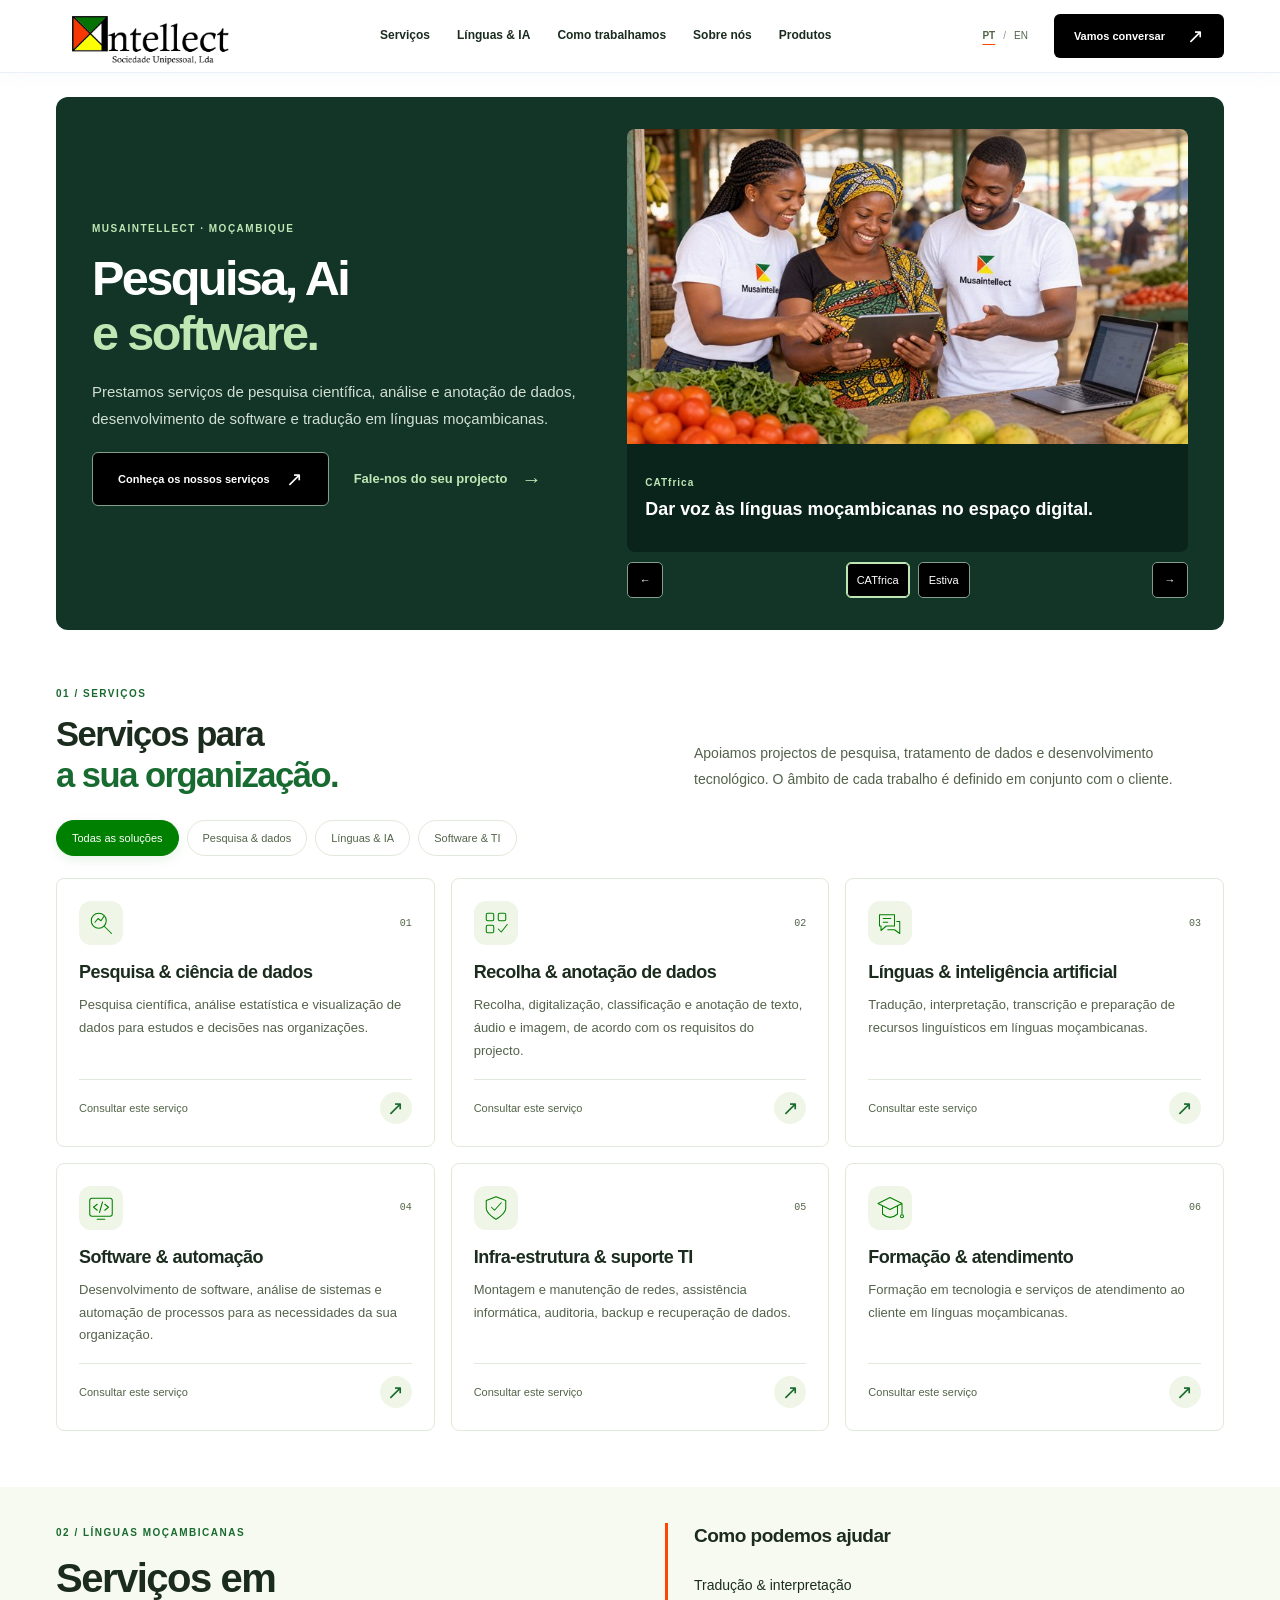
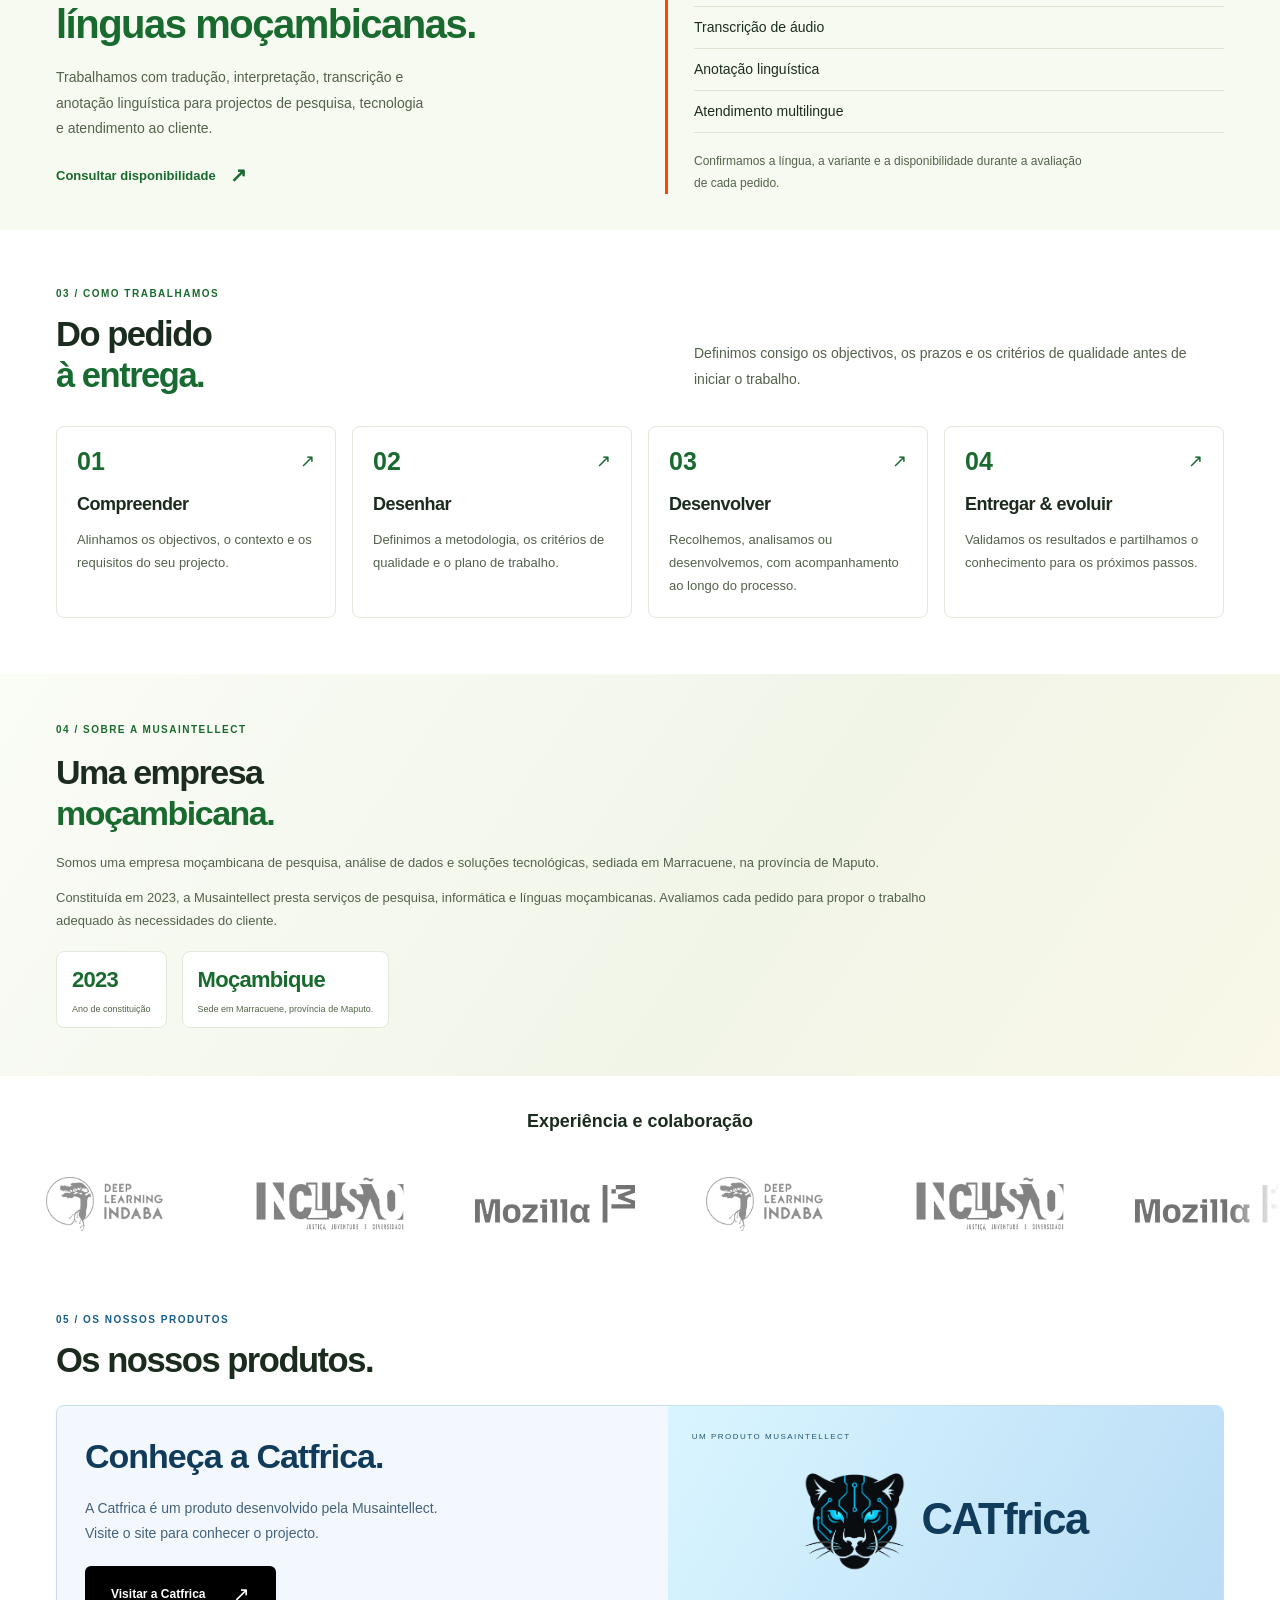
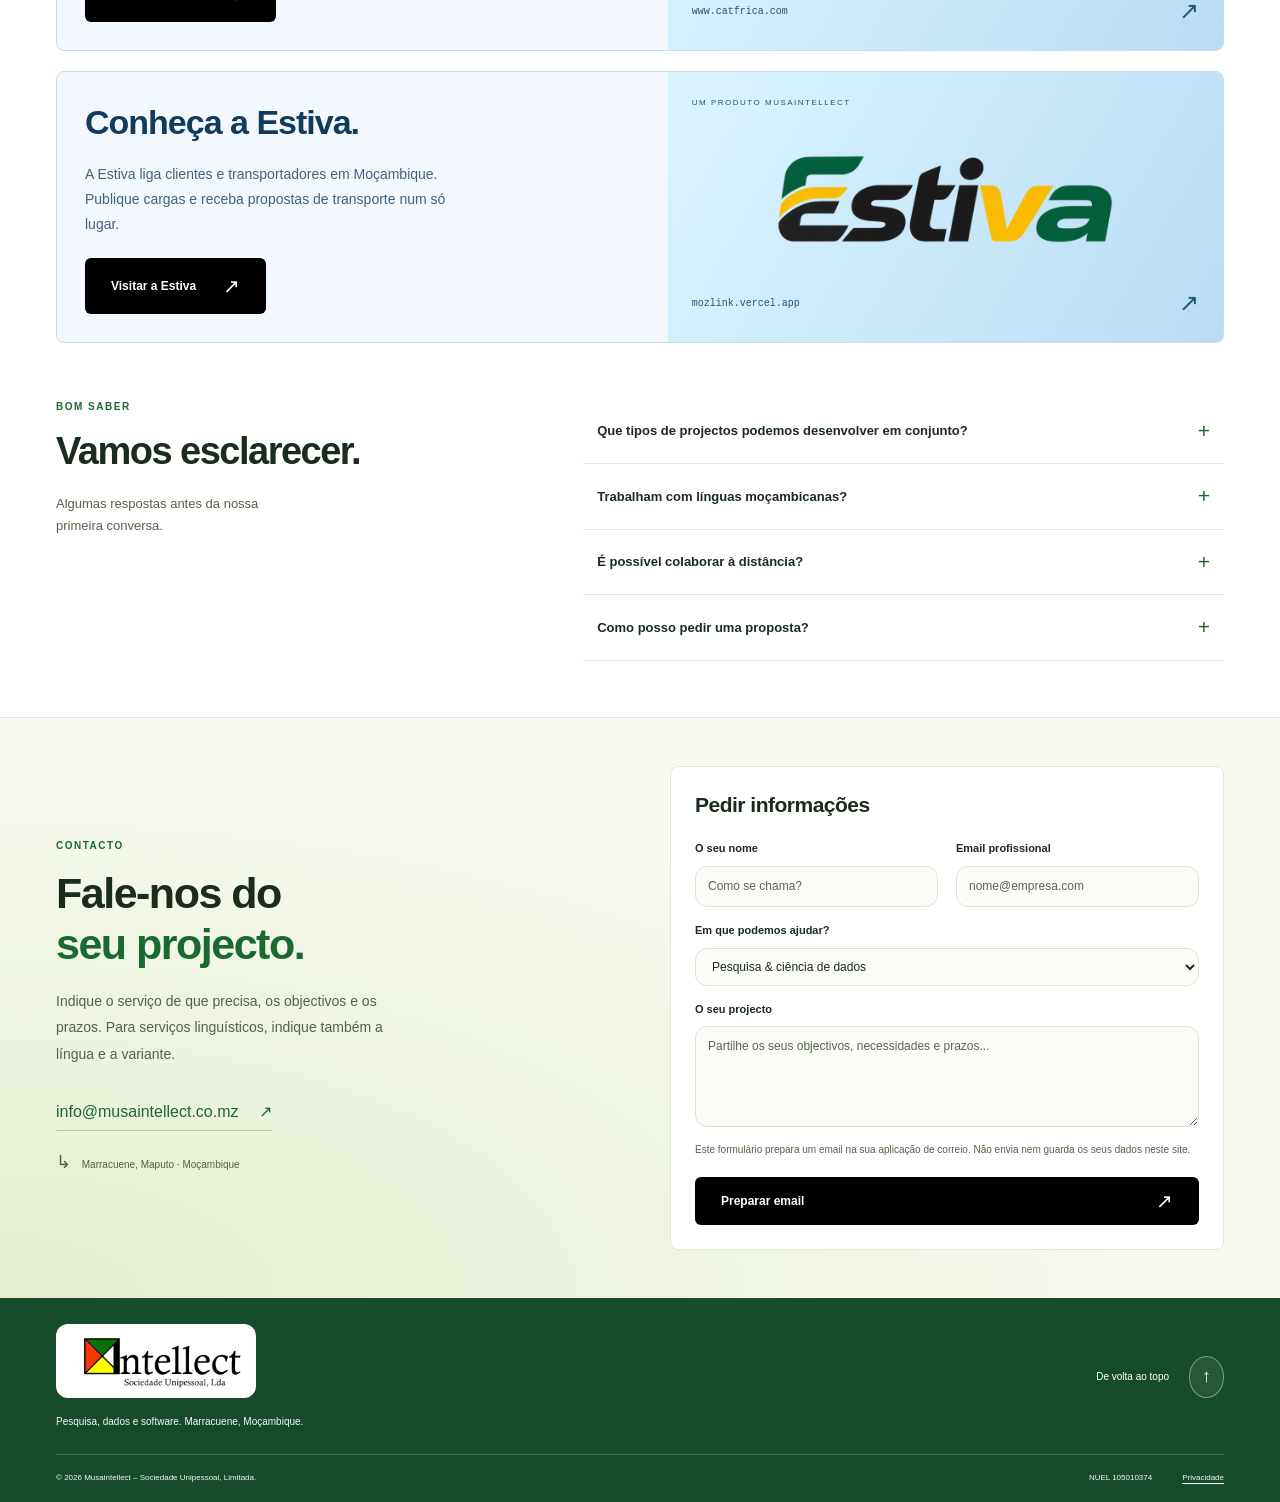
==== index.html @ 22c31029 "Move collaboration ribbon above products and show its title Display the existing bilingual heading a" ====
<!DOCTYPE html>
<html lang="pt-MZ" data-default-theme="chain" data-theme="chain" data-default-density="compact" data-density="compact">
<head>
  <meta charset="utf-8">
  <meta name="viewport" content="width=device-width, initial-scale=1">
  <meta name="theme-color" content="#ffffff">
  <meta name="description" content="Musaintellect: pesquisa, ciência de dados, anotação, línguas moçambicanas e desenvolvimento de software. De Moçambique para o mundo.">
  <meta property="og:title" content="Musaintellect — Pesquisa, dados e software.">
  <meta property="og:description" content="Pesquisa, análise de dados e desenvolvimento de software em Moçambique.">
  <meta property="og:type" content="website">
  <title>Musaintellect — Pesquisa, dados e software.</title>
  <link rel="icon" type="image/svg+xml" href="./assets/favicon.svg">
  <link rel="stylesheet" href="./styles.css">
  <link rel="stylesheet" href="./chain-theme.css">
  <script src="./script.js" defer></script>
</head>
<body>
  <a class="skip-link" href="#main" data-i18n="skip">Saltar para o conteúdo</a>
  <header class="site-header">
    <div class="container header-inner">
      <a class="brand" href="#home" aria-label="Musaintellect">
        <img class="brand-logo" src="./assets/logo.png" width="1000" height="357" alt="Musaintellect" decoding="async">
      </a>
      <nav class="main-nav" id="main-nav" aria-label="Navegação principal" data-i18n-aria-label="navLabel">
        <a href="#services" data-i18n="navServices">Serviços</a>
        <a href="#languages" data-i18n="navLanguages">Línguas &amp; IA</a>
        <a href="#approach" data-i18n="navApproach">Como trabalhamos</a>
        <a href="#about" data-i18n="navAbout">Sobre nós</a>
        <a href="#products" data-i18n="navProducts">Produtos</a>
        <a class="mobile-contact" href="#contact" data-i18n="navContact">Vamos conversar ↗</a>
      </nav>
      <div class="header-actions">
        <div class="language-switch" role="group" aria-label="Idioma / Language">
          <button type="button" data-language="pt" aria-pressed="true" lang="pt" aria-label="Português">PT</button>
          <span aria-hidden="true">/</span>
          <button type="button" data-language="en" aria-pressed="false" lang="en" aria-label="English">EN</button>
        </div>
        <a class="button button-small header-contact" href="#contact"><span data-i18n="navContact">Vamos conversar</span><span aria-hidden="true">↗</span></a>
        <button class="menu-toggle" type="button" aria-expanded="false" aria-controls="main-nav" aria-label="Abrir menu" data-i18n-aria-label="menuOpen"><span></span><span></span></button>
      </div>
    </div>
  </header>

  <main id="main">
    <section class="hero container" id="home" aria-labelledby="hero-title">
      <div class="hero-copy">
        <p class="eyebrow" data-i18n="heroEyebrow">MUSAINTELLECT · MOÇAMBIQUE</p>
        <h1 id="hero-title"><span data-i18n="heroLine1">Pesquisa, Ai</span><br><span class="serif-accent" data-i18n="heroLine2">e software.</span></h1>
        <p class="hero-description" data-i18n="heroDescription">Prestamos serviços de pesquisa científica, análise e anotação de dados, desenvolvimento de software e tradução em línguas moçambicanas.</p>
        <div class="hero-actions">
          <a class="button" href="#services"><span data-i18n="heroCta">Conheça os nossos serviços</span><span aria-hidden="true">↗</span></a>
          <a class="text-link" href="#contact"><span data-i18n="heroSecondary">Fale-nos do seu projecto</span><span aria-hidden="true">→</span></a>
        </div>
      </div>
      <section class="hero-carousel" aria-label="Produtos em destaque" data-i18n-aria-label="carouselLabel">
        <div class="hero-slides" id="hero-slides" aria-live="polite" aria-atomic="true">
          <figure class="hero-slide" aria-label="CATfrica · 1 de 2" data-i18n-aria-label="carouselCatfricaSlide">
            <img class="hero-photo" src="./assets/community-market.jpg" srcset="./assets/community-market-small.jpg 768w, ./assets/community-market.jpg 1280w" sizes="(max-width: 720px) calc(100vw - 80px), (max-width: 1150px) 45vw, 600px" width="1280" height="720" alt="Ilustração de programadores com camisolas da Musaintellect a ajudar uma comerciante de capulana e lenço a usar um tablet no mercado." data-i18n-alt="heroImageAlt" fetchpriority="high" decoding="async">
            <figcaption><a class="hero-slide-link" href="#catfrica-product"><span>CATfrica</span><strong data-i18n="carouselCatfricaCaption">Dar voz às línguas moçambicanas no espaço digital.</strong></a></figcaption>
          </figure>
          <figure class="hero-slide" aria-label="Estiva · 2 de 2" data-i18n-aria-label="carouselEstivaSlide" hidden>
            <img class="hero-photo" src="./assets/estiva-transport.webp" srcset="./assets/estiva-transport-small.webp 720w, ./assets/estiva-transport.webp 1280w" sizes="(max-width: 720px) calc(100vw - 80px), (max-width: 1150px) 45vw, 600px" width="1280" height="853" alt="Uma cliente e um motorista a trocar documentos junto de um camião num porto em Moçambique." data-i18n-alt="estivaImageAlt" decoding="async">
            <figcaption><a class="hero-slide-link" href="#estiva-product"><span class="hero-slide-brand"><img class="carousel-brand-mark" src="./assets/estiva-mark.png" width="144" height="121" alt="" aria-hidden="true" decoding="async">Estiva</span><strong data-i18n="carouselEstivaCaption">Transporte carga em Moçambique com confiança</strong></a></figcaption>
          </figure>
        </div>
        <div class="carousel-controls" hidden>
          <button class="carousel-previous" type="button" aria-controls="hero-slides" aria-label="Produto anterior" data-i18n-aria-label="carouselPrevious"><span aria-hidden="true">←</span></button>
          <div class="carousel-choices" role="group" aria-label="Escolher produto" data-i18n-aria-label="carouselChoose">
            <button type="button" data-carousel-slide="0" aria-controls="hero-slides" aria-pressed="true">CATfrica</button>
            <button type="button" data-carousel-slide="1" aria-controls="hero-slides" aria-pressed="false">Estiva</button>
          </div>
          <button class="carousel-next" type="button" aria-controls="hero-slides" aria-label="Produto seguinte" data-i18n-aria-label="carouselNext"><span aria-hidden="true">→</span></button>
        </div>
      </section>
    </section>

    <section class="section container" id="services" aria-labelledby="services-title">
      <div class="section-heading">
        <div><p class="eyebrow" data-i18n="servicesEyebrow">01 / SERVIÇOS</p><h2 id="services-title"><span data-i18n="servicesTitle1">Serviços para</span><br><span class="muted" data-i18n="servicesTitle2">a sua organização.</span></h2></div>
        <p class="section-intro" data-i18n="servicesIntro">Apoiamos projectos de pesquisa, tratamento de dados e desenvolvimento tecnológico. O âmbito de cada trabalho é definido em conjunto com o cliente.</p>
      </div>
      <div class="service-filters" role="group" aria-label="Filtrar serviços" data-i18n-aria-label="filterLabel" hidden>
        <button type="button" class="filter active" data-filter="all" aria-pressed="true" data-i18n="filterAll">Todas as soluções</button>
        <button type="button" class="filter" data-filter="data" aria-pressed="false" data-i18n="filterData">Pesquisa &amp; dados</button>
        <button type="button" class="filter" data-filter="language" aria-pressed="false" data-i18n="filterLanguage">Línguas &amp; IA</button>
        <button type="button" class="filter" data-filter="tech" aria-pressed="false" data-i18n="filterTech">Software &amp; TI</button>
      </div>
      <div class="service-grid">
        <a class="service-card" href="#contact" data-category="data">
          <div class="card-top"><svg viewBox="0 0 40 40" aria-hidden="true"><circle cx="17" cy="17" r="10"/><path d="m24 24 10 10M12 19l4-5 4 3 4-6"/></svg><span>01</span></div>
          <h3 data-i18n="service1Title">Pesquisa &amp; ciência de dados</h3><p data-i18n="service1Body">Pesquisa científica, análise estatística e visualização de dados para estudos e decisões nas organizações.</p>
          <div class="card-bottom"><span data-i18n="serviceCta">Consultar este serviço</span><span class="card-arrow" aria-hidden="true">↗</span></div>
        </a>
        <a class="service-card" href="#contact" data-category="data">
          <div class="card-top"><svg viewBox="0 0 40 40" aria-hidden="true"><rect x="7" y="7" width="10" height="10" rx="2"/><rect x="23" y="7" width="10" height="10" rx="2"/><rect x="7" y="23" width="10" height="10" rx="2"/><path d="m23 28 4 4 8-10"/></svg><span>02</span></div>
          <h3 data-i18n="service2Title">Recolha &amp; anotação de dados</h3><p data-i18n="service2Body">Recolha, digitalização, classificação e anotação de texto, áudio e imagem, de acordo com os requisitos do projecto.</p>
          <div class="card-bottom"><span data-i18n="serviceCta">Consultar este serviço</span><span class="card-arrow" aria-hidden="true">↗</span></div>
        </a>
        <a class="service-card" href="#contact" data-category="language">
          <div class="card-top"><svg viewBox="0 0 40 40" aria-hidden="true"><path d="M6 9h20v15H15l-7 6v-6H6zM17 29h9l7 5V18h-4M11 14h10M11 19h6"/></svg><span>03</span></div>
          <h3 data-i18n="service3Title">Línguas &amp; inteligência artificial</h3><p data-i18n="service3Body">Tradução, interpretação, transcrição e preparação de recursos linguísticos em línguas moçambicanas.</p>
          <div class="card-bottom"><span data-i18n="serviceCta">Consultar este serviço</span><span class="card-arrow" aria-hidden="true">↗</span></div>
        </a>
        <a class="service-card" href="#contact" data-category="tech">
          <div class="card-top"><svg viewBox="0 0 40 40" aria-hidden="true"><rect x="5" y="7" width="30" height="24" rx="3"/><path d="m15 15-5 4 5 4m10-8 5 4-5 4m-3-11-4 14M15 35h10"/></svg><span>04</span></div>
          <h3 data-i18n="service4Title">Software &amp; automação</h3><p data-i18n="service4Body">Desenvolvimento de software, análise de sistemas e automação de processos para as necessidades da sua organização.</p>
          <div class="card-bottom"><span data-i18n="serviceCta">Consultar este serviço</span><span class="card-arrow" aria-hidden="true">↗</span></div>
        </a>
        <a class="service-card" href="#contact" data-category="tech">
          <div class="card-top"><svg viewBox="0 0 40 40" aria-hidden="true"><path d="m20 5 13 5v10c0 8-13 15-13 15S7 28 7 20V10z"/><path d="m14 19 4 4 9-10"/></svg><span>05</span></div>
          <h3 data-i18n="service5Title">Infra-estrutura &amp; suporte TI</h3><p data-i18n="service5Body">Montagem e manutenção de redes, assistência informática, auditoria, backup e recuperação de dados.</p>
          <div class="card-bottom"><span data-i18n="serviceCta">Consultar este serviço</span><span class="card-arrow" aria-hidden="true">↗</span></div>
        </a>
        <a class="service-card" href="#contact" data-category="language">
          <div class="card-top"><svg viewBox="0 0 40 40" aria-hidden="true"><path d="m4 14 16-8 16 8-16 8zM10 18v10q10 9 20 0V18M36 15v13"/><circle cx="36" cy="31" r="2"/></svg><span>06</span></div>
          <h3 data-i18n="service6Title">Formação &amp; atendimento</h3><p data-i18n="service6Body">Formação em tecnologia e serviços de atendimento ao cliente em línguas moçambicanas.</p>
          <div class="card-bottom"><span data-i18n="serviceCta">Consultar este serviço</span><span class="card-arrow" aria-hidden="true">↗</span></div>
        </a>
      </div>
      <p class="filter-status sr-only" aria-live="polite"></p>
    </section>

    <section class="language-section" id="languages" aria-labelledby="languages-title">
      <div class="container language-layout">
        <div class="language-copy"><p class="eyebrow" data-i18n="languagesEyebrow">02 / LÍNGUAS MOÇAMBICANAS</p><h2 id="languages-title"><span data-i18n="languagesTitle1">Serviços em</span><br><span class="serif-accent" data-i18n="languagesTitle2">línguas moçambicanas.</span></h2>
          <p data-i18n="languagesBody">Trabalhamos com tradução, interpretação, transcrição e anotação linguística para projectos de pesquisa, tecnologia e atendimento ao cliente.</p>
          <a class="text-link light-link" href="#contact"><span data-i18n="languagesCta">Consultar disponibilidade</span><span aria-hidden="true">↗</span></a>
        </div>
        <aside class="language-details" aria-labelledby="language-details-title">
          <h3 id="language-details-title" data-i18n="languageDetailsTitle">Como podemos ajudar</h3>
          <ul><li data-i18n="languageValue1">Tradução &amp; interpretação</li><li data-i18n="languageValue2">Transcrição de áudio</li><li data-i18n="languageValue3">Anotação linguística</li><li data-i18n="languageValue4">Atendimento multilingue</li></ul>
          <p data-i18n="languageAvailability">Confirmamos a língua, a variante e a disponibilidade durante a avaliação de cada pedido.</p>
        </aside>
      </div>
    </section>

    <section class="section container" id="approach" aria-labelledby="approach-title">
      <div class="section-heading"><div><p class="eyebrow" data-i18n="approachEyebrow">03 / COMO TRABALHAMOS</p><h2 id="approach-title"><span data-i18n="approachTitle1">Do pedido</span><br><span class="muted" data-i18n="approachTitle2">à entrega.</span></h2></div><p class="section-intro" data-i18n="approachIntro">Definimos consigo os objectivos, os prazos e os critérios de qualidade antes de iniciar o trabalho.</p></div>
      <div class="process-grid">
        <article class="process-step"><div class="step-number">01<span aria-hidden="true">↗</span></div><h3 data-i18n="step1Title">Compreender</h3><p data-i18n="step1Body">Alinhamos os objectivos, o contexto e os requisitos do seu projecto.</p></article>
        <article class="process-step"><div class="step-number">02<span aria-hidden="true">↗</span></div><h3 data-i18n="step2Title">Desenhar</h3><p data-i18n="step2Body">Definimos a metodologia, os critérios de qualidade e o plano de trabalho.</p></article>
        <article class="process-step"><div class="step-number">03<span aria-hidden="true">↗</span></div><h3 data-i18n="step3Title">Desenvolver</h3><p data-i18n="step3Body">Recolhemos, analisamos ou desenvolvemos, com acompanhamento ao longo do processo.</p></article>
        <article class="process-step"><div class="step-number">04<span aria-hidden="true">↗</span></div><h3 data-i18n="step4Title">Entregar &amp; evoluir</h3><p data-i18n="step4Body">Validamos os resultados e partilhamos o conhecimento para os próximos passos.</p></article>
      </div>
    </section>

    <section class="about-section" id="about" aria-labelledby="about-title">
      <div class="container about-layout">
        <div class="about-copy"><p class="eyebrow" data-i18n="aboutEyebrow">04 / SOBRE A MUSAINTELLECT</p><h2 id="about-title"><span data-i18n="aboutTitle1">Uma empresa</span><br><span class="serif-accent" data-i18n="aboutTitle2">moçambicana.</span></h2><p data-i18n="aboutBody1">Somos uma empresa moçambicana de pesquisa, análise de dados e soluções tecnológicas, sediada em Marracuene, na província de Maputo.</p><p data-i18n="aboutBody2">Constituída em 2023, a Musaintellect presta serviços de pesquisa, informática e línguas moçambicanas. Avaliamos cada pedido para propor o trabalho adequado às necessidades do cliente.</p><div class="about-facts"><div><strong>2023</strong><span data-i18n="aboutFact1">Ano de constituição</span></div><div><strong data-i18n="aboutFact2Value">Moçambique</strong><span data-i18n="aboutFact2">Sede em Marracuene, província de Maputo.</span></div></div></div>
      </div>
    </section>

    <section class="portfolio" aria-labelledby="portfolio-title">
      <div class="portfolio-heading">
        <h2 id="portfolio-title" data-i18n="portfolioTitle">Experiência e colaboração</h2>
        <button class="portfolio-toggle" type="button" aria-controls="portfolio-track" data-i18n="portfolioPause" hidden>Pausar movimento</button>
      </div>
      <div class="portfolio-window">
        <div class="portfolio-track" id="portfolio-track">
          <ul class="portfolio-group">
            <li><a class="portfolio-logo" href="https://deeplearningindaba.com/" target="_blank" rel="noopener noreferrer"><img src="./assets/partner-indaba.png" width="650" height="299" alt="Deep Learning Indaba Limited" decoding="async"></a></li>
            <li><a class="portfolio-logo" href="https://www.inclusaomoz.org/" target="_blank" rel="noopener noreferrer"><img src="./assets/partner-inclusao.png" width="3387" height="1237" alt="Associação INCLUSÃO" decoding="async"></a></li>
            <li><a class="portfolio-logo" href="https://www.mozilla.org/" target="_blank" rel="noopener noreferrer"><img src="./assets/partner-mozilla.svg" width="984" height="235" alt="Mozilla" decoding="async"></a></li>
          </ul>
        </div>
      </div>
    </section>

    <section class="section container product-section" id="products" aria-labelledby="products-title">
      <div class="section-heading"><div><p class="eyebrow" data-i18n="productEyebrow">05 / OS NOSSOS PRODUTOS</p><h2 id="products-title" data-i18n="productsTitle">Os nossos produtos.</h2></div></div>
      <div class="product-feature" id="catfrica-product">
        <div class="product-copy">
          <h3 id="catfrica-title" data-i18n="productTitle">Conheça a Catfrica.</h3>
          <p class="product-description" data-i18n="productDescription">A Catfrica é um produto desenvolvido pela Musaintellect. Visite o site para conhecer o projecto.</p>
          <a class="button" href="https://www.catfrica.com/" target="_blank" rel="noopener noreferrer"><span><span data-i18n="productCta">Visitar a Catfrica</span><span class="sr-only" data-i18n="newTab"> (abre num novo separador)</span></span><span aria-hidden="true">↗</span></a>
        </div>
        <div class="product-visual">
          <span class="product-visual-label" data-i18n="productLabel">UM PRODUTO MUSAINTELLECT</span>
          <div class="product-brand"><img class="product-logo" src="./assets/catfrica-logo.png" width="462" height="481" alt="CATfrica" loading="lazy" decoding="async"><strong aria-hidden="true">CATfrica</strong></div>
          <div class="product-visual-footer"><span>www.catfrica.com</span><span aria-hidden="true">↗</span></div>
        </div>
      </div>
      <div class="product-feature" id="estiva-product">
        <div class="product-copy">
          <h3 id="estiva-title" data-i18n="estivaTitle">Conheça a Estiva.</h3>
          <p class="product-description" data-i18n="estivaDescription">A Estiva liga clientes e transportadores em Moçambique. Publique cargas e receba propostas de transporte num só lugar.</p>
          <a class="button" href="https://mozlink.vercel.app/" target="_blank" rel="noopener noreferrer"><span><span data-i18n="estivaCta">Visitar a Estiva</span><span class="sr-only" data-i18n="newTab"> (abre num novo separador)</span></span><span aria-hidden="true">↗</span></a>
        </div>
        <div class="product-visual">
          <span class="product-visual-label" data-i18n="productLabel">UM PRODUTO MUSAINTELLECT</span>
          <div class="product-brand"><img class="product-logo product-logo-wordmark" src="./assets/estiva-logo.png" width="800" height="216" alt="Estiva" loading="lazy" decoding="async"></div>
          <div class="product-visual-footer"><span>mozlink.vercel.app</span><span aria-hidden="true">↗</span></div>
        </div>
      </div>
    </section>

    <section class="section container faq-section" aria-labelledby="faq-title">
      <div><p class="eyebrow" data-i18n="faqEyebrow">BOM SABER</p><h2 id="faq-title" data-i18n="faqTitle">Vamos esclarecer.</h2><p class="faq-intro" data-i18n="faqIntro">Algumas respostas antes da nossa primeira conversa.</p></div>
      <div class="faq-list">
        <details><summary><span data-i18n="faq1Question">Que tipos de projectos podemos desenvolver em conjunto?</span><span class="faq-plus" aria-hidden="true">+</span></summary><p data-i18n="faq1Answer">Podemos colaborar em pesquisa científica, análise de dados, recolha e anotação, serviços linguísticos, desenvolvimento de software, automação, infra-estrutura TI e formação. Partilhe o seu desafio para definirmos o âmbito adequado.</p></details>
        <details><summary><span data-i18n="faq2Question">Trabalham com línguas moçambicanas?</span><span class="faq-plus" aria-hidden="true">+</span></summary><p data-i18n="faq2Answer">Os serviços linguísticos fazem parte da nossa actividade: tradução, interpretação, transcrição e atendimento. A disponibilidade para uma língua específica, a variante e o volume de trabalho são confirmados na avaliação de cada projecto.</p></details>
        <details><summary><span data-i18n="faq3Question">É possível colaborar à distância?</span><span class="faq-plus" aria-hidden="true">+</span></summary><p data-i18n="faq3Answer">Sim. Conforme a natureza do projecto, podemos organizar a colaboração à distância. Actividades presenciais, recolha no terreno e requisitos de infra-estrutura são acordados durante a definição do trabalho.</p></details>
        <details><summary><span data-i18n="faq4Question">Como posso pedir uma proposta?</span><span class="faq-plus" aria-hidden="true">+</span></summary><p data-i18n="faq4Answer">Escreva para info@musaintellect.co.mz ou prepare um email no formulário abaixo. Indique o objectivo, o tipo de serviço, os prazos e, se aplicável, as línguas e o volume de dados. Não inclua dados confidenciais no primeiro contacto.</p></details>
      </div>
    </section>

    <section class="contact-section" id="contact" aria-labelledby="contact-title">
      <div class="container contact-layout">
        <div class="contact-copy"><p class="eyebrow" data-i18n="contactEyebrow">CONTACTO</p><h2 id="contact-title"><span data-i18n="contactTitle1">Fale-nos do</span><br><span class="serif-accent" data-i18n="contactTitle2">seu projecto.</span></h2><p data-i18n="contactBody">Indique o serviço de que precisa, os objectivos e os prazos. Para serviços linguísticos, indique também a língua e a variante.</p><a class="contact-email" href="mailto:info@musaintellect.co.mz">info@musaintellect.co.mz <span aria-hidden="true">↗</span></a><p class="contact-location"><span aria-hidden="true">↳</span> <span data-i18n="contactLocation">Marracuene, Maputo · Moçambique</span></p></div>
        <form class="contact-form" action="mailto:info@musaintellect.co.mz" method="get">
          <h3 data-i18n="formTitle">Pedir informações</h3>
          <div class="form-row"><div class="field"><label for="name" data-i18n="formName">O seu nome</label><input id="name" name="name" type="text" autocomplete="name" maxlength="120" required placeholder="Como se chama?" data-i18n-placeholder="namePlaceholder"></div><div class="field"><label for="email" data-i18n="formEmail">Email profissional</label><input id="email" name="email" type="email" autocomplete="email" maxlength="254" required placeholder="nome@empresa.com" data-i18n-placeholder="emailPlaceholder"></div></div>
          <div class="field"><label for="service" data-i18n="formService">Em que podemos ajudar?</label><select id="service" name="service"><option value="research" data-i18n="service1Title">Pesquisa &amp; ciência de dados</option><option value="annotation" data-i18n="service2Title">Recolha &amp; anotação de dados</option><option value="languages" data-i18n="service3Title">Línguas &amp; inteligência artificial</option><option value="software" data-i18n="service4Title">Software &amp; automação</option><option value="it" data-i18n="service5Title">Infra-estrutura &amp; suporte TI</option><option value="training" data-i18n="service6Title">Formação &amp; atendimento</option><option value="other" data-i18n="formOther">Outro / Vamos explorar</option></select></div>
          <div class="field"><label for="message" data-i18n="formMessage">O seu projecto</label><textarea id="message" name="message" rows="4" maxlength="3000" required placeholder="Partilhe os seus objectivos, necessidades e prazos..." data-i18n-placeholder="messagePlaceholder"></textarea></div>
          <p class="form-note" data-i18n="formNote">Este formulário prepara um email na sua aplicação de correio. Não envia nem guarda os seus dados neste site.</p>
          <button class="button form-submit" type="submit"><span data-i18n="formSubmit">Preparar email</span><span aria-hidden="true">↗</span></button>
          <p id="form-status" role="status" class="form-status"></p>
          <noscript><p>Envie o seu pedido directamente para <a href="mailto:info@musaintellect.co.mz">info@musaintellect.co.mz</a>.</p></noscript>
        </form>
      </div>
    </section>
  </main>

  <footer class="site-footer">
    <div class="container footer-main"><div><a class="brand footer-brand" href="#home" aria-label="Musaintellect"><img class="brand-logo" src="./assets/logo.png" width="1000" height="357" alt="Musaintellect" decoding="async"></a><p data-i18n="footerTagline">Pesquisa, dados e software. Marracuene, Moçambique.</p></div><a href="#home" class="back-top" aria-label="De volta ao topo" data-i18n-aria-label="backTop"><span data-i18n="backTop">De volta ao topo</span><span aria-hidden="true">↑</span></a></div>
    <div class="container footer-bottom"><span>© <span id="year">2026</span> Musaintellect – Sociedade Unipessoal, Limitada.</span><div><span>NUEL 105010374</span><button type="button" class="privacy-button" data-i18n="privacyLink" hidden>Privacidade</button></div></div>
  </footer>
  <dialog id="privacy-dialog" aria-labelledby="privacy-title"><div class="dialog-inner"><button type="button" class="dialog-close" aria-label="Fechar" data-i18n-aria-label="closeDialog">×</button><p class="eyebrow">MUSAINTELLECT</p><h2 id="privacy-title" data-i18n="privacyTitle">A sua privacidade.</h2><p data-i18n="privacyBody1">Este site estático não utiliza cookies, ferramentas de análise, fontes externas ou formulários com armazenamento num servidor. As suas preferências de idioma e visual podem ser guardadas apenas no armazenamento local do seu navegador.</p><p data-i18n="privacyBody2">O formulário de contacto abre a sua aplicação de email. Os dados só são enviados se decidir enviar esse email, através do seu fornecedor de correio. Para questões sobre o tratamento de correspondência, contacte info@musaintellect.co.mz.</p><p data-i18n="privacyBody3">O fornecedor de alojamento pode processar dados técnicos de acesso, como o endereço IP, de acordo com a sua própria política de privacidade.</p></div></dialog>
</body>
</html>
---- styles.css ----
@charset "UTF-8";

:root {
  --paper: #f7f7f2;
  --ink: #202b23;
  --muted: #73796e;
  --orange: #e96638;
  --orange-dark: #b83e19;
  --line: #dedfd5;
  --forest: #192e24;
  --white: #fff;
  --sans: "Segoe UI", "Helvetica Neue", Arial, sans-serif;
}

* { box-sizing: border-box; }
html { scroll-behavior: smooth; scroll-padding-top: 105px; }
body { margin: 0; background: var(--paper); color: var(--ink); font-family: var(--sans); font-size: 15px; line-height: 1.65; -webkit-font-smoothing: antialiased; }
body:has(dialog[open]) { overflow: hidden; }
::selection { background: #f6ba97; color: var(--ink); }
a { color: inherit; text-decoration: none; }
button, input, select, textarea { font: inherit; }
button, a, input, select, textarea, summary { -webkit-tap-highlight-color: transparent; }
button, summary { cursor: pointer; }
button { color: inherit; }
button:disabled { cursor: default; }
svg { display: block; }
button, input, select, textarea { border-radius: 0; }
button { background: none; }
a:focus-visible, button:focus-visible, summary:focus-visible { outline: 3px solid var(--orange-dark); outline-offset: 5px; }
input:focus-visible, select:focus-visible, textarea:focus-visible { outline: 2px solid var(--orange-dark); outline-offset: 3px; }
[hidden] { display: none !important; }
.container { width: min(1280px, calc(100% - 112px)); margin-inline: auto; }
.section { padding-block: 108px; }
.eyebrow { display: flex; align-items: center; gap: 9px; margin: 0 0 25px; color: var(--orange-dark); font-size: 10px; font-weight: 650; letter-spacing: 1.7px; line-height: 1.6; }
h1, h2, h3, p { margin-top: 0; }
h1, h2, h3 { font-weight: 550; }
h2 { font-size: clamp(32px, 3.2vw, 46px); line-height: 1.18; letter-spacing: -1.8px; margin-bottom: 0; }
h3 { font-size: 21px; line-height: 1.35; letter-spacing: -.5px; }
.serif-accent { font-family: Georgia, "Times New Roman", serif; font-weight: 400; font-style: italic; color: var(--orange-dark); letter-spacing: -2px; }
.muted { color: var(--muted); }
.orange { color: var(--orange); }
.button { display: inline-flex; align-items: center; justify-content: center; gap: 27px; padding: 17px 23px; border: 1px solid #000; background: #000; color: #fff; font-size: 12px; font-weight: 650; line-height: 1.5; transition: background .2s, transform .2s; }
.button:hover { background: #222; border-color: #222; transform: translateY(-2px); }
.button > span:last-child:not(:first-child) { font-size: 20px; font-weight: 400; line-height: 1; }
.button-small { padding: 11px 16px; font-size: 11px; gap: 22px; }
.text-link { display: inline-flex; align-items: center; gap: 14px; font-size: 12px; font-weight: 600; }
.text-link:hover { color: var(--orange-dark); }
.text-link > span:last-child { font-size: 20px; transition: transform .2s; }
.text-link:hover > span:last-child { transform: translate(3px, -2px); }
.status-dot, .tiny-dot { display: inline-block; flex: 0 0 auto; width: 6px; height: 6px; border-radius: 50%; background: var(--orange); }
.sr-only { position: absolute; width: 1px; height: 1px; padding: 0; margin: -1px; overflow: hidden; clip: rect(0, 0, 0, 0); white-space: nowrap; border: 0; }
.skip-link { position: fixed; top: -80px; left: 20px; z-index: 20; background: var(--ink); color: white; padding: 12px 20px; }
.skip-link:focus { top: 12px; }

.site-header { position: sticky; top: 0; z-index: 10; background: rgb(247 247 242 / 97%); border-bottom: 1px solid var(--line); }
.header-inner { height: 90px; display: flex; justify-content: space-between; align-items: center; gap: 28px; }
.brand { display: inline-flex; align-items: center; gap: 10px; font-size: 25px; font-weight: 700; letter-spacing: -1px; line-height: 1; white-space: nowrap; }
.brand-logo { display: block; width: 220px; height: auto; }
.main-nav { display: flex; gap: 27px; }
.main-nav a { font-size: 11px; font-weight: 500; position: relative; }
.main-nav a::after { content: ""; position: absolute; width: 0; height: 1px; background: var(--orange); left: 0; bottom: -6px; transition: width .2s; }
.main-nav a:hover::after { width: 100%; }
.header-actions { display: flex; align-items: center; gap: 23px; }
.language-switch { display: flex; align-items: center; gap: 5px; font-size: 10px; }
.language-switch span { color: #94988b; }
.language-switch button { font-size: 10px; border: 0; padding: 8px 3px; color: #626c5c; }
.language-switch button[aria-pressed="true"] { color: var(--ink); font-weight: 750; text-decoration: underline; text-underline-offset: 5px; text-decoration-color: var(--orange); }
.menu-toggle { display: none; width: 36px; height: 38px; border: 1px solid var(--line); padding: 9px 7px; }
.menu-toggle span { display: block; height: 1px; background: var(--ink); margin: 5px 0; transition: transform .2s; }
.main-nav .mobile-contact { display: none; }

.hero { position: relative; display: grid; grid-template-columns: minmax(0, .95fr) minmax(0, 1.05fr); align-items: center; min-height: 0; padding: 36px; margin-block: 24px 0; gap: 32px; border-radius: 12px; background: #123528; color: #fff; }
.hero-copy { position: relative; z-index: 1; max-width: 820px; }
.hero-photo { display: block; width: 100%; height: auto; border-radius: 8px; }
.hero-carousel { min-width: 0; }
.hero-slide { margin: 0; border-radius: 8px; overflow: hidden; background: #0b241b; }
.hero-slide .hero-photo { aspect-ratio: 16 / 9; object-fit: cover; object-position: center 40%; border-radius: 0; }
.hero-slide figcaption { display: flex; align-items: center; min-height: 108px; padding: 14px 18px; }
.hero-slide-link { display: block; color: #fff; }
.hero-slide-link > span { display: block; margin-bottom: 5px; color: #bee7b4; font-size: 10px; font-weight: 700; letter-spacing: 1px; }
.hero-slide-link > .hero-slide-brand { display: flex; align-items: center; gap: 6px; }
.carousel-brand-mark { display: block; width: 18px; height: 18px; padding: 1px; border-radius: 2px; background: #fff; object-fit: contain; }
.hero-slide-link strong { display: block; font-size: clamp(16px, 1.4vw, 20px); line-height: 1.4; }
.carousel-controls { display: flex; align-items: center; gap: 8px; margin-top: 10px; }
.carousel-choices { display: flex; flex: 1; justify-content: center; gap: 8px; }
.carousel-controls button { min-width: 36px; min-height: 36px; padding: 6px 10px; border: 1px solid #819f8a; border-radius: 5px; background: #000; color: #fff; font-size: 11px; }
.carousel-controls button:hover { background: #222; }
.carousel-controls button[aria-pressed="true"] { border-color: #bee7b4; box-shadow: inset 0 0 0 1px #bee7b4; }
.carousel-controls button:focus-visible { outline-color: #bee7b4; outline-offset: 3px; }
.hero .eyebrow, .hero h1 .serif-accent, .hero .text-link { color: #bee7b4; }
.hero .button, .hero .button:hover { border-color: #819f8a; }
.hero a:focus-visible { outline-color: #bee7b4; }
.hero .eyebrow { font-size: 9px; letter-spacing: 1.5px; margin-bottom: 25px; }
.hero h1 { font-size: clamp(42px, 4.65vw, 67px); line-height: 1.08; letter-spacing: -3.2px; margin: 0 0 27px; font-weight: 550; }
.hero h1 .serif-accent { font-size: .99em; letter-spacing: -3.3px; white-space: nowrap; }
.hero-description { max-width: 385px; font-size: 14px; color: #d2dfd3; line-height: 1.9; margin-bottom: 29px; }
.hero-actions { display: flex; align-items: center; gap: 25px; flex-wrap: wrap; }
.hero-actions .button { font-size: 11px; padding: 16px 19px; gap: 16px; }
.hero-actions .text-link { font-size: 11px; }
.portfolio { position: relative; margin-top: 24px; background: #fff; }
.portfolio-heading { position: relative; display: flex; align-items: center; justify-content: center; min-height: 44px; margin-bottom: 8px; padding-inline: 64px; text-align: center; }
.portfolio .portfolio-heading h2 { margin: 0; font-size: clamp(16px, 1.4vw, 20px); line-height: 1.4; letter-spacing: 0; }
.portfolio-toggle { position: absolute; z-index: 1; top: 0; right: 10px; display: grid; place-items: center; width: 44px; min-height: 44px; padding: 0; border: 1px solid #d5dad6; border-radius: 50%; background: #fff; color: #4b5563; font-size: 0; opacity: 0; box-shadow: 0 0 12px 8px #fff; transition: opacity .2s ease; }
.portfolio-toggle::before { content: ""; width: 10px; height: 12px; border-inline: 3px solid currentColor; }
.portfolio.is-paused .portfolio-toggle::before { width: 0; height: 0; border: 6px solid transparent; border-right: 0; border-left: 9px solid currentColor; }
.portfolio:hover .portfolio-toggle, .portfolio:focus-within .portfolio-toggle { opacity: 1; }
.portfolio-window { overflow: hidden; mask-image: linear-gradient(to right, transparent, #000 4%, #000 96%, transparent); }
.portfolio-track { display: flex; }
.portfolio-group { display: grid; flex: 0 0 100%; grid-template-columns: repeat(3, minmax(0, 1fr)); align-items: center; gap: 16px; min-width: 0; margin: 0; padding: 12px 0; list-style: none; }
.portfolio-group[aria-hidden="true"] { display: none; }
.portfolio-logo { display: flex; align-items: center; justify-content: center; min-height: 80px; padding: 10px 8px; border-radius: 5px; }
.portfolio-logo img { width: 100%; max-width: 160px; height: 54px; object-fit: contain; filter: grayscale(1); opacity: .55; transition: filter .2s ease, opacity .2s ease; }
.portfolio-logo:hover img, .portfolio-logo:focus-visible img { filter: grayscale(0); opacity: 1; }
.portfolio-logo:focus-visible { outline-offset: -4px; }
@keyframes portfolio-scroll { to { transform: translateX(-100%); } }
@media screen and (prefers-reduced-motion: no-preference) {
  .portfolio.is-ready .portfolio-group { flex-basis: 50%; min-width: 660px; animation: portfolio-scroll 34s linear infinite; }
  .portfolio.is-ready .portfolio-group[aria-hidden="true"] { display: grid; }
  .portfolio:hover .portfolio-group, .portfolio.is-paused .portfolio-group { animation-play-state: paused; }
  .portfolio.is-ready .portfolio-window:focus-within .portfolio-group { flex-basis: 100%; min-width: 0; animation: none; }
  .portfolio.is-ready .portfolio-window:focus-within .portfolio-group[aria-hidden="true"] { display: none; }
}
@media (hover: none) {
  .portfolio-toggle { opacity: 1; }
}
@media print, (prefers-reduced-motion: reduce) {
  .portfolio-toggle { display: none; }
}
.hero-note { display: flex; align-items: center; gap: 9px; font-size: 10px; color: #626f59; margin-top: 37px; }
.mini-cross { color: #626f56; font-size: 20px; line-height: 1; }
.hero-art { position: relative; width: 112%; margin-left: -5%; }
.globe { width: 100%; height: auto; }
.art-corner { position: absolute; top: 7%; right: 3%; color: #7f8777; font: 8px monospace; letter-spacing: 1.7px; }
.art-corner::before { content: "+"; color: var(--orange); margin-right: 10px; }
.floating-label { position: absolute; display: flex; align-items: center; gap: 12px; background: rgb(255 255 251 / 94%); padding: 15px 19px; box-shadow: 0 8px 36px #223a2010; border: 1px solid #e6e8df; border-radius: 4px; }
.label-top { top: 18%; left: -1%; }
.label-bottom { bottom: 17%; right: -1%; }
.label-kicker { display: block; font-size: 7px; letter-spacing: 1.2px; color: #626f59; margin-bottom: 3px; }
.floating-label strong { display: block; font-size: 12px; font-weight: 550; }
.label-icon { font-size: 35px; line-height: 1; color: var(--orange); }
.tiny-dot { width: 5px; height: 5px; background: #6b8552; margin-left: 6px; }
.soundwave { display: flex; align-items: center; height: 28px; gap: 3px; padding: 0 4px; }
.soundwave i { display: block; background: var(--orange); width: 2px; height: 11px; }
.soundwave i:nth-child(2n) { height: 21px; }.soundwave i:nth-child(3n) { height: 29px; }
.art-coordinate { position: absolute; bottom: 2%; left: 22%; font: 8px monospace; color: #6c7566; letter-spacing: .8px; }
.art-coordinate span { color: var(--orange); font-size: 6px; margin: 0 5px 0 15px; }
.expertise-strip { background: var(--forest); color: #e8ebdf; }
.expertise-inner { display: flex; justify-content: space-between; align-items: center; gap: 20px; min-height: 84px; font-size: 12px; }
.expertise-inner .strip-heading { font-size: 8px; line-height: 1.8; letter-spacing: 1.7px; color: #acb7a3; max-width: 130px; }
.expertise-inner b { font-size: 22px; color: #f0895a; font-weight: 400; }

.section-heading { display: flex; align-items: flex-end; justify-content: space-between; gap: 60px; margin-bottom: 43px; }
.section-intro { max-width: 325px; color: #697160; font-size: 13px; line-height: 1.9; margin-bottom: 3px; }
.service-filters { display: flex; gap: 9px; margin-bottom: 30px; flex-wrap: wrap; }
.filter { border: 1px solid var(--line); padding: 9px 17px; font-size: 10px; border-radius: 2px; transition: color .2s, background .2s; }
.filter:hover { border-color: var(--ink); }
.filter.active { background: var(--ink); border-color: var(--ink); color: var(--paper); }
.service-grid { display: grid; grid-template-columns: repeat(3, 1fr); gap: 17px; }
.service-card { display: flex; flex-direction: column; padding: 28px; border: 1px solid var(--line); background: #fafaf6; transition: border-color .2s, background .2s, transform .2s; }
.service-card:hover { border-color: #afbaa2; background: #f0f1e8; transform: translateY(-4px); }
.card-top { display: flex; align-items: center; justify-content: space-between; margin-bottom: 29px; }
.card-top svg { width: 36px; height: 36px; stroke: #667858; fill: none; stroke-width: 1.4; stroke-linecap: round; stroke-linejoin: round; }
.card-top > span { font: 9px monospace; color: #626f59; }
.service-card h3 { margin-bottom: 13px; font-size: 19px; }
.service-card p { color: #626f59; font-size: 12px; line-height: 1.9; margin-bottom: 25px; }
.card-bottom { display: flex; align-items: center; justify-content: space-between; gap: 10px; border-top: 1px solid var(--line); padding-top: 18px; margin-top: auto; }
.card-bottom > span:first-child { color: #606d57; font-size: 7px; font-weight: 600; letter-spacing: 1px; }
.card-arrow { font-size: 22px; line-height: 1; color: #58664f; transition: transform .2s; }
.service-card:hover .card-arrow { transform: translate(2px, -2px); color: var(--orange-dark); }

.language-section { background: var(--forest); color: #eef0e5; padding-block: 48px; overflow: hidden; }
.language-layout { display: grid; grid-template-columns: 1fr 1fr; gap: 90px; align-items: center; }
.language-section .eyebrow { color: #ef9b73; }
.language-copy h2 { font-size: clamp(38px, 3.6vw, 52px); margin-bottom: 25px; line-height: 1.15; }
.language-copy .serif-accent { color: #f09a72; }
.language-copy > p:not(.eyebrow) { color: #b8c2b1; max-width: 375px; font-size: 13px; line-height: 1.95; margin-bottom: 26px; }
.light-link { color: #ecb393; }
.light-link:hover { color: #fff; }
.language-details { padding-left: 26px; border-left: 3px solid #e96638; }
.language-details h3 { font-size: 19px; margin-bottom: 16px; }
.language-details ul { list-style: none; padding: 0; margin: 0 0 18px; }
.language-details li { padding-block: 9px; border-bottom: 1px solid #ffffff30; font-size: 14px; }
.language-details p { max-width: 400px; margin-bottom: 0; font-size: 12px; line-height: 1.8; }
.voice-visual { position: relative; padding: 21px 25px; background: #1e3529; border: 1px solid #42513c; border-radius: 4px; }
.voice-header { display: flex; align-items: center; gap: 9px; font: 7px var(--sans); letter-spacing: 1.3px; color: #bfccaf; }
.voice-header > span:last-child { margin-left: auto; font-size: 17px; color: #ef9b73; }
.voice-orbit { width: 250px; height: 250px; border: 1px solid #687c4d52; border-radius: 50%; position: relative; display: grid; place-items: center; margin: 30px auto 15px; }
.voice-orbit::before { content: ""; width: 190px; height: 190px; border: 1px dashed #8ca47047; border-radius: 50%; position: absolute; transform: rotate(20deg); }
.voice-orbit-inner { width: 116px; height: 116px; background: radial-gradient(circle, #687b434a, #8b9b5010); border: 1px solid #77915a66; border-radius: 50%; display: grid; place-items: center; box-shadow: 0 0 60px #a5a96f0b; }
.voice-orbit-inner > span { font-size: 63px; font-family: Georgia, serif; margin-bottom: 12px; }
.orbit-word { position: absolute; padding: 8px 18px; border: 1px solid #6c7d565e; border-radius: 3px; background: #294031; font-size: 15px; }
.word-one { top: 18px; left: -8px; transform: rotate(-8deg); }.word-two { right: -8px; bottom: 32px; transform: rotate(7deg); }
.orbit-point { position: absolute; background: #d3b171; width: 5px; height: 5px; border-radius: 50%; }
.point-one { top: 9px; right: 66px; }.point-two { left: 35px; bottom: 32px; }.point-three { top: 103px; right: -2px; background: var(--orange); }
.voice-waveform { display: flex; align-items: center; justify-content: center; gap: 5px; height: 43px; margin-bottom: 22px; }
.voice-waveform i { display: block; width: 3px; height: 8px; background: #a6b27c; border-radius: 2px; }
.voice-waveform i:nth-child(3n) { height: 26px; background: #cfb07e; }
.voice-waveform i:nth-child(4n) { height: 17px; }
.voice-waveform i:nth-child(7n) { height: 39px; background: #e59162; }
.voice-waveform i:nth-child(5n) { height: 32px; }
.voice-footer { display: flex; align-items: center; justify-content: space-between; border-top: 1px solid #43513d; padding-top: 18px; font-size: 9px; color: #c4cfb4; }
.voice-footer > span:nth-child(even) { color: #7c8f6e; }
.visual-caption { margin: 14px 0 0; font-size: 8px; text-align: center; color: #aebca4; }
.language-values { display: flex; align-items: center; justify-content: space-between; gap: 25px; padding-block: 25px; border-top: 1px solid #3c4c39; margin-top: 65px; font-size: 10px; color: #c4cfb6; }
.language-values span::before { content: "↗"; color: #e99b72; margin-right: 12px; font-size: 14px; }
.process-grid { display: grid; grid-template-columns: repeat(4, 1fr); gap: 32px; margin-top: 60px; }
.step-number { display: flex; align-items: center; justify-content: space-between; border-top: 1px solid #cbd0c0; padding-top: 18px; font-family: Georgia, serif; font-size: 30px; color: #7c896d; margin-bottom: 31px; }
.step-number span { font: 18px var(--sans); color: #87927a; }
.process-step h3 { font-size: 18px; margin-bottom: 13px; }
.process-step p { font-size: 12px; line-height: 1.9; color: #626f59; margin-bottom: 0; }

.about-section { background: #eeefe6; padding-block: 80px; border-block: 1px solid #e4e6d9; }
.about-layout { display: grid; grid-template-columns: minmax(0, 1fr); gap: 0; align-items: center; }
.about-copy { max-width: 900px; }
.about-art { position: relative; overflow: hidden; min-height: 390px; padding: 25px; background-color: #dfe3d1; background-image: linear-gradient(#74865c0d 1px, transparent 1px), linear-gradient(90deg, #74865c0d 1px, transparent 1px); background-size: 28px 28px; border-radius: 3px; display: flex; flex-direction: column; justify-content: space-between; }
.about-art-label { position: relative; z-index: 1; font-size: 8px; letter-spacing: 1.6px; color: #536348; }
.abstract-mark { position: absolute; inset: 12% 0 0; display: flex; align-items: center; justify-content: center; gap: 12px; transform: rotate(-28deg); }
.abstract-mark span { display: block; width: 39px; height: 150px; background: #586c44; border-radius: 40px; box-shadow: 8px 13px 15px #3e4e2512; }
.abstract-mark span:nth-child(2) { height: 220px; background: #6c8054; }
.abstract-mark span:nth-child(3) { height: 150px; background: #e77e4d; transform: translateY(28px); }
.abstract-mark span:nth-child(4) { height: 220px; background: #7e9065; }
.abstract-mark span:nth-child(5) { height: 150px; background: #97a57b; }
.about-art-bottom { display: flex; justify-content: space-between; font: 9px monospace; letter-spacing: 2px; color: #536348; z-index: 1; }
.about-copy h2 { font-size: clamp(30px, 2.8vw, 41px); margin-bottom: 25px; }
.about-copy h2 .serif-accent { letter-spacing: -1px; }
.about-copy > p:not(.eyebrow) { font-size: 12px; color: #5e6b52; line-height: 1.95; margin-bottom: 14px; }
.about-facts { display: flex; gap: 40px; margin-top: 27px; padding-top: 24px; border-top: 1px solid #cfd4c1; }
.about-facts strong { display: block; font-size: 22px; font-weight: 500; letter-spacing: -.7px; }
.about-facts span { display: block; font-size: 9px; color: #5e6b52; margin-top: 4px; }
.product-section { padding-bottom: 0; }
.product-feature { display: grid; grid-template-columns: minmax(0, 1.1fr) minmax(0, 1fr); border: 1px solid #c9deed; background: #f3f8ff; }
.product-feature + .product-feature { margin-top: 20px; }
.product-copy { padding: 45px; }
.product-copy h3 { margin: 0; color: #103b5b; font-size: clamp(28px, 2.7vw, 34px); letter-spacing: -1px; }
.product-section .eyebrow { color: #175d87; }
.product-section a:focus-visible { outline-color: #175d87; }
.product-description { max-width: 380px; margin: 22px 0 28px; color: #43627b; font-size: 13px; line-height: 1.9; }
.product-visual { display: flex; flex-direction: column; justify-content: space-between; padding: 30px; background: linear-gradient(120deg, #d9f5ff, #b9dcf5); border-left: 1px solid #c9deed; }
.product-visual-label { color: #235778; font-size: 8px; letter-spacing: 1.5px; }
.product-brand { display: flex; align-items: center; justify-content: center; gap: 16px; margin-block: 24px; }
.product-logo { display: block; width: clamp(80px, 8vw, 112px); height: auto; flex-shrink: 0; }
.product-logo.product-logo-wordmark { width: min(100%, 340px); flex-shrink: 1; }
.product-brand strong { color: #103b5b; font-size: clamp(28px, 3.4vw, 48px); font-weight: 750; letter-spacing: -1.5px; line-height: 1; }
.product-visual-footer { display: flex; justify-content: space-between; align-items: center; color: #235778; font: 10px monospace; }
.product-visual-footer > span:last-child { font-size: 24px; }
.faq-section { display: grid; grid-template-columns: .8fr 1.2fr; gap: 100px; }
.faq-section h2 { font-size: 38px; }
.faq-intro { font-size: 12px; color: #626f59; margin: 20px 0 0; max-width: 220px; }
.faq-list { border-top: 1px solid var(--line); }
details { border-bottom: 1px solid var(--line); }
summary { display: flex; justify-content: space-between; align-items: center; gap: 25px; padding: 21px 0; list-style: none; font-size: 12px; font-weight: 550; }
summary::-webkit-details-marker { display: none; }
.faq-plus { font-size: 21px; font-weight: 300; color: #718060; transition: transform .2s; }
details[open] .faq-plus { transform: rotate(45deg); }
details p { font-size: 12px; color: #707968; line-height: 1.95; margin-bottom: 23px; padding-right: 25px; }

.contact-section { padding-block: 85px; background: #eceee1; border-top: 1px solid #dfe3d1; }
.contact-layout { display: grid; grid-template-columns: 1fr 1fr; gap: 100px; align-items: center; }
.contact-copy h2 { font-size: clamp(39px, 3.8vw, 54px); margin-bottom: 24px; }
.contact-copy > p:not(.eyebrow):not(.contact-location) { max-width: 330px; font-size: 13px; color: #5e6b52; line-height: 1.9; }
.contact-email { display: inline-flex; align-items: center; gap: 20px; font-size: 16px; font-weight: 500; border-bottom: 1px solid #9fa98f; padding-bottom: 5px; margin-top: 17px; }
.contact-email:hover { color: var(--orange-dark); border-color: var(--orange-dark); }
.contact-email span { color: #637651; }
.contact-location { font-size: 10px; color: #5e6b52; margin: 17px 0 0; }
.contact-location > span:first-child { margin-right: 8px; font-size: 18px; }
.contact-form { padding: 32px; background: #f7f8f0; border: 1px solid #dfe3d2; border-radius: 3px; }
.contact-form h3 { font-size: 19px; margin-bottom: 26px; }
.form-row { display: grid; grid-template-columns: 1fr 1fr; gap: 18px; }
.field { display: flex; flex-direction: column; margin-bottom: 20px; min-width: 0; }
label { font-size: 10px; font-weight: 550; margin-bottom: 8px; }
input, select, textarea { width: 100%; border: 1px solid #d5dac7; background: #f9faf5; color: var(--ink); padding: 12px; font-size: 11px; }
input::placeholder, textarea::placeholder { color: #626f59; opacity: 1; }
select { padding-right: 27px; text-overflow: ellipsis; }
textarea { resize: vertical; min-height: 95px; }
.form-note { font-size: 9px; color: #626f59; line-height: 1.8; margin-bottom: 18px; }
.form-submit { width: 100%; justify-content: space-between; padding: 13px 18px; }
.form-status { font-size: 11px; line-height: 1.8; margin: 12px 0 0; }
.form-status:empty { display: none; }
.site-footer { padding-block: 47px 23px; background: var(--forest); color: #e1e6d9; }
.footer-main { display: flex; align-items: center; justify-content: space-between; gap: 30px; padding-bottom: 40px; }
.footer-brand { background: var(--paper); padding: 2px 8px 7px; border-radius: 2px; }
.footer-main p { color: #a9b69e; font-size: 10px; margin: 16px 0 0; }
.back-top { display: flex; gap: 20px; align-items: center; font-size: 10px; }
.back-top > span:last-child { border: 1px solid #526147; padding: 5px 12px; font-size: 18px; color: #edac83; }
.back-top:hover { color: #edac83; }
.footer-bottom { border-top: 1px solid #3b4e36; padding-top: 22px; display: flex; justify-content: space-between; gap: 20px; font-size: 8px; color: #afbaa4; }
.footer-bottom > div { display: flex; gap: 30px; align-items: center; }
.privacy-button { color: #b6c2ab; border: 0; font-size: 8px; padding: 0; text-decoration: underline; text-underline-offset: 3px; }
dialog { padding: 0; border: 1px solid var(--line); width: min(600px, calc(100% - 40px)); max-height: 85dvh; background: var(--paper); color: var(--ink); }
dialog::backdrop { background: #122719b3; backdrop-filter: blur(4px); }
.dialog-inner { padding: 45px; position: relative; }
.dialog-inner h2 { font-size: 32px; margin-bottom: 24px; }
.dialog-inner > p:not(.eyebrow) { font-size: 13px; color: #616d57; line-height: 1.9; }
.dialog-close { position: absolute; right: 15px; top: 8px; border: 0; font-size: 27px; padding: 0 8px; }

@media (min-width: 1550px) {
  .hero { padding-block: 64px; }
  .hero h1 { font-size: 72px; }
}
@media (max-width: 1150px) {
  .container { width: calc(100% - 72px); }
  .main-nav { gap: 20px; }
  .header-inner { gap: 20px; }
  .header-actions { gap: 15px; }
  .brand { font-size: 23px; gap: 7px; }
  .header-contact { gap: 12px; }
  .hero { min-height: 0; }
  .hero h1 { font-size: 5vw; }
  .hero-actions { gap: 17px; }
  .hero-actions .text-link { font-size: 10px; }
  .hero-art { margin-left: -2%; width: 106%; }
  .floating-label { padding: 11px 13px; gap: 8px; }
  .label-top { left: 0; top: 13%; }
  .label-bottom { right: -2%; bottom: 12%; }
  .floating-label strong { font-size: 10px; }
  .label-kicker { font-size: 6px; }
  .art-coordinate { bottom: 0; left: 15%; font-size: 7px; }
  .service-card { padding: 22px; }
  .language-layout, .about-layout { gap: 55px; }
  .contact-layout { gap: 60px; }
  .faq-section { gap: 55px; }
}
@media (max-width: 960px) {
  .header-inner { height: 78px; }
  .header-contact { display: none; }
  .section { padding-block: 80px; }
  .hero { min-height: 0; padding-block: 40px; }
  .hero .eyebrow { font-size: 8px; letter-spacing: 1px; }
  .hero h1 { font-size: 5.1vw; letter-spacing: -2px; }
  .hero h1 .serif-accent { letter-spacing: -2px; }
  .hero-description { font-size: 12px; max-width: 300px; }
  .hero-actions { align-items: flex-start; flex-direction: column; gap: 16px; }
  .hero-note { margin-top: 25px; font-size: 9px; }
  .hero-art { width: 108%; }
  .label-bottom { bottom: 8%; }
  .expertise-inner { font-size: 10px; gap: 13px; }
  .expertise-inner .strip-heading { max-width: 110px; font-size: 7px; }
  .section-heading { gap: 35px; }
  .section-intro { font-size: 12px; max-width: 270px; }
  h2 { font-size: 34px; }
  .service-card h3 { font-size: 17px; }
  .service-card { padding: 22px 18px; }
  .service-card p { font-size: 11px; }
  .card-bottom > span:first-child { font-size: 6px; }
  .language-layout { gap: 35px; }
  .voice-visual { padding: 20px 18px; }
  .voice-orbit { width: 210px; height: 210px; }
  .voice-orbit::before { width: 160px; height: 160px; }
  .voice-waveform { gap: 4px; }
  .voice-header { font-size: 6px; letter-spacing: 1px; }
  .language-copy h2 { font-size: 39px; }
  .language-values { font-size: 9px; gap: 15px; }
  .language-values span::before { margin-right: 7px; }
  .process-grid { gap: 23px; }
  .process-step h3 { font-size: 16px; }
  .process-step p { font-size: 11px; }
  .about-layout { gap: 40px; }
  .about-art { min-height: 390px; padding: 20px; }
  .about-art-label { font-size: 7px; letter-spacing: 1px; }
  .abstract-mark { gap: 9px; }
  .abstract-mark span { width: 32px; }
  .about-copy h2 { font-size: 30px; }
  .about-facts { gap: 25px; }
  .about-facts strong { font-size: 19px; }
  .contact-layout { gap: 35px; }
  .contact-form { padding: 25px; }
  .form-row { grid-template-columns: 1fr; gap: 0; }
  .contact-copy h2 { font-size: 43px; }
}
@media (max-width: 720px) {
  .container { width: calc(100% - 40px); }
  html { scroll-padding-top: 85px; }
  .header-inner { height: 72px; }
  .brand { font-size: 23px; }
  .brand-logo { width: 174px; }
  .header-actions { gap: 15px; }
  .main-nav { gap: 12px; flex-wrap: wrap; }
  .main-nav a { font-size: 10px; }
  .menu-toggle.is-ready { display: block; }
  .site-header:has(.menu-toggle.is-ready) .main-nav { display: none; position: absolute; top: 72px; left: 0; right: 0; background: var(--paper); padding: 20px; border-bottom: 1px solid var(--line); box-shadow: 0 14px 20px #182f1710; }
  .site-header:has(.menu-toggle.is-ready) .main-nav.is-open { display: flex; flex-direction: column; gap: 0; }
  .main-nav.is-open a { padding: 12px 8px; font-size: 14px; }
  .main-nav.is-open a::after { display: none; }
  .main-nav.is-open .mobile-contact { display: block; color: var(--orange-dark); }
  .menu-toggle[aria-expanded="true"] span:first-child { transform: translateY(3px) rotate(45deg); }
  .menu-toggle[aria-expanded="true"] span:last-child { transform: translateY(-3px) rotate(-45deg); }
  .hero { grid-template-columns: minmax(0, 1fr); padding: 24px 20px; gap: 24px; }
  .hero-slide figcaption { min-height: 120px; }
  .hero h1 { font-size: clamp(39px, 8.3vw, 59px); letter-spacing: -2.4px; }
  .hero h1 .serif-accent { letter-spacing: -2.3px; }
  .hero .eyebrow { font-size: 7px; letter-spacing: 1.1px; }
  .hero-description { font-size: 13px; max-width: 370px; }
  .hero-actions { flex-direction: row; align-items: center; gap: 19px; }
  .hero-actions .text-link { font-size: 10px; }
  .hero-note { margin-top: 23px; }
  .hero-art { width: min(100%, 500px); margin: -10px auto 0; }
  .art-corner { top: 3%; right: 1%; font-size: 6px; }
  .label-top { top: 15%; left: 0; }
  .label-bottom { right: 0; bottom: 13%; }
  .art-coordinate { bottom: 0; left: 20%; font-size: 6px; }
  .floating-label strong { font-size: 11px; }
  .expertise-inner { padding-block: 21px; min-height: auto; justify-content: center; flex-wrap: wrap; column-gap: 16px; row-gap: 10px; }
  .expertise-inner .strip-heading { flex-basis: 100%; max-width: none; text-align: center; margin-bottom: 5px; }
  .expertise-inner b { font-size: 16px; }
  .expertise-inner b:nth-of-type(2) { display: none; }
  .expertise-inner > span:not(.strip-heading) { font-size: 10px; }
  .section { padding-block: 65px; }
  .section-heading { flex-direction: column; align-items: flex-start; gap: 22px; margin-bottom: 30px; }
  h2 { font-size: 35px; letter-spacing: -1.3px; }
  .eyebrow { font-size: 8px; letter-spacing: 1.5px; margin-bottom: 19px; }
  .section-intro { max-width: 370px; font-size: 12px; }
  .service-filters { gap: 7px; margin-bottom: 23px; }
  .filter { font-size: 9px; padding: 9px 12px; }
  .service-grid { grid-template-columns: repeat(2, 1fr); gap: 12px; }
  .service-card { padding: 22px 17px; }
  .card-top { margin-bottom: 22px; }
  .service-card h3 { font-size: 18px; }
  .card-bottom { padding-top: 13px; gap: 5px; }
  .card-bottom > span:first-child { font-size: 6px; letter-spacing: .7px; }
  .language-section { padding-top: 60px; }
  .language-layout { grid-template-columns: 1fr; gap: 40px; }
  .language-copy h2 { font-size: 45px; }
  .language-copy > p:not(.eyebrow) { max-width: 410px; font-size: 12px; }
  .voice-visual { width: min(100%, 420px); margin-inline: auto; padding: 22px 25px; }
  .voice-header { font-size: 7px; }
  .voice-orbit { width: 240px; height: 240px; }
  .voice-orbit::before { width: 180px; height: 180px; }
  .language-values { margin-top: 40px; display: grid; grid-template-columns: 1fr 1fr; gap: 16px; font-size: 9px; }
  .process-grid { grid-template-columns: repeat(2, 1fr); gap: 35px 25px; margin-top: 35px; }
  .step-number { margin-bottom: 20px; }
  .process-step h3 { font-size: 18px; }
  .process-step p { font-size: 12px; }
  .about-section { padding-block: 60px; }
  .about-layout { grid-template-columns: 1fr; gap: 38px; }
  .about-art { min-height: 320px; }
  .about-art-label { font-size: 8px; letter-spacing: 1.5px; }
  .abstract-mark { gap: 12px; }
  .abstract-mark span { width: 38px; height: 130px; }
  .abstract-mark span:nth-child(2), .abstract-mark span:nth-child(4) { height: 195px; }
  .about-copy h2 { font-size: 35px; }
  .about-facts { gap: 40px; }
  .about-facts strong { font-size: 23px; }
  .product-feature { grid-template-columns: 1fr; }
  .product-copy { padding: 28px; }
  .product-visual { min-height: 230px; padding: 25px; border-left: 0; border-top: 1px solid var(--line); }
  .faq-section { grid-template-columns: 1fr; gap: 30px; }
  .faq-section h2 { font-size: 35px; }
  .faq-intro { max-width: none; margin-top: 15px; }
  .contact-section { padding-block: 60px; }
  .contact-layout { grid-template-columns: 1fr; gap: 35px; }
  .contact-copy h2 { font-size: 47px; }
  .contact-copy > p:not(.eyebrow):not(.contact-location) { max-width: 370px; }
  .contact-email { font-size: 17px; }
  .form-row { grid-template-columns: 1fr 1fr; gap: 15px; }
  .contact-form { padding: 25px; }
  input, select, textarea { font-size: 16px; }
  .form-note { font-size: 10px; }
  .footer-main { align-items: flex-start; padding-bottom: 30px; }
  .footer-main p { max-width: 220px; line-height: 1.8; }
  .back-top > span:first-child { display: none; }
  .footer-bottom { flex-direction: column; gap: 12px; font-size: 8px; }
  .footer-bottom > div { justify-content: space-between; }
  .dialog-inner { padding: 35px 25px 20px; }
}
@media (max-width: 390px) {
  .container { width: calc(100% - 32px); }
  .header-inner { gap: 12px; }
  .brand { font-size: 21px; gap: 6px; }
  .header-actions { gap: 10px; }
  .hero h1 { font-size: 9.1vw; letter-spacing: -1.8px; }
  .hero h1 .serif-accent { letter-spacing: -1.9px; }
  .hero-actions { gap: 15px; }
  .hero-actions .button { font-size: 10px; }
  .hero-actions .text-link { font-size: 10px; }
  .service-grid { grid-template-columns: 1fr; }
  .service-card { padding: 25px; }
  .service-card p { font-size: 12px; }
  .card-bottom > span:first-child { font-size: 7px; }
  .form-row { grid-template-columns: 1fr; gap: 0; }
  .contact-form { padding: 20px; }
  .contact-email { font-size: 15px; gap: 12px; }
  .art-coordinate { left: 12%; }
  .floating-label { padding: 9px; }
  .label-kicker { font-size: 5px; }
  .floating-label strong { font-size: 9px; }
  .voice-visual { padding-inline: 16px; }
}
@media (prefers-reduced-motion: reduce) {
  html { scroll-behavior: auto; }
  *, *::before, *::after { transition: none !important; animation: none !important; }
}
@media print {
  .site-header, .hero-art, .hero-carousel, .hero-photo, .voice-visual, .about-art, .service-filters, .contact-form, .back-top, .privacy-button { display: none !important; }
  body, .hero, .language-section, .contact-section, .about-section, .site-footer { background: white; color: black; }
  .hero .eyebrow, .hero h1 .serif-accent, .hero .text-link, .hero-description { color: #333; }
  .container { width: 100%; }
  .hero, .language-layout, .about-layout, .contact-layout { display: block; min-height: 0; }
  .hero, .section, .language-section, .about-section, .contact-section, .site-footer { padding-block: 25px; }
  .service-card, .process-step { break-inside: avoid; }
  .service-card[hidden] { display: flex !important; }
  details > p { display: block; }
  .language-copy > p:not(.eyebrow), .footer-main p, .footer-bottom { color: #333; }
  .expertise-strip { display: none; }
}
---- chain-theme.css ----
@charset "UTF-8";

html[data-theme="chain"] {
  --paper: #fff;
  --ink: #1b2c1e;
  --muted: #176b30;
  --orange: #ff4500;
  --orange-dark: #a63d13;
  --line: #e1e9da;
  --forest: #006537;
  --brand-green: #008000;
  --brand-yellow: #ffff00;
  --chain-gradient: linear-gradient(115deg, #006537, #008000);
}

html[data-theme="chain"] body { background: #fff; }
html[data-theme="chain"] ::selection { background: #c8eaff; color: #173a78; }
html[data-theme="chain"] h2 { font-weight: 750; letter-spacing: -1.5px; }
html[data-theme="chain"] h3 { font-weight: 700; }
html[data-theme="chain"] .serif-accent { font-family: var(--sans); font-style: normal; font-weight: 750; color: #2058b4; letter-spacing: -1.5px; }
html[data-theme="chain"] .eyebrow { color: #2456b7; font-weight: 700; letter-spacing: 1.5px; }
html[data-theme="chain"] .button { border-radius: 30px; background: var(--chain-gradient); color: #fff; border: 1px solid transparent; box-shadow: 0 7px 20px #265ac321; padding-inline: 25px; }
html[data-theme="chain"] .button:hover { background: linear-gradient(115deg, #2445b1, #146a92); box-shadow: 0 10px 24px #265ac333; transform: translateY(-3px); }
html[data-theme="chain"] .text-link { font-size: 13px; }
html[data-theme="chain"] .site-header { background: #fffffffa; border-color: #eaf0fa; box-shadow: 0 4px 20px #345d9b08; }
html[data-theme="chain"] .main-nav a { font-size: 12px; font-weight: 600; }
html[data-theme="chain"] .language-switch button { color: #53617b; }
html[data-theme="chain"] .menu-toggle { border-radius: 10px; }
html[data-theme="chain"] .header-contact { font-size: 11px; padding-inline: 19px; }

html[data-theme="chain"] .hero { isolation: isolate; min-height: 0; padding-block: 36px; gap: 32px; border: 0; }
html[data-theme="chain"] .hero::before,
html[data-theme="chain"] .hero::after { display: none; }
html[data-theme="chain"] .hero-copy { color: #fff; padding-bottom: 0; animation: none; }
html[data-theme="chain"] .hero .eyebrow { color: #bee7b4; font-size: 10px; }
html[data-theme="chain"] .hero .status-dot { background: #87e8fa; box-shadow: 0 0 0 4px #ffffff18; }
html[data-theme="chain"] .hero h1 { font-size: clamp(42px, 4.3vw, 63px); line-height: 1.12; font-weight: 780; letter-spacing: -2.6px; }
html[data-theme="chain"] .hero h1 .serif-accent { color: #bee7b4; font-weight: 780; font-size: 1em; letter-spacing: -2.6px; }
html[data-theme="chain"] .hero-description { color: #d2dfd3; font-size: 16px; line-height: 1.8; max-width: 700px; }
html[data-theme="chain"] .hero .button { background: #ff4500; color: #101810; box-shadow: none; }
html[data-theme="chain"] .hero .button:hover { background: #eaf7ff; }
html[data-theme="chain"] .hero .text-link { color: #bee7b4; }
html[data-theme="chain"] .hero-note { color: #f0f6ff; font-size: 11px; }
html[data-theme="chain"] .mini-cross { color: #b8edff; }
html[data-theme="chain"] .hero-art { width: 107%; margin-left: -3%; isolation: isolate; animation: chain-float 8s ease-in-out infinite; }
html[data-theme="chain"] .hero-art::before { content: ""; position: absolute; z-index: -1; inset: 9% -1% 10% 3%; background: #f1f5df; border-radius: 43% 57% 38% 62% / 50% 40% 60% 50%; }
html[data-theme="chain"] .globe { filter: drop-shadow(0 16px 22px #345abb14); }
html[data-theme="chain"] #sphere stop:nth-child(1) { stop-color: #3d7c3d; }
html[data-theme="chain"] #sphere stop:nth-child(2) { stop-color: #174b28; }
html[data-theme="chain"] #sphere stop:nth-child(3) { stop-color: #092d1b; }
html[data-theme="chain"] #land-dots circle { fill: #e5eead; }
html[data-theme="chain"] .orbital-rings { stroke: #bdcfa6; }
html[data-theme="chain"] .floating-label { border: 1px solid #e8edfb; border-radius: 14px; padding: 17px; box-shadow: 0 12px 40px #2c5cb71a; }
html[data-theme="chain"] .label-kicker { color: #526282; }
html[data-theme="chain"] .label-icon { color: #3771d5; }
html[data-theme="chain"] .soundwave i { background: #3473da; }
html[data-theme="chain"] .tiny-dot { background: #1a8695; }
html[data-theme="chain"] .art-coordinate { color: #526282; }
html[data-theme="chain"] .art-corner { color: #54698c; }
html[data-theme="chain"] .expertise-strip { background: #f1f6ff; border-bottom: 1px solid #e7eefb; color: #324c79; }
html[data-theme="chain"] .expertise-inner { min-height: 90px; font-size: 13px; }
html[data-theme="chain"] .expertise-inner .strip-heading { color: #526582; }
html[data-theme="chain"] .expertise-inner b { color: #4077da; }

html[data-theme="chain"] .section-heading { flex-direction: row; align-items: flex-end; text-align: left; gap: 36px; margin-bottom: 36px; }
html[data-theme="chain"] .section-heading .eyebrow { justify-content: flex-start; margin-bottom: 18px; }
html[data-theme="chain"] .section-heading h2 { font-size: clamp(32px, 3vw, 43px); }
html[data-theme="chain"] .section-intro { max-width: 530px; font-size: 14px; color: #586782; }
html[data-theme="chain"] .service-filters { justify-content: flex-start; margin-bottom: 36px; gap: 10px; }
html[data-theme="chain"] .filter { border-radius: 30px; font-size: 11px; padding: 10px 18px; color: #3b557e; }
html[data-theme="chain"] .filter.active { background: #2f61c8; border-color: #2f61c8; color: #fff; box-shadow: 0 5px 15px #3065ce22; }
html[data-theme="chain"] .service-grid { gap: 25px; }
html[data-theme="chain"] .service-card { position: relative; overflow: hidden; background: #fff; border: 1px solid #edf1fa; border-radius: 14px 48px 14px 14px; box-shadow: 0 8px 35px #2953aa0c; padding: 32px; transition: transform .25s, box-shadow .25s; }
html[data-theme="chain"] .service-card:hover { background: var(--chain-gradient); color: #fff; border-color: transparent; transform: translateY(-7px); box-shadow: 0 18px 38px #2953aa24; }
html[data-theme="chain"] .card-top { margin-bottom: 25px; }
html[data-theme="chain"] .card-top svg { stroke: #2d66ca; width: 56px; height: 56px; padding: 10px; background: #eff5ff; border-radius: 15px; }
html[data-theme="chain"] .card-top > span { color: #5a6e91; font-size: 10px; }
html[data-theme="chain"] .service-card h3 { font-size: 20px; }
html[data-theme="chain"] .service-card p { color: #586782; font-size: 13px; line-height: 1.9; }
html[data-theme="chain"] .card-bottom { border-color: #e3ebfa; }
html[data-theme="chain"] .card-bottom > span:first-child { color: #47648d; font-size: 11px; font-weight: 500; letter-spacing: 0; }
html[data-theme="chain"] .card-arrow { display: grid; place-items: center; width: 32px; height: 32px; border-radius: 50%; background: #eff5ff; color: #2b60c1; font-size: 20px; }
html[data-theme="chain"] .service-card:hover p,
html[data-theme="chain"] .service-card:hover .card-top > span,
html[data-theme="chain"] .service-card:hover .card-bottom > span:first-child { color: #fff; }
html[data-theme="chain"] .service-card:hover .card-top svg { background: #ffffff20; stroke: #fff; }
html[data-theme="chain"] .service-card:hover .card-bottom { border-color: #ffffff40; }
html[data-theme="chain"] .service-card:hover .card-arrow { color: #2456b7; background: #fff; }

html[data-theme="chain"] .language-section { background: #f7faf1; color: var(--ink); padding-block: 56px; border-radius: 0; }
html[data-theme="chain"] .language-details { color: #1b2c1e; border-color: #ff4500; }
html[data-theme="chain"] .language-details li { border-color: #dce5d2; }
html[data-theme="chain"] .language-details p { color: #53624a; }
html[data-theme="chain"] .language-section .eyebrow { color: #2456b7; }
html[data-theme="chain"] .language-copy .serif-accent { color: #2058b4; }
html[data-theme="chain"] .language-copy > p:not(.eyebrow) { color: #536480; font-size: 14px; }
html[data-theme="chain"] .light-link { color: #2456b7; }
html[data-theme="chain"] .light-link:hover { color: #153775; }
html[data-theme="chain"] .voice-visual { background: var(--chain-gradient); border: 0; border-radius: 35px 70px 35px 35px; color: #fff; padding: 30px; box-shadow: 0 20px 50px #3156cc26; }
html[data-theme="chain"] .voice-header { color: #f1f7ff; }
html[data-theme="chain"] .voice-header > span:last-child { color: #ccf8ff; }
html[data-theme="chain"] .voice-header .status-dot { background: #a1e6ff; }
html[data-theme="chain"] .voice-orbit { border-color: #ffffff30; }
html[data-theme="chain"] .voice-orbit::before { border-color: #ffffff40; }
html[data-theme="chain"] .voice-orbit-inner { border-color: #ffffff50; background: #ffffff12; box-shadow: 0 0 60px #a5eaff20; }
html[data-theme="chain"] .voice-orbit-inner .orange { color: #fff; }
html[data-theme="chain"] .orbit-word { background: #eaf6ff; color: #2555ac; border: 0; border-radius: 12px; box-shadow: 0 6px 20px #14398426; }
html[data-theme="chain"] .orbit-point { background: #c3f6ff; }
html[data-theme="chain"] .voice-waveform i { background: #d3f0ff; }
html[data-theme="chain"] .voice-waveform i:nth-child(3n) { background: #b3e8ff; }
html[data-theme="chain"] .voice-waveform i:nth-child(7n) { background: #fff; }
html[data-theme="chain"] .voice-footer { border-color: #ffffff38; color: #fff; font-size: 10px; }
html[data-theme="chain"] .voice-footer > span:nth-child(even) { color: #fff; }
html[data-theme="chain"] .visual-caption { color: #f0f7ff; font-size: 9px; }
html[data-theme="chain"] .language-values { border-color: #dce5f7; color: #425f8d; font-size: 11px; }
html[data-theme="chain"] .language-values span::before { color: #3067c8; }
html[data-theme="chain"] .process-grid { gap: 20px; }
html[data-theme="chain"] .process-step { background: #fff; border: 1px solid #e8eefb; padding: 26px; border-radius: 22px; box-shadow: 0 8px 35px #2953aa08; }
html[data-theme="chain"] .step-number { border: 0; color: #3065ce; padding-top: 0; margin-bottom: 25px; font: 750 29px var(--sans); }
html[data-theme="chain"] .step-number span { color: #4774c3; }
html[data-theme="chain"] .process-step p { color: #586782; font-size: 13px; }

html[data-theme="chain"] .about-section { background: linear-gradient(125deg, #f8faff, #f1f4ff 60%, #eefaff); border: 0; }
html[data-theme="chain"] .about-art { background-color: #e7efff; background-image: linear-gradient(#819fdd0f 1px, transparent 1px), linear-gradient(90deg, #819fdd0f 1px, transparent 1px); border-radius: 70px 15px 70px 15px; box-shadow: 0 12px 40px #496bd312; }
html[data-theme="chain"] .about-art-label,
html[data-theme="chain"] .about-art-bottom { color: #49638c; }
html[data-theme="chain"] .abstract-mark span { background: #3460d1; box-shadow: 8px 13px 15px #3e61ab18; }
html[data-theme="chain"] .abstract-mark span:nth-child(2) { background: #6677df; }
html[data-theme="chain"] .abstract-mark span:nth-child(3) { background: #e77e4d; }
html[data-theme="chain"] .abstract-mark span:nth-child(4) { background: #38a0d4; }
html[data-theme="chain"] .abstract-mark span:nth-child(5) { background: #54c3d1; }
html[data-theme="chain"] .about-copy > p:not(.eyebrow) { color: #536480; font-size: 13px; }
html[data-theme="chain"] .about-facts { gap: 15px; border: 0; padding-top: 0; }
html[data-theme="chain"] .about-facts > div { background: #fff; border: 1px solid #e5ecfb; padding: 16px 20px; border-radius: 20px; box-shadow: 0 6px 20px #2953aa08; }
html[data-theme="chain"] .about-facts strong { color: #2d5eb9; font-weight: 650; }
html[data-theme="chain"] .about-facts span { color: #536480; }
html[data-theme="chain"] .product-feature { overflow: hidden; grid-template-columns: minmax(0, 1.1fr) minmax(0, 1fr); border-radius: 8px; background: #f3f8ff; border: 1px solid #c9deed; box-shadow: none; }
html[data-theme="chain"] .product-copy { min-width: 0; }
html[data-theme="chain"] .product-section .eyebrow { color: #175d87; }
html[data-theme="chain"] .product-description { color: #43627b; font-size: 14px; }
html[data-theme="chain"] .product-visual { position: relative; background: linear-gradient(120deg, #d9f5ff, #b9dcf5); border: 0; border-radius: 0; color: #103b5b; padding: 35px; }
html[data-theme="chain"] .product-visual-label,
html[data-theme="chain"] .product-visual-footer { color: #235778; }
html[data-theme="chain"] .faq-list { border-top: 0; }
html[data-theme="chain"] details { border-color: #e3ebf8; padding-inline: 14px; }
html[data-theme="chain"] details[open] { background: #f3f7ff; border-radius: 14px; }
html[data-theme="chain"] summary { font-size: 13px; }
html[data-theme="chain"] .faq-plus { color: #3065ce; }
html[data-theme="chain"] details p,
html[data-theme="chain"] .faq-intro { color: #536480; font-size: 13px; }

html[data-theme="chain"] .contact-section { background: radial-gradient(ellipse at 0 100%, #dbe7ff, transparent 65%), #f5f8ff; border-color: #e6edfb; padding-bottom: 155px; }
html[data-theme="chain"] .contact-copy > p:not(.eyebrow):not(.contact-location) { color: #536480; font-size: 14px; }
html[data-theme="chain"] .contact-email { border-color: #afc4ea; color: #2456b7; }
html[data-theme="chain"] .contact-email span { color: #2456b7; }
html[data-theme="chain"] .contact-location { color: #536480; }
html[data-theme="chain"] .contact-form { border: 1px solid #e3ebfa; border-radius: 28px; background: #fff; padding: 36px; box-shadow: 0 15px 45px #2953aa10; }
html[data-theme="chain"] .contact-form h3 { font-size: 21px; }
html[data-theme="chain"] label { font-size: 11px; }
html[data-theme="chain"] input,
html[data-theme="chain"] select,
html[data-theme="chain"] textarea { border-color: #d9e3f6; background: #f9fbff; border-radius: 12px; font-size: 12px; padding: 13px; }
html[data-theme="chain"] input::placeholder,
html[data-theme="chain"] textarea::placeholder { color: #586b8c; }
html[data-theme="chain"] .form-note { color: #536480; font-size: 10px; }
html[data-theme="chain"] .site-footer { position: relative; background: #164b2b; padding-top: 32px; color: #fff; }
html[data-theme="chain"] .site-footer::before { display: none; }
html[data-theme="chain"] .footer-brand { background: #fff; padding: 3px 12px 8px; border-radius: 12px; }
html[data-theme="chain"] .footer-main p,
html[data-theme="chain"] .footer-bottom,
html[data-theme="chain"] .privacy-button { color: #f1f6ff; }
html[data-theme="chain"] .footer-bottom { border-color: #ffffff38; }
html[data-theme="chain"] .back-top > span:last-child { color: #fff; border-color: #ffffff66; border-radius: 50%; background: #ffffff12; }
html[data-theme="chain"] .back-top:hover { color: #fff; text-decoration: underline; }
html[data-theme="chain"] dialog { border-radius: 24px; border-color: #dce7fa; }
html[data-theme="chain"] .dialog-inner > p:not(.eyebrow) { color: #536480; }

@keyframes chain-float { 0%, 100% { transform: translateY(0); } 50% { transform: translateY(-10px); } }
@keyframes chain-appear { from { opacity: 0; transform: translateY(12px); } to { opacity: 1; transform: translateY(0); } }

@media (max-width: 1150px) {
  html[data-theme="chain"] .main-nav { gap: 18px; }
  html[data-theme="chain"] .main-nav a { font-size: 11px; }
  html[data-theme="chain"] .hero { min-height: 0; }
  html[data-theme="chain"] .hero h1 { font-size: 4.7vw; }
  html[data-theme="chain"] .hero-actions { flex-direction: column; align-items: flex-start; gap: 20px; }
  html[data-theme="chain"] .service-card { padding: 26px; }
  html[data-theme="chain"] .service-card h3 { font-size: 19px; }
  html[data-theme="chain"] .process-step { padding: 22px; }
  html[data-theme="chain"] .about-facts > div { padding: 15px; }
}
@media (max-width: 960px) {
  html[data-theme="chain"] .hero { min-height: 0; padding-block: 48px; }
  html[data-theme="chain"] .hero-description { max-width: 650px; font-size: 14px; }
  html[data-theme="chain"] .hero-note { font-size: 10px; }
  html[data-theme="chain"] .floating-label { padding: 12px; }
  html[data-theme="chain"] .service-grid { grid-template-columns: repeat(2, 1fr); gap: 20px; }
  html[data-theme="chain"] .voice-visual { padding: 24px 18px; }
  html[data-theme="chain"] .voice-header { font-size: 6px; }
  html[data-theme="chain"] .process-grid { grid-template-columns: repeat(2, 1fr); }
  html[data-theme="chain"] .about-facts { gap: 10px; }
  html[data-theme="chain"] .about-facts > div { padding: 12px; }
  html[data-theme="chain"] .about-facts strong { font-size: 18px; }
  html[data-theme="chain"] .contact-form { padding: 26px; }
}
@media (max-width: 720px) {
  html[data-theme="chain"] .site-header:has(.menu-toggle.is-ready) .main-nav { background: #fff; }
  html[data-theme="chain"] .main-nav.is-open a { font-size: 14px; }
  html[data-theme="chain"] .hero { min-height: 0; padding-top: 48px; padding-bottom: 40px; gap: 30px; }
  html[data-theme="chain"] .hero::before { top: 0; bottom: auto; height: 54%; width: 100vw; border-radius: 0 0 32% 5% / 0 0 14% 5%; background: var(--chain-gradient); }
  html[data-theme="chain"] .hero::after { left: auto; right: 0; top: 25px; width: 50px; height: 50px; border-width: 12px; }
  html[data-theme="chain"] .hero h1 { font-size: clamp(37px, 8.5vw, 57px); letter-spacing: -2px; }
  html[data-theme="chain"] .hero h1 .serif-accent { letter-spacing: -2px; }
  html[data-theme="chain"] .hero .eyebrow { font-size: 7px; letter-spacing: 1px; }
  html[data-theme="chain"] .hero-description { max-width: 390px; font-size: 13px; }
  html[data-theme="chain"] .hero-actions { flex-direction: row; align-items: center; flex-wrap: wrap; gap: 17px; }
  html[data-theme="chain"] .hero .button { font-size: 10px; padding-inline: 17px; }
  html[data-theme="chain"] .hero .text-link { font-size: 10px; }
  html[data-theme="chain"] .hero-note { margin-top: 25px; margin-bottom: 10px; }
  html[data-theme="chain"] .hero-art { width: min(100%, 470px); margin: 0 auto; padding-top: 10px; }
  html[data-theme="chain"] .hero-art::before { inset: 10% 0; }
  html[data-theme="chain"] .expertise-inner { min-height: 0; }
  html[data-theme="chain"] .section-heading { flex-direction: column; align-items: flex-start; gap: 18px; }
  html[data-theme="chain"] .section-heading h2 { font-size: 33px; }
  html[data-theme="chain"] .section-intro { font-size: 13px; }
  html[data-theme="chain"] .filter { padding: 9px 13px; font-size: 10px; }
  html[data-theme="chain"] .service-grid { gap: 15px; }
  html[data-theme="chain"] .service-card { padding: 24px 20px; }
  html[data-theme="chain"] .service-card h3 { font-size: 18px; }
  html[data-theme="chain"] .service-card p { font-size: 12px; }
  html[data-theme="chain"] .card-bottom > span:first-child { font-size: 10px; }
  html[data-theme="chain"] .language-section { padding-block: 40px; border-radius: 0; }
  html[data-theme="chain"] .language-copy h2 { font-size: 40px; }
  html[data-theme="chain"] .voice-visual { padding: 24px; }
  html[data-theme="chain"] .voice-header { font-size: 7px; }
  html[data-theme="chain"] .language-values { font-size: 10px; }
  html[data-theme="chain"] .process-step { padding: 22px 18px; }
  html[data-theme="chain"] .process-step p { font-size: 12px; }
  html[data-theme="chain"] .about-facts { gap: 15px; }
  html[data-theme="chain"] .about-facts > div { padding: 15px; }
  html[data-theme="chain"] .about-facts strong { font-size: 21px; }
  html[data-theme="chain"] .product-visual { border-radius: 0; padding: 30px; }
  html[data-theme="chain"] .product-feature { grid-template-columns: minmax(0, 1fr); }
  html[data-theme="chain"] .contact-section { padding-bottom: 140px; }
  html[data-theme="chain"] .contact-copy h2 { font-size: clamp(34px, 10vw, 47px); }
  html[data-theme="chain"] .contact-form { padding: 26px; border-radius: 22px; }
  html[data-theme="chain"] input,
  html[data-theme="chain"] select,
  html[data-theme="chain"] textarea { font-size: 16px; }
  html[data-theme="chain"] .footer-brand { padding-inline: 8px; }
  html[data-theme="chain"] .site-footer::before { height: 75px; top: -74px; }
}
@media (max-width: 460px) {
  html[data-theme="chain"] .hero::before { height: 59%; }
  html[data-theme="chain"] .hero h1 { font-size: 9.5vw; }
  html[data-theme="chain"] .hero h1 .serif-accent { font-size: .86em; }
  html[data-theme="chain"] .hero .eyebrow { font-size: 6px; letter-spacing: .8px; }
  html[data-theme="chain"] .hero-actions { flex-direction: column; align-items: flex-start; gap: 15px; }
  html[data-theme="chain"] .hero-note { font-size: 9px; }
  html[data-theme="chain"] .service-grid { grid-template-columns: 1fr; gap: 20px; }
  html[data-theme="chain"] .service-card { padding: 28px; }
  html[data-theme="chain"] .voice-visual { padding: 22px 16px; }
  html[data-theme="chain"] .process-grid { grid-template-columns: 1fr; gap: 15px; }
  html[data-theme="chain"] .process-step { padding: 26px; }
  html[data-theme="chain"] .about-facts { gap: 10px; flex-wrap: wrap; }
  html[data-theme="chain"] .about-facts strong { font-size: 20px; }
  html[data-theme="chain"] .contact-form { padding: 22px; }
}
html[data-theme="chain"] ::selection { background: #e8ef9f; color: #19351c; }
html[data-theme="chain"] .button { background: #000; color: #fff; border-radius: 6px; box-shadow: none; }
html[data-theme="chain"] .button:hover { background: #222; box-shadow: 0 8px 20px #00000025; }
html[data-theme="chain"] .hero .button { background: #000; color: #fff; border-color: #819f8a; }
html[data-theme="chain"] .hero .button:hover { background: #222; }
html[data-theme="chain"] .hero h1 .serif-accent { color: #bee7b4; }
html[data-theme="chain"] .hero .status-dot,
html[data-theme="chain"] .voice-header .status-dot { background: #ffff00; }
html[data-theme="chain"] .mini-cross { color: #ffff00; }
html[data-theme="chain"] .eyebrow,
html[data-theme="chain"] .serif-accent,
html[data-theme="chain"] .language-section .eyebrow,
html[data-theme="chain"] .language-copy .serif-accent,
html[data-theme="chain"] .light-link,
html[data-theme="chain"] .label-icon,
html[data-theme="chain"] .card-arrow,
html[data-theme="chain"] .step-number,
html[data-theme="chain"] .step-number span,
html[data-theme="chain"] .about-facts strong,
html[data-theme="chain"] .faq-plus,
html[data-theme="chain"] .contact-email,
html[data-theme="chain"] .contact-email span,
html[data-theme="chain"] .service-card:hover .card-arrow { color: #196a2f; }
html[data-theme="chain"] .hero .eyebrow { color: #bee7b4; }
html[data-theme="chain"] .light-link:hover { color: #0e4b25; }
html[data-theme="chain"] .label-kicker,
html[data-theme="chain"] .art-coordinate,
html[data-theme="chain"] .art-corner,
html[data-theme="chain"] .card-top > span,
html[data-theme="chain"] .card-bottom > span:first-child,
html[data-theme="chain"] .about-art-label,
html[data-theme="chain"] .about-art-bottom,
html[data-theme="chain"] .about-facts span,
html[data-theme="chain"] .filter,
html[data-theme="chain"] .language-switch button { color: #526448; }
html[data-theme="chain"] .section-intro,
html[data-theme="chain"] .service-card p,
html[data-theme="chain"] .language-copy > p:not(.eyebrow),
html[data-theme="chain"] .process-step p,
html[data-theme="chain"] .about-copy > p:not(.eyebrow),
html[data-theme="chain"] .faq-intro,
html[data-theme="chain"] details p,
html[data-theme="chain"] .contact-copy > p:not(.eyebrow):not(.contact-location),
html[data-theme="chain"] .contact-location,
html[data-theme="chain"] .form-note,
html[data-theme="chain"] .dialog-inner > p:not(.eyebrow) { color: #53624a; }
html[data-theme="chain"] .soundwave i,
html[data-theme="chain"] .tiny-dot { background: #008000; }
html[data-theme="chain"] .expertise-strip { background: #f2f7ec; border-color: #e1e9da; color: #3a5b32; }
html[data-theme="chain"] .expertise-inner .strip-heading { color: #526448; }
html[data-theme="chain"] .expertise-inner b { color: #a63d13; }
html[data-theme="chain"] .filter.active { background: #008000; border-color: #008000; color: #fff; box-shadow: 0 4px 12px #00800018; }
html[data-theme="chain"] .card-top svg { stroke: #008000; background: #eff6e7; }
html[data-theme="chain"] .card-arrow { background: #eff6e7; }
html[data-theme="chain"] .service-card,
html[data-theme="chain"] .process-step,
html[data-theme="chain"] .contact-form,
html[data-theme="chain"] .about-facts > div,
html[data-theme="chain"] .floating-label { border-color: #e1e9da; border-radius: 8px; box-shadow: none; }
html[data-theme="chain"] .card-bottom,
html[data-theme="chain"] details { border-color: #e1e9da; }
html[data-theme="chain"] .service-card:hover { box-shadow: 0 12px 30px #30532426; }
html[data-theme="chain"] .service-card:hover p,
html[data-theme="chain"] .service-card:hover .card-top > span,
html[data-theme="chain"] .service-card:hover .card-bottom > span:first-child { color: #fff; }
html[data-theme="chain"] .service-card:hover .card-top svg { stroke: #fff; background: #ffffff20; }
html[data-theme="chain"] .service-card:hover .card-bottom { border-color: #ffffff40; }
html[data-theme="chain"] .language-section { background: #f7faf1; }
html[data-theme="chain"] .voice-visual { box-shadow: 0 12px 35px #30532420; }
html[data-theme="chain"] .voice-header > span:last-child,
html[data-theme="chain"] .voice-orbit-inner .orange { color: #ffff00; }
html[data-theme="chain"] .orbit-word { background: #f2f7dc; color: #196a2f; box-shadow: 0 5px 15px #30532420; }
html[data-theme="chain"] .orbit-point { background: #ffff00; }
html[data-theme="chain"] .voice-waveform i,
html[data-theme="chain"] .voice-waveform i:nth-child(3n) { background: #e4efbc; }
html[data-theme="chain"] .voice-waveform i:nth-child(7n) { background: #ffff00; }
html[data-theme="chain"] .language-values { border-color: #dfe8d2; color: #426336; }
html[data-theme="chain"] .language-values span::before { color: #a63d13; }
html[data-theme="chain"] .about-section { background: linear-gradient(125deg, #fafcf6, #f1f5e8 60%, #f9f8e9); }
html[data-theme="chain"] .about-art { background-color: #eaf0d9; background-image: linear-gradient(#7392470f 1px, transparent 1px), linear-gradient(90deg, #7392470f 1px, transparent 1px); box-shadow: 0 10px 30px #30532412; }
html[data-theme="chain"] .abstract-mark span { background: #008000; box-shadow: 8px 13px 15px #30532418; }
html[data-theme="chain"] .abstract-mark span:nth-child(2) { background: #327432; }
html[data-theme="chain"] .abstract-mark span:nth-child(3) { background: #ff4500; }
html[data-theme="chain"] .abstract-mark span:nth-child(4) { background: #ffff00; }
html[data-theme="chain"] .abstract-mark span:nth-child(5) { background: #9ab84d; }
html[data-theme="chain"] details[open] { background: #f2f7ec; }
html[data-theme="chain"] .contact-section { background: radial-gradient(ellipse at 0 100%, #e3edcc, transparent 65%), #f7faf1; border-color: #e1e9da; }
html[data-theme="chain"] .contact-email { border-color: #b6cba8; }
html[data-theme="chain"] input,
html[data-theme="chain"] select,
html[data-theme="chain"] textarea { border-color: #dce5d2; background: #fbfcf8; }
html[data-theme="chain"] input::placeholder,
html[data-theme="chain"] textarea::placeholder { color: #58674e; }
html[data-theme="chain"] dialog { border-color: #dce5d2; }

html[data-theme="chain"][data-density="compact"] .header-inner { height: 72px; }
html[data-theme="chain"][data-density="compact"] .brand-logo { width: 176px; }
html[data-theme="chain"][data-density="compact"] .section { padding-block: 56px; }
html[data-theme="chain"][data-density="compact"] .eyebrow { margin-bottom: 14px; }
html[data-theme="chain"][data-density="compact"] .hero { min-height: 0; padding-block: 32px; gap: 28px; }
html[data-theme="chain"][data-density="compact"] .hero h1 { font-size: clamp(38px, 3.8vw, 52px); margin-bottom: 18px; }
html[data-theme="chain"][data-density="compact"] .hero-description { margin-bottom: 20px; font-size: 15px; line-height: 1.8; }
html[data-theme="chain"][data-density="compact"] .hero-note { margin-top: 20px; }
html[data-theme="chain"][data-density="compact"] .hero-art { width: min(100%, 440px); margin-left: 0; justify-self: center; }
html[data-theme="chain"][data-density="compact"] .floating-label { padding: 11px 13px; }
html[data-theme="chain"][data-density="compact"] .expertise-inner { min-height: 54px; }
html[data-theme="chain"][data-density="compact"] .section-heading { gap: 14px; margin-bottom: 24px; }
html[data-theme="chain"][data-density="compact"] .section-heading .eyebrow { margin-bottom: 12px; }
html[data-theme="chain"][data-density="compact"] .section-heading h2 { font-size: clamp(30px, 2.7vw, 36px); }
html[data-theme="chain"][data-density="compact"] .service-filters { margin-bottom: 22px; gap: 8px; }
html[data-theme="chain"][data-density="compact"] .filter { padding: 8px 15px; }
html[data-theme="chain"][data-density="compact"] .service-grid { gap: 16px; }
html[data-theme="chain"][data-density="compact"] .service-card { padding: 22px; }
html[data-theme="chain"][data-density="compact"] .card-top { margin-bottom: 15px; }
html[data-theme="chain"][data-density="compact"] .card-top svg { width: 44px; height: 44px; padding: 7px; border-radius: 12px; }
html[data-theme="chain"][data-density="compact"] .service-card h3 { font-size: 18px; margin-bottom: 10px; }
html[data-theme="chain"][data-density="compact"] .service-card p { margin-bottom: 16px; line-height: 1.75; }
html[data-theme="chain"][data-density="compact"] .card-bottom { padding-top: 12px; }
html[data-theme="chain"][data-density="compact"] .language-section { padding-block: 36px; }
html[data-theme="chain"][data-density="compact"] .language-layout { gap: 50px; }
html[data-theme="chain"][data-density="compact"] .language-copy h2 { font-size: 40px; margin-bottom: 18px; }
html[data-theme="chain"][data-density="compact"] .language-copy > p:not(.eyebrow) { line-height: 1.8; margin-bottom: 18px; }
html[data-theme="chain"][data-density="compact"] .voice-visual { padding: 22px; }
html[data-theme="chain"][data-density="compact"] .voice-orbit { width: 180px; height: 180px; margin-block: 18px 10px; }
html[data-theme="chain"][data-density="compact"] .voice-orbit::before { width: 136px; height: 136px; }
html[data-theme="chain"][data-density="compact"] .voice-orbit-inner { width: 90px; height: 90px; }
html[data-theme="chain"][data-density="compact"] .voice-orbit-inner > span { font-size: 50px; }
html[data-theme="chain"][data-density="compact"] .voice-waveform { margin-bottom: 14px; height: 35px; }
html[data-theme="chain"][data-density="compact"] .voice-footer { padding-top: 12px; }
html[data-theme="chain"][data-density="compact"] .language-values { margin-top: 32px; padding-block: 18px; }
html[data-theme="chain"][data-density="compact"] .process-grid { gap: 16px; margin-top: 30px; }
html[data-theme="chain"][data-density="compact"] .process-step { padding: 20px; }
html[data-theme="chain"][data-density="compact"] .step-number { margin-bottom: 16px; font-size: 25px; }
html[data-theme="chain"][data-density="compact"] .process-step p { line-height: 1.75; }
html[data-theme="chain"][data-density="compact"] .about-section { padding-block: 48px; }
html[data-theme="chain"][data-density="compact"] .about-layout { gap: 55px; }
html[data-theme="chain"][data-density="compact"] .about-art { min-height: 290px; }
html[data-theme="chain"][data-density="compact"] .abstract-mark { transform: rotate(-28deg) scale(.8); }
html[data-theme="chain"][data-density="compact"] .about-copy h2 { font-size: 34px; margin-bottom: 18px; }
html[data-theme="chain"][data-density="compact"] .about-copy > p:not(.eyebrow) { line-height: 1.8; margin-bottom: 12px; }
html[data-theme="chain"][data-density="compact"] .about-facts { margin-top: 18px; }
html[data-theme="chain"][data-density="compact"] .about-facts > div { padding: 10px 15px; }
html[data-theme="chain"][data-density="compact"] .product-section { padding-bottom: 0; }
html[data-theme="chain"][data-density="compact"] .product-copy { padding: 28px; }
html[data-theme="chain"][data-density="compact"] .product-copy h3 { font-size: 34px; }
html[data-theme="chain"][data-density="compact"] .product-description { margin-block: 16px 20px; line-height: 1.8; }
html[data-theme="chain"][data-density="compact"] .product-visual { padding: 24px; }
html[data-theme="chain"][data-density="compact"] .product-brand { margin-block: 18px; }
html[data-theme="chain"][data-density="compact"] summary { padding-block: 15px; }
html[data-theme="chain"][data-density="compact"] .contact-section { padding-block: 48px; }
html[data-theme="chain"][data-density="compact"] .contact-layout { gap: 60px; }
html[data-theme="chain"][data-density="compact"] .contact-copy h2 { font-size: 43px; margin-bottom: 18px; }
html[data-theme="chain"][data-density="compact"] .contact-form { padding: 24px; }
html[data-theme="chain"][data-density="compact"] .contact-form h3 { margin-bottom: 20px; }
html[data-theme="chain"][data-density="compact"] .field { margin-bottom: 14px; }
html[data-theme="chain"][data-density="compact"] input,
html[data-theme="chain"][data-density="compact"] select,
html[data-theme="chain"][data-density="compact"] textarea { padding: 10px 12px; }
html[data-theme="chain"][data-density="compact"] .site-footer { padding-block: 26px 18px; }
html[data-theme="chain"][data-density="compact"] .site-footer::before { height: 70px; top: -69px; }
html[data-theme="chain"][data-density="compact"] .footer-main { padding-bottom: 24px; }
html[data-theme="chain"][data-density="compact"] .footer-bottom { padding-top: 16px; }

@media (max-width: 960px) {
  html[data-theme="chain"][data-density="compact"] .hero { min-height: 0; padding-block: 36px; }
  html[data-theme="chain"][data-density="compact"] .hero h1 { font-size: 4.7vw; }
  html[data-theme="chain"][data-density="compact"] .language-layout,
  html[data-theme="chain"][data-density="compact"] .about-layout,
  html[data-theme="chain"][data-density="compact"] .contact-layout { gap: 30px; }
  html[data-theme="chain"][data-density="compact"] .language-copy h2 { font-size: 35px; }
  html[data-theme="chain"][data-density="compact"] .about-copy h2 { font-size: 30px; }
  html[data-theme="chain"][data-density="compact"] .about-facts > div { padding: 10px; }
  html[data-theme="chain"][data-density="compact"] .contact-copy h2 { font-size: 39px; }
}
@media (max-width: 720px) {
  html[data-theme="chain"][data-density="compact"] .header-inner { height: 64px; }
  html[data-theme="chain"][data-density="compact"] .brand-logo { width: 154px; }
  html[data-theme="chain"][data-density="compact"] .site-header:has(.menu-toggle.is-ready) .main-nav { top: 64px; }
  html[data-theme="chain"][data-density="compact"] .section { padding-block: 38px; }
  html[data-theme="chain"][data-density="compact"] .hero { grid-template-columns: minmax(0, 1fr); min-height: 0; padding: 24px 20px; gap: 24px; }
  html[data-theme="chain"][data-density="compact"] .hero::before { display: none; }
  html[data-theme="chain"][data-density="compact"] .hero-copy { isolation: isolate; padding-bottom: 0; }
  html[data-theme="chain"][data-density="compact"] .hero-copy::before { display: none; }
  html[data-theme="chain"][data-density="compact"] .hero h1 { font-size: clamp(32px, 8.5vw, 45px); }
  html[data-theme="chain"][data-density="compact"] .hero-description { font-size: 13px; }
  html[data-theme="chain"][data-density="compact"] .hero-note { margin-block: 18px 6px; }
  html[data-theme="chain"][data-density="compact"] .hero-art { width: min(100%, 280px); padding-top: 0; }
  html[data-theme="chain"][data-density="compact"] .floating-label { padding: 8px 10px; }
  html[data-theme="chain"][data-density="compact"] .floating-label strong { font-size: 9px; }
  html[data-theme="chain"][data-density="compact"] .label-kicker { font-size: 5px; letter-spacing: .8px; }
  html[data-theme="chain"][data-density="compact"] .expertise-inner { min-height: 0; padding-block: 12px; }
  html[data-theme="chain"][data-density="compact"] .section-heading h2 { font-size: 29px; }
  html[data-theme="chain"][data-density="compact"] .service-card { padding: 20px; }
  html[data-theme="chain"][data-density="compact"] .language-section { padding-top: 36px; }
  html[data-theme="chain"][data-density="compact"] .language-layout { gap: 26px; }
  html[data-theme="chain"][data-density="compact"] .language-copy h2 { font-size: 34px; }
  html[data-theme="chain"][data-density="compact"] .language-values { margin-top: 24px; padding-block: 16px; }
  html[data-theme="chain"][data-density="compact"] .process-grid { grid-template-columns: repeat(2, minmax(0, 1fr)); gap: 12px; margin-top: 24px; }
  html[data-theme="chain"][data-density="compact"] .process-step { padding: 18px; }
  html[data-theme="chain"][data-density="compact"] .process-step h3 { font-size: 16px; }
  html[data-theme="chain"][data-density="compact"] .about-section { padding-block: 36px; }
  html[data-theme="chain"][data-density="compact"] .about-art { min-height: 230px; }
  html[data-theme="chain"][data-density="compact"] .about-layout { gap: 26px; }
  html[data-theme="chain"][data-density="compact"] .product-section { padding-bottom: 0; }
  html[data-theme="chain"][data-density="compact"] .product-copy { padding: 24px; }
  html[data-theme="chain"][data-density="compact"] .product-copy h3 { font-size: 30px; }
  html[data-theme="chain"][data-density="compact"] .product-visual { min-height: 170px; }
  html[data-theme="chain"][data-density="compact"] .product-brand { margin-block: 14px; }
  html[data-theme="chain"][data-density="compact"] .faq-section { gap: 20px; }
  html[data-theme="chain"][data-density="compact"] .contact-section { padding-block: 36px; }
  html[data-theme="chain"][data-density="compact"] .contact-layout { gap: 26px; }
  html[data-theme="chain"][data-density="compact"] .contact-copy h2 { font-size: clamp(32px, 9.5vw, 39px); }
  html[data-theme="chain"][data-density="compact"] .contact-form { padding: 20px; }
  html[data-theme="chain"][data-density="compact"] .site-footer::before { height: 55px; top: -54px; }
}
@media (max-width: 360px) {
  html[data-theme="chain"][data-density="compact"] .hero h1 .serif-accent { font-size: .82em; }
  html[data-theme="chain"][data-density="compact"] .process-grid { grid-template-columns: 1fr; }
}
@media (prefers-reduced-motion: reduce) {
  html[data-theme="chain"] .hero-art,
  html[data-theme="chain"] .hero-copy { animation: none; }
}
@media print {
  html[data-theme="chain"] .hero::before,
  html[data-theme="chain"] .hero::after,
  html[data-theme="chain"][data-density="compact"] .hero-copy::before,
  html[data-theme="chain"] .site-footer::before { display: none; }
  html[data-theme="chain"] .hero-copy,
  html[data-theme="chain"] .hero-description,
  html[data-theme="chain"] .hero h1 .serif-accent,
  html[data-theme="chain"] .hero .eyebrow,
  html[data-theme="chain"] .hero-note,
  html[data-theme="chain"] .hero .text-link { color: #17213a; }
  html[data-theme="chain"] .hero { min-height: 0; padding-block: 25px; background: white; }
  html[data-theme="chain"][data-density="compact"] .hero { min-height: 0; padding-block: 25px; }
  html[data-theme="chain"] .service-card,
  html[data-theme="chain"] .process-step,
  html[data-theme="chain"] .product-feature { box-shadow: none; }
}
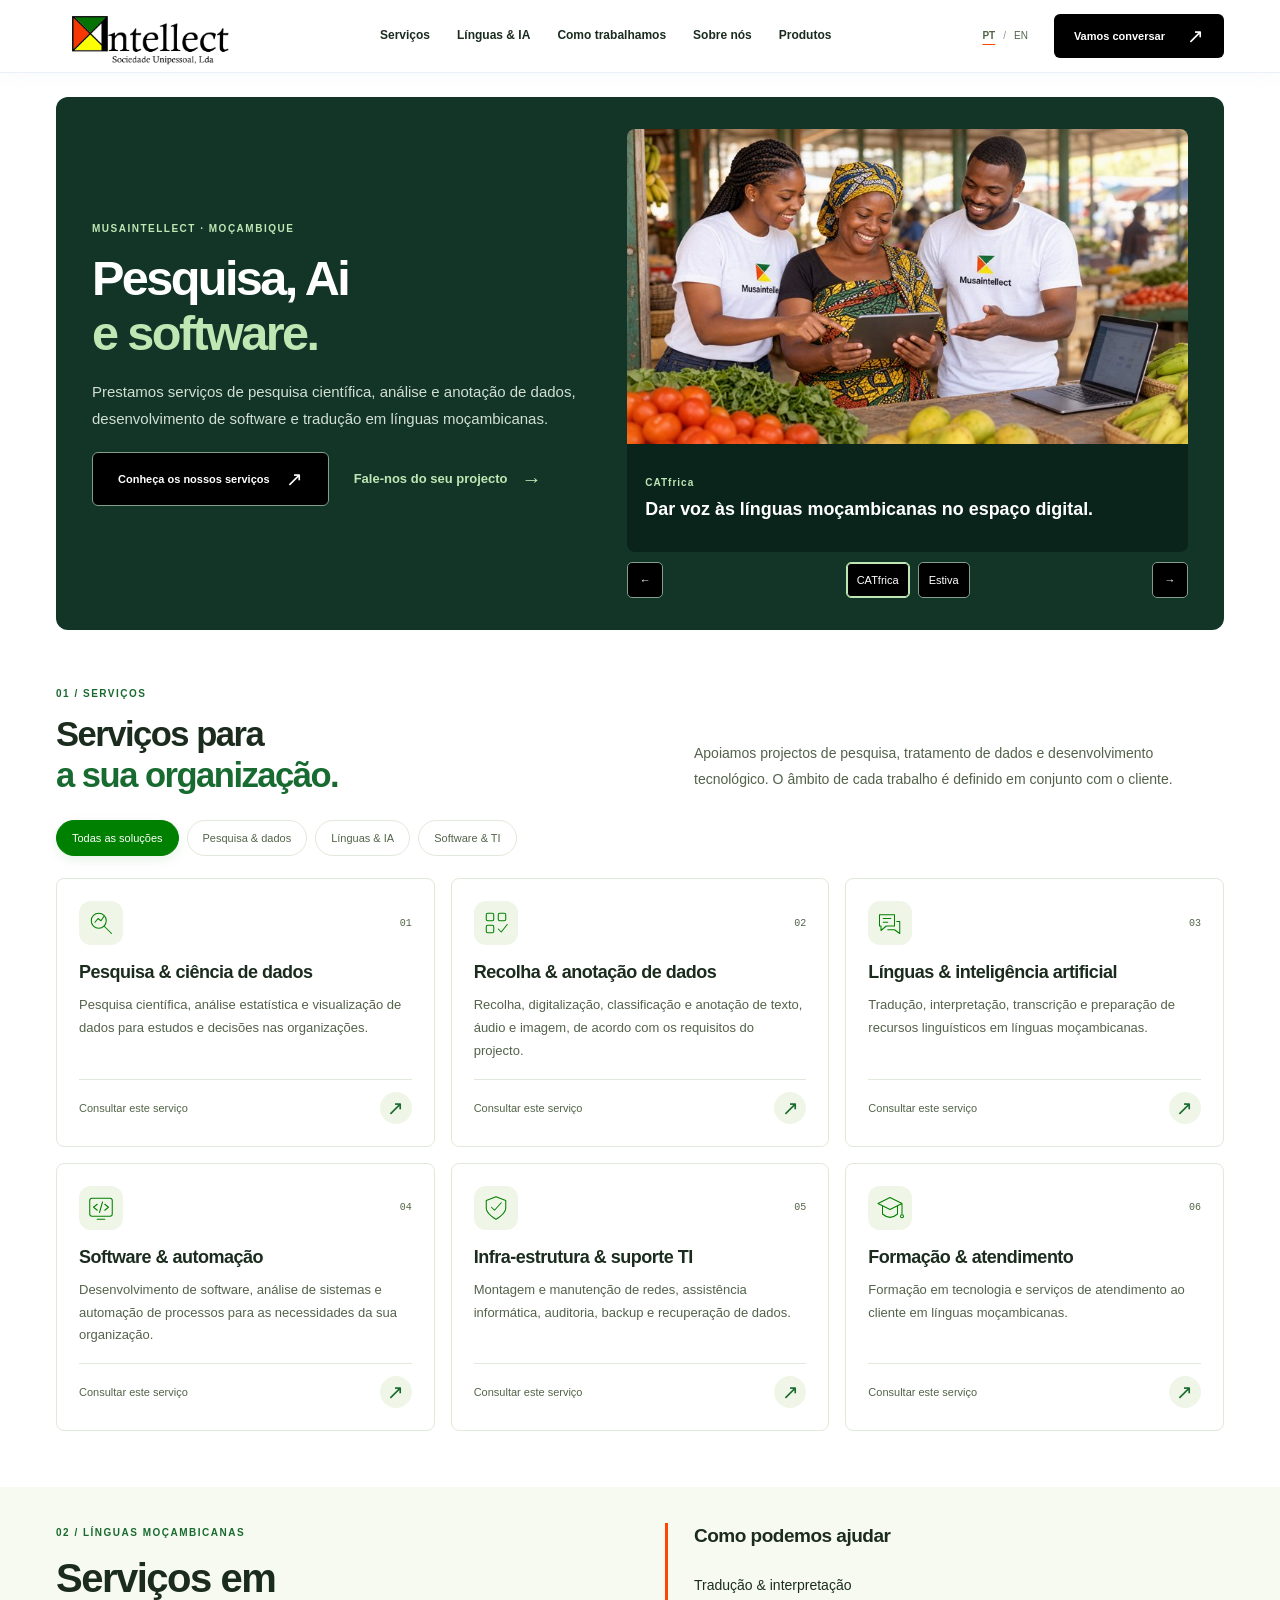
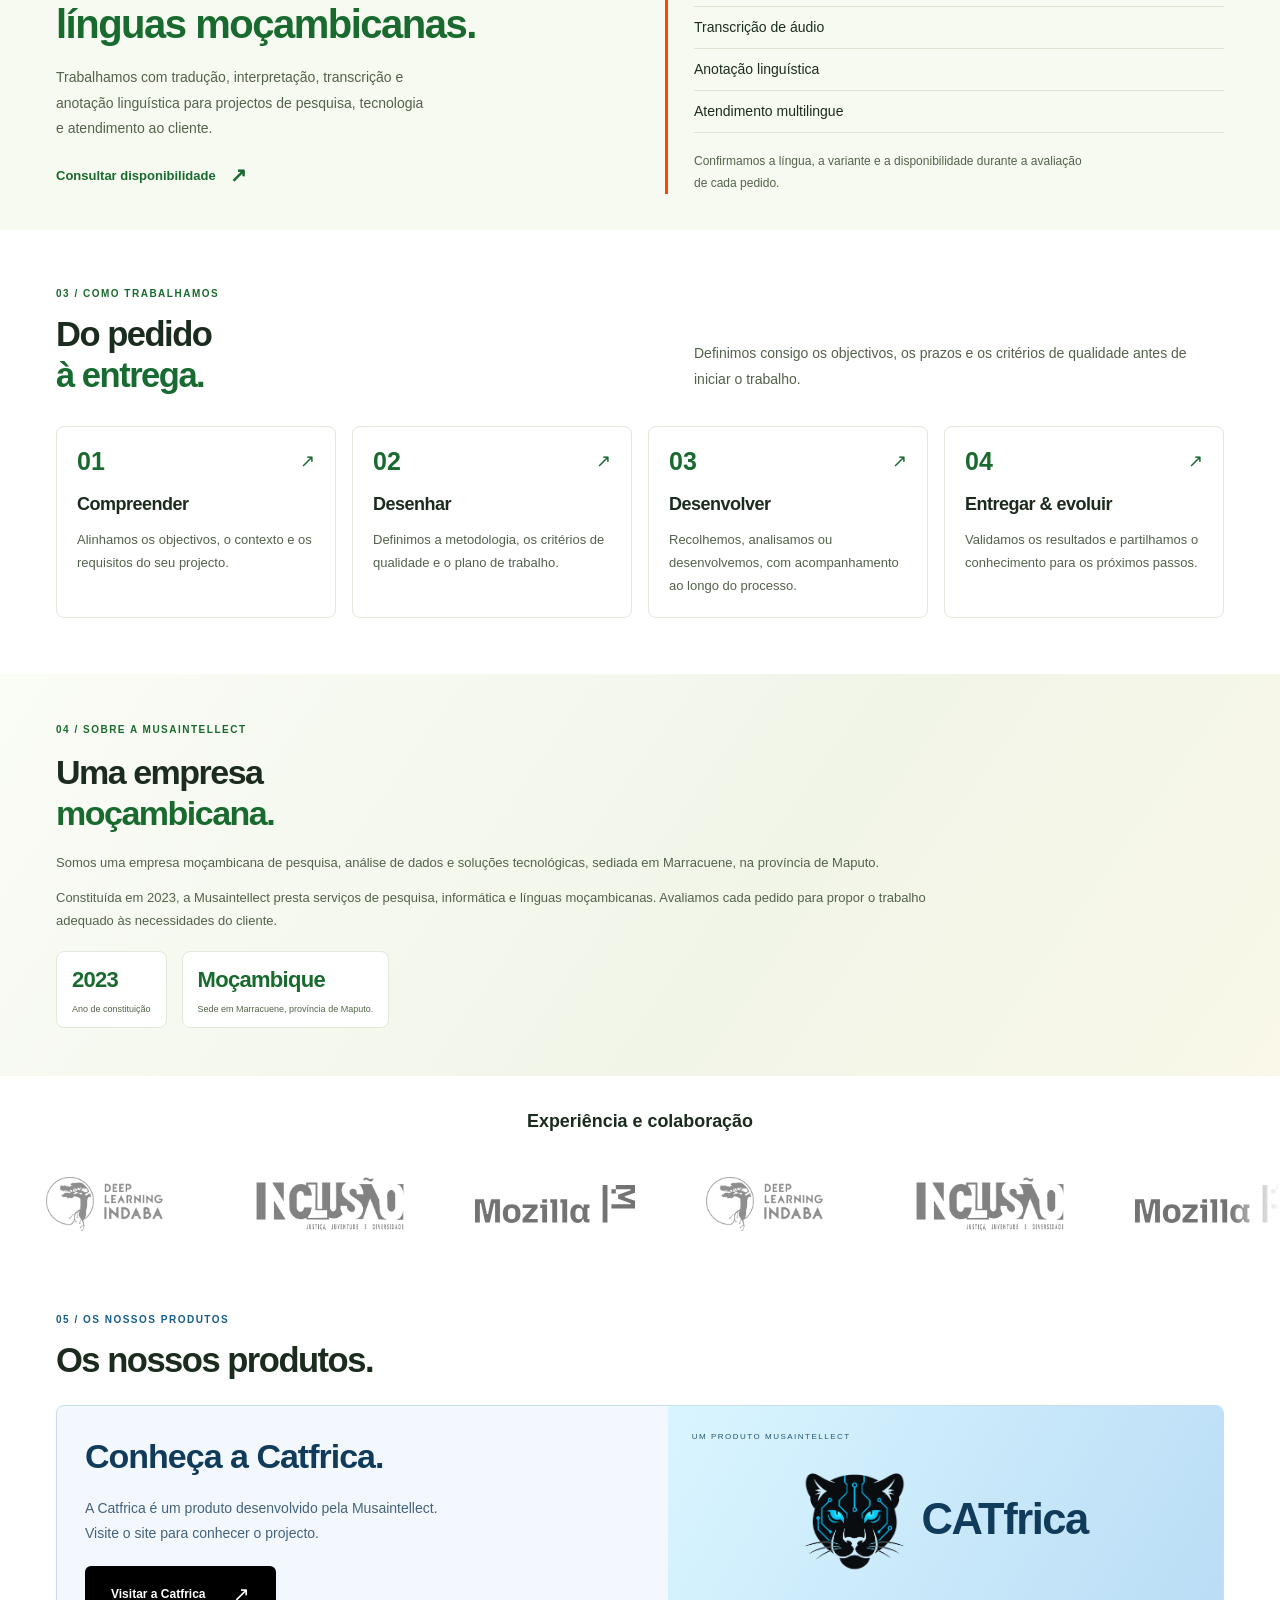
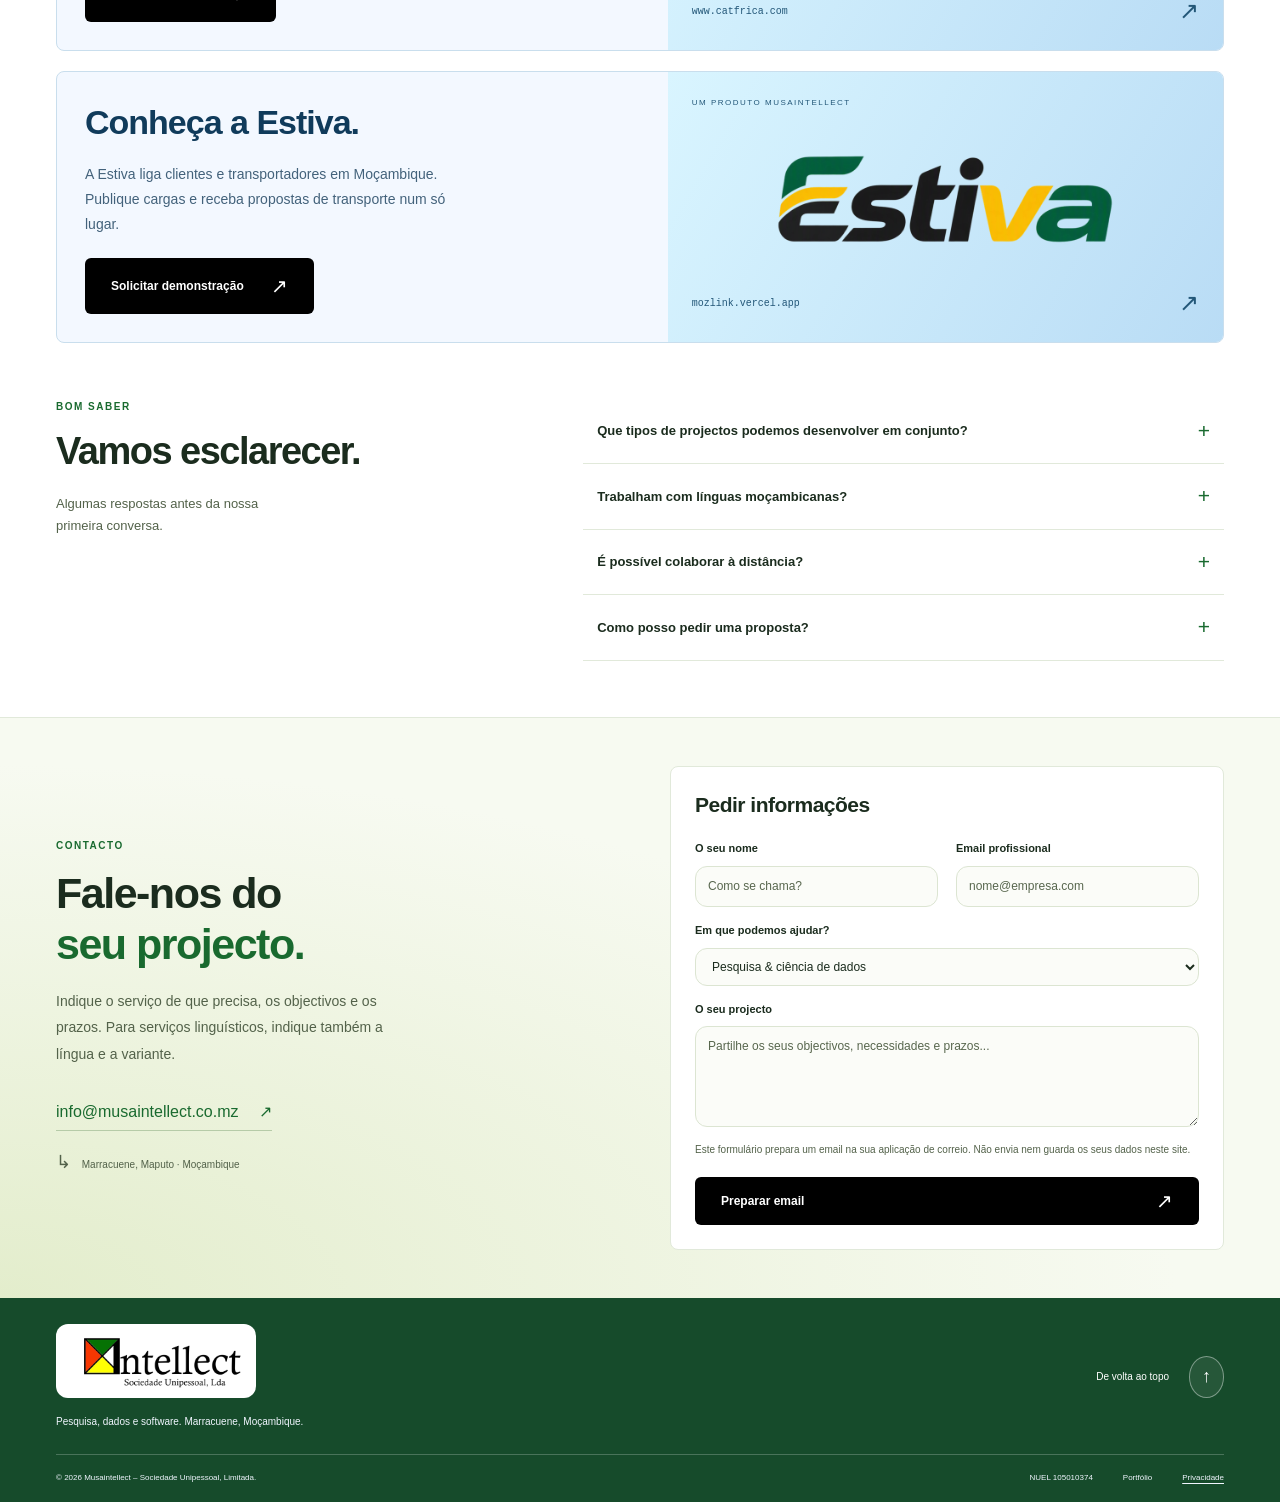
==== commit 7d716899: "Add standalone bilingual portfolio and Estiva demo labels Add a shareable static portfolio with sele" ====
--- a/index.html
+++ b/index.html
@@ -10,9 +10,10 @@
   <meta property="og:type" content="website">
   <title>Musaintellect — Pesquisa, dados e software.</title>
   <link rel="icon" type="image/svg+xml" href="./assets/favicon.svg">
-  <link rel="stylesheet" href="./styles.css">
-  <link rel="stylesheet" href="./chain-theme.css">
-  <script src="./script.js" defer></script>
+  <!-- Version assets together when changing styles or scripts to prevent cached layout mismatches. -->
+  <link rel="stylesheet" href="./styles.css?v=20261117-portfolio-page">
+  <link rel="stylesheet" href="./chain-theme.css?v=20261117-portfolio-page">
+  <script src="./script.js?v=20261117-portfolio-page" defer></script>
 </head>
 <body>
   <a class="skip-link" href="#main" data-i18n="skip">Saltar para o conteúdo</a>
@@ -152,7 +153,7 @@
 
     <section class="portfolio" aria-labelledby="portfolio-title">
       <div class="portfolio-heading">
-        <h2 id="portfolio-title" data-i18n="portfolioTitle">Experiência e colaboração</h2>
+        <h2 id="portfolio-title"><a href="./portfolio.html" data-portfolio-link data-i18n="portfolioTitle">Experiência e colaboração</a></h2>
         <button class="portfolio-toggle" type="button" aria-controls="portfolio-track" data-i18n="portfolioPause" hidden>Pausar movimento</button>
       </div>
       <div class="portfolio-window">
@@ -184,7 +185,7 @@
         <div class="product-copy">
           <h3 id="estiva-title" data-i18n="estivaTitle">Conheça a Estiva.</h3>
           <p class="product-description" data-i18n="estivaDescription">A Estiva liga clientes e transportadores em Moçambique. Publique cargas e receba propostas de transporte num só lugar.</p>
-          <a class="button" href="https://mozlink.vercel.app/" target="_blank" rel="noopener noreferrer"><span><span data-i18n="estivaCta">Visitar a Estiva</span><span class="sr-only" data-i18n="newTab"> (abre num novo separador)</span></span><span aria-hidden="true">↗</span></a>
+          <a class="button" href="https://mozlink.vercel.app/" target="_blank" rel="noopener noreferrer"><span><span data-i18n="estivaCta">Solicitar demonstração</span><span class="sr-only" data-i18n="newTab"> (abre num novo separador)</span></span><span aria-hidden="true">↗</span></a>
         </div>
         <div class="product-visual">
           <span class="product-visual-label" data-i18n="productLabel">UM PRODUTO MUSAINTELLECT</span>
@@ -223,7 +224,7 @@
 
   <footer class="site-footer">
     <div class="container footer-main"><div><a class="brand footer-brand" href="#home" aria-label="Musaintellect"><img class="brand-logo" src="./assets/logo.png" width="1000" height="357" alt="Musaintellect" decoding="async"></a><p data-i18n="footerTagline">Pesquisa, dados e software. Marracuene, Moçambique.</p></div><a href="#home" class="back-top" aria-label="De volta ao topo" data-i18n-aria-label="backTop"><span data-i18n="backTop">De volta ao topo</span><span aria-hidden="true">↑</span></a></div>
-    <div class="container footer-bottom"><span>© <span id="year">2026</span> Musaintellect – Sociedade Unipessoal, Limitada.</span><div><span>NUEL 105010374</span><button type="button" class="privacy-button" data-i18n="privacyLink" hidden>Privacidade</button></div></div>
+    <div class="container footer-bottom"><span>© <span id="year">2026</span> Musaintellect – Sociedade Unipessoal, Limitada.</span><div><span>NUEL 105010374</span><a href="./portfolio.html" data-portfolio-link data-i18n="navPortfolio">Portfólio</a><button type="button" class="privacy-button" data-i18n="privacyLink" hidden>Privacidade</button></div></div>
   </footer>
   <dialog id="privacy-dialog" aria-labelledby="privacy-title"><div class="dialog-inner"><button type="button" class="dialog-close" aria-label="Fechar" data-i18n-aria-label="closeDialog">×</button><p class="eyebrow">MUSAINTELLECT</p><h2 id="privacy-title" data-i18n="privacyTitle">A sua privacidade.</h2><p data-i18n="privacyBody1">Este site estático não utiliza cookies, ferramentas de análise, fontes externas ou formulários com armazenamento num servidor. As suas preferências de idioma e visual podem ser guardadas apenas no armazenamento local do seu navegador.</p><p data-i18n="privacyBody2">O formulário de contacto abre a sua aplicação de email. Os dados só são enviados se decidir enviar esse email, através do seu fornecedor de correio. Para questões sobre o tratamento de correspondência, contacte info@musaintellect.co.mz.</p><p data-i18n="privacyBody3">O fornecedor de alojamento pode processar dados técnicos de acesso, como o endereço IP, de acordo com a sua própria política de privacidade.</p></div></dialog>
 </body>
--- a/styles.css
+++ b/styles.css
@@ -100,6 +100,7 @@
 .portfolio { position: relative; margin-top: 24px; background: #fff; }
 .portfolio-heading { position: relative; display: flex; align-items: center; justify-content: center; min-height: 44px; margin-bottom: 8px; padding-inline: 64px; text-align: center; }
 .portfolio .portfolio-heading h2 { margin: 0; font-size: clamp(16px, 1.4vw, 20px); line-height: 1.4; letter-spacing: 0; }
+.portfolio-heading h2 a:hover { text-decoration: underline; text-underline-offset: 4px; }
 .portfolio-toggle { position: absolute; z-index: 1; top: 0; right: 10px; display: grid; place-items: center; width: 44px; min-height: 44px; padding: 0; border: 1px solid #d5dad6; border-radius: 50%; background: #fff; color: #4b5563; font-size: 0; opacity: 0; box-shadow: 0 0 12px 8px #fff; transition: opacity .2s ease; }
 .portfolio-toggle::before { content: ""; width: 10px; height: 12px; border-inline: 3px solid currentColor; }
 .portfolio.is-paused .portfolio-toggle::before { width: 0; height: 0; border: 6px solid transparent; border-right: 0; border-left: 9px solid currentColor; }
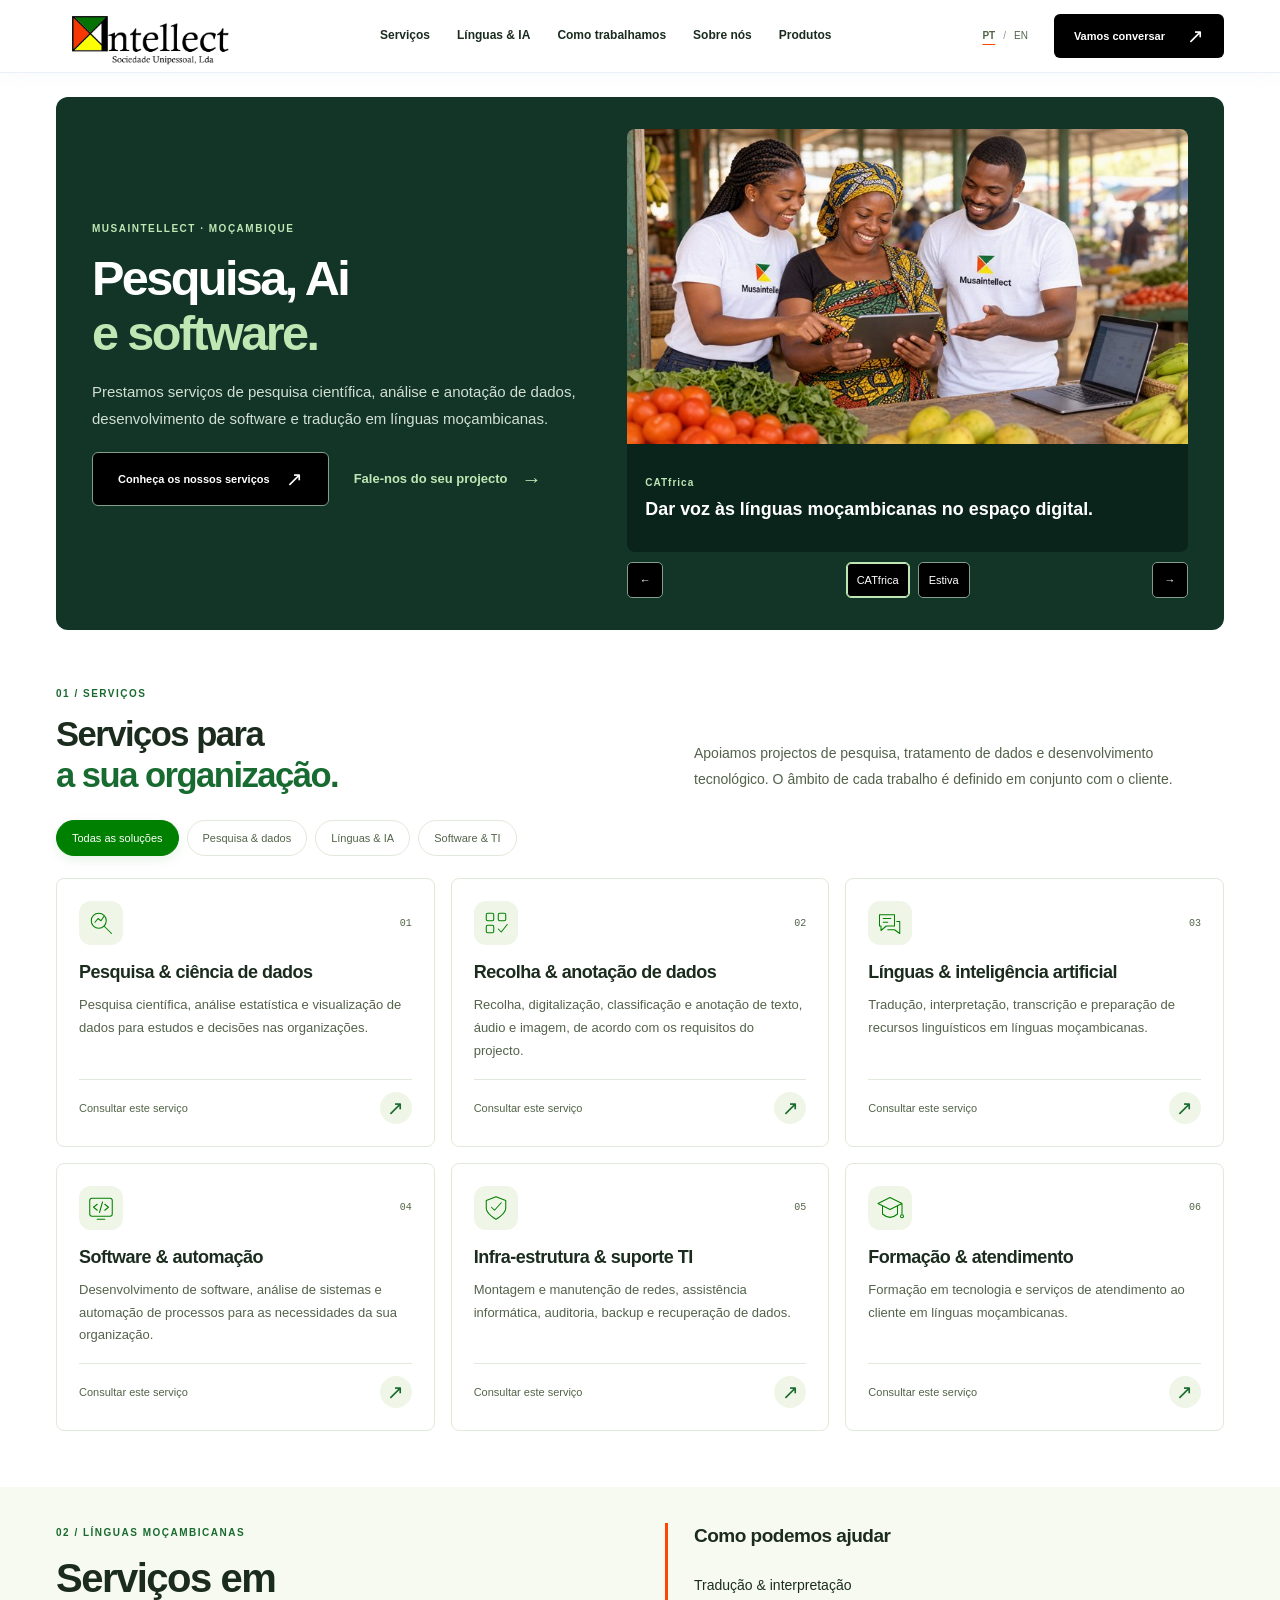
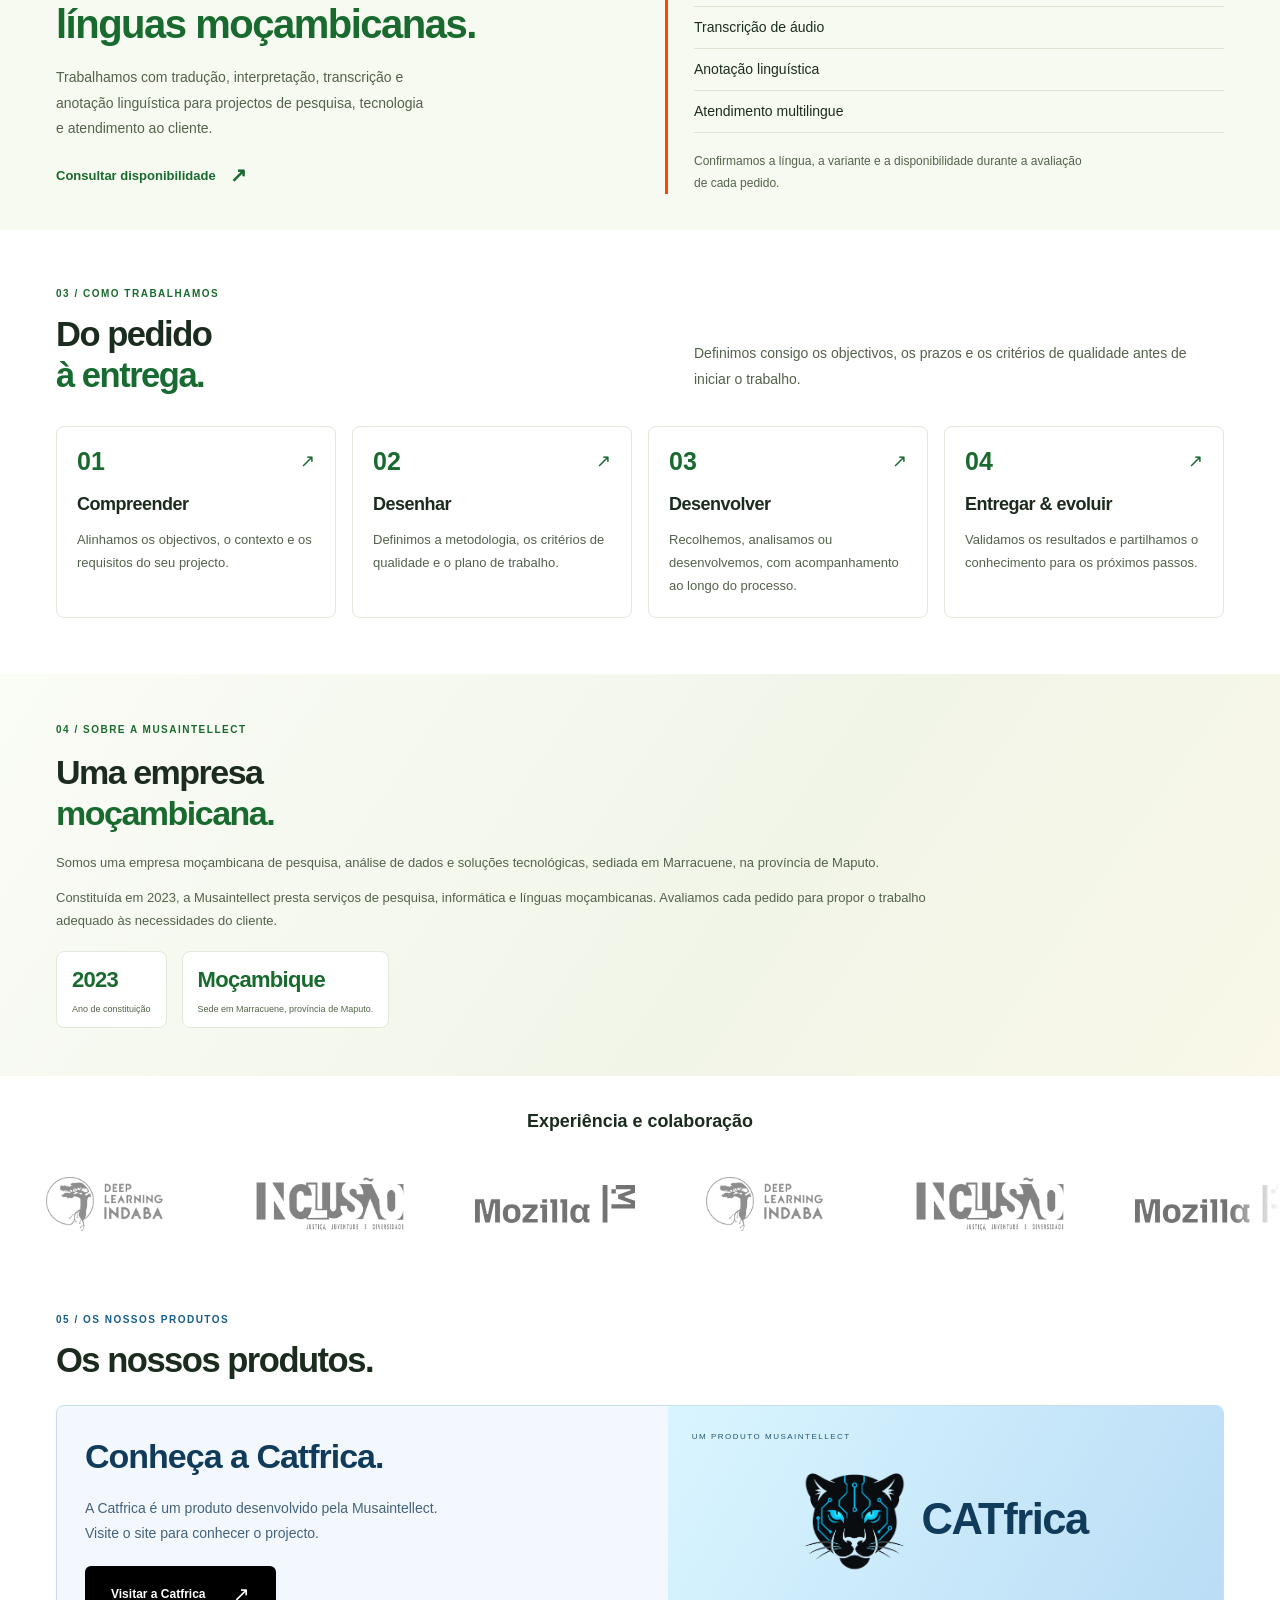
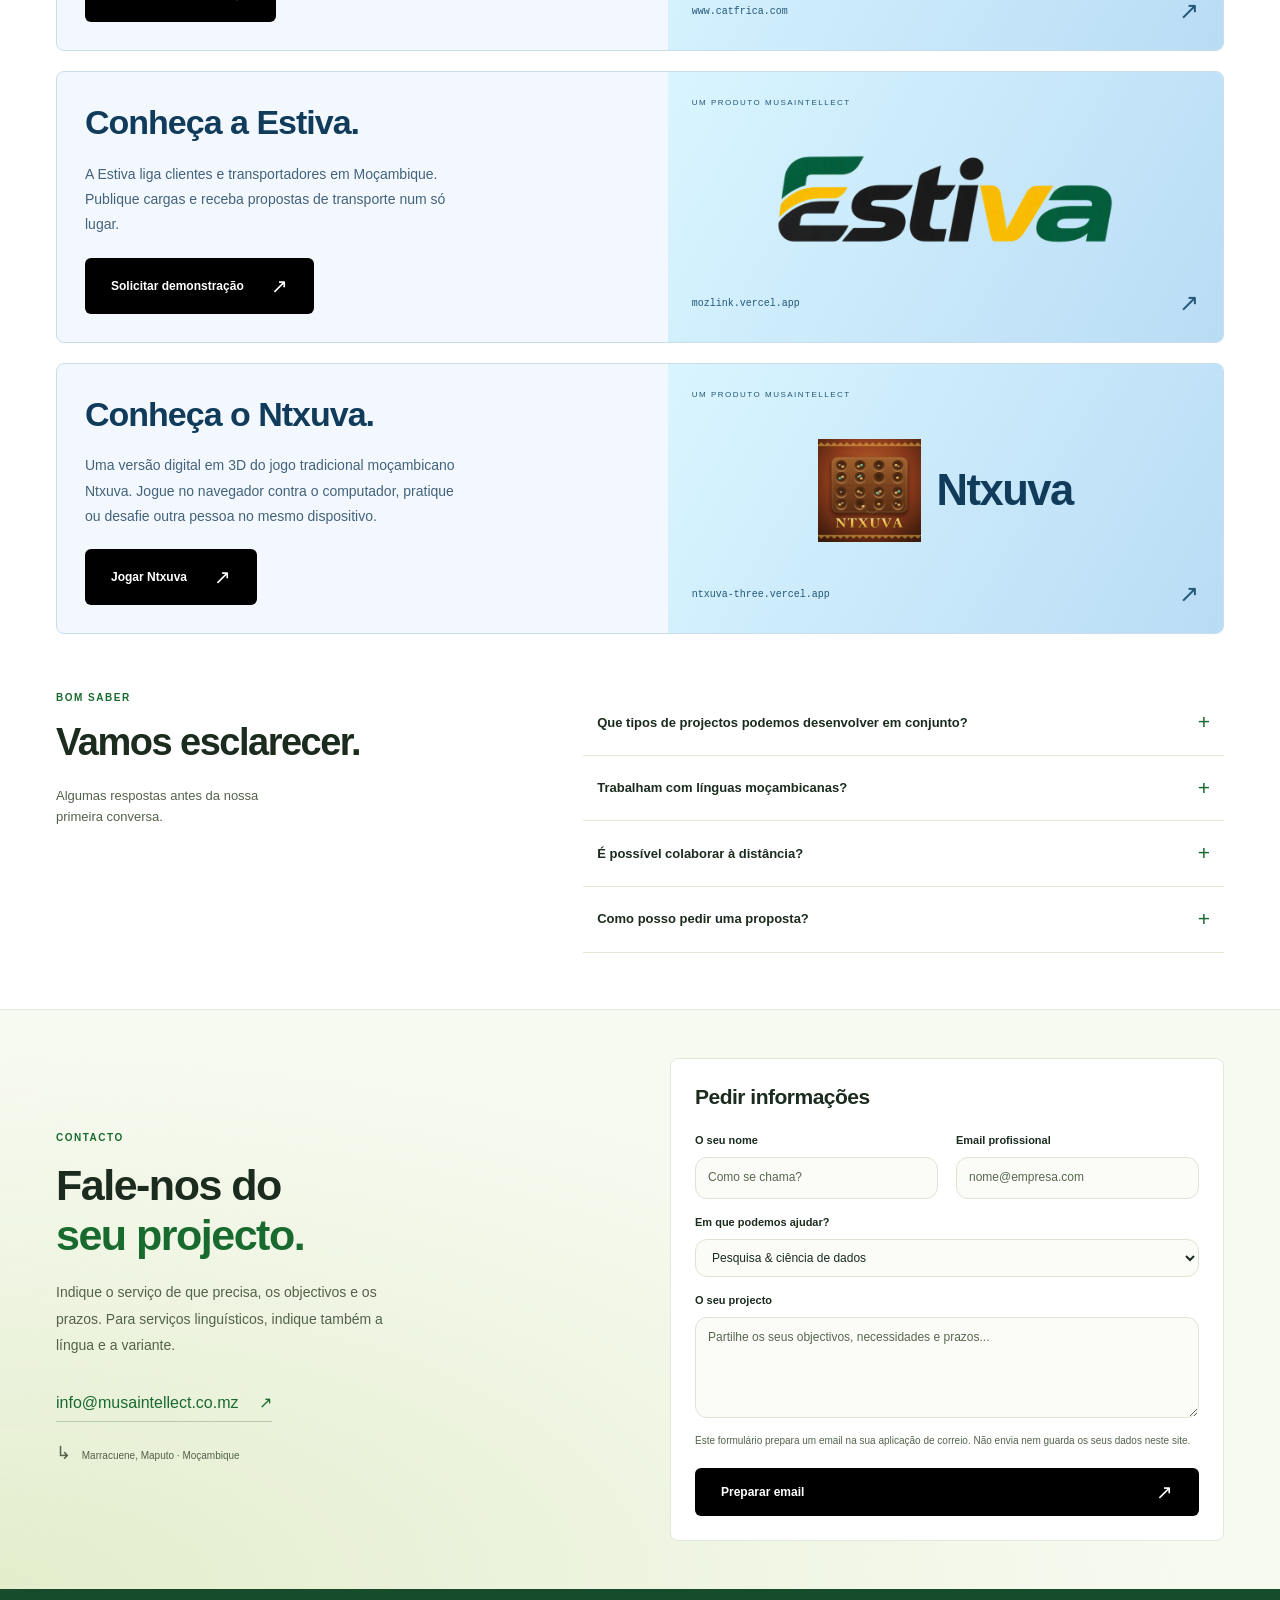
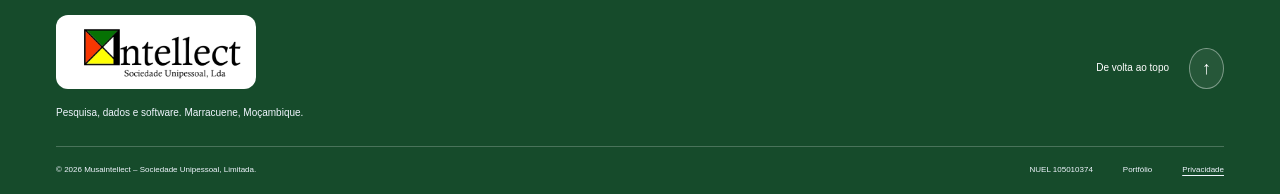
==== commit 90d2670f: "Add contract values and feature Ntxuva on homepage Co-authored-by: Copilot <223556219+Copilot@users." ====
--- a/index.html
+++ b/index.html
@@ -11,9 +11,9 @@
   <title>Musaintellect — Pesquisa, dados e software.</title>
   <link rel="icon" type="image/svg+xml" href="./assets/favicon.svg">
   <!-- Version assets together when changing styles or scripts to prevent cached layout mismatches. -->
-  <link rel="stylesheet" href="./styles.css?v=20261117-portfolio-page">
-  <link rel="stylesheet" href="./chain-theme.css?v=20261117-portfolio-page">
-  <script src="./script.js?v=20261117-portfolio-page" defer></script>
+  <link rel="stylesheet" href="./styles.css?v=20261117-portfolio-grouping">
+  <link rel="stylesheet" href="./chain-theme.css?v=20261117-portfolio-grouping">
+  <script src="./script.js?v=20261117-ntxuva-product" defer></script>
 </head>
 <body>
   <a class="skip-link" href="#main" data-i18n="skip">Saltar para o conteúdo</a>
@@ -193,6 +193,18 @@
           <div class="product-visual-footer"><span>mozlink.vercel.app</span><span aria-hidden="true">↗</span></div>
         </div>
       </div>
+      <div class="product-feature" id="ntxuva-product">
+        <div class="product-copy">
+          <h3 id="ntxuva-title" data-i18n="ntxuvaTitle">Conheça o Ntxuva.</h3>
+          <p class="product-description" data-i18n="ntxuvaDescription">Uma versão digital em 3D do jogo tradicional moçambicano Ntxuva. Jogue no navegador contra o computador, pratique ou desafie outra pessoa no mesmo dispositivo.</p>
+          <a class="button" href="https://ntxuva-three.vercel.app/" target="_blank" rel="noopener noreferrer"><span><span data-i18n="ntxuvaCta">Jogar Ntxuva</span><span class="sr-only" data-i18n="newTab"> (abre num novo separador)</span></span><span aria-hidden="true">↗</span></a>
+        </div>
+        <div class="product-visual">
+          <span class="product-visual-label" data-i18n="productLabel">UM PRODUTO MUSAINTELLECT</span>
+          <div class="product-brand"><img class="product-logo" src="./assets/ntxuva-logo.png" width="1024" height="1024" alt="Ntxuva" loading="lazy" decoding="async"><strong aria-hidden="true">Ntxuva</strong></div>
+          <div class="product-visual-footer"><span>ntxuva-three.vercel.app</span><span aria-hidden="true">↗</span></div>
+        </div>
+      </div>
     </section>
 
     <section class="section container faq-section" aria-labelledby="faq-title">
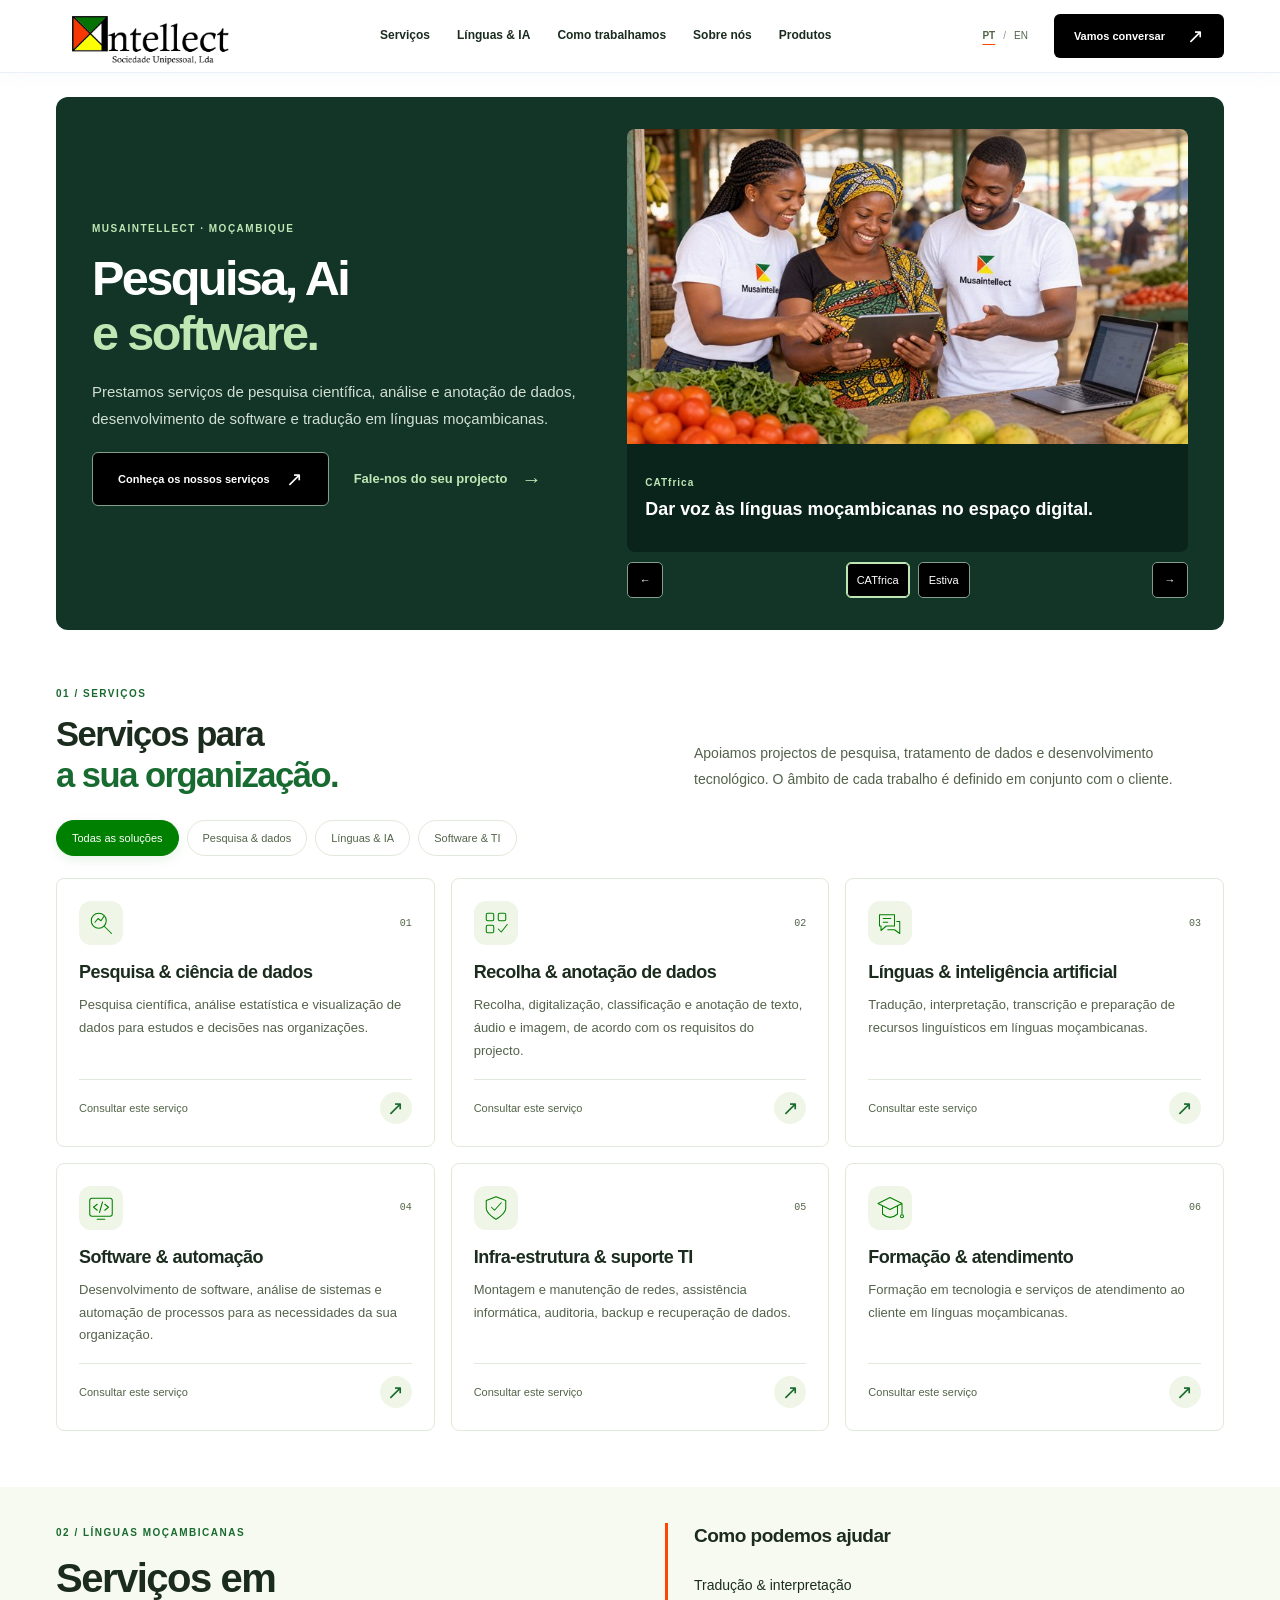
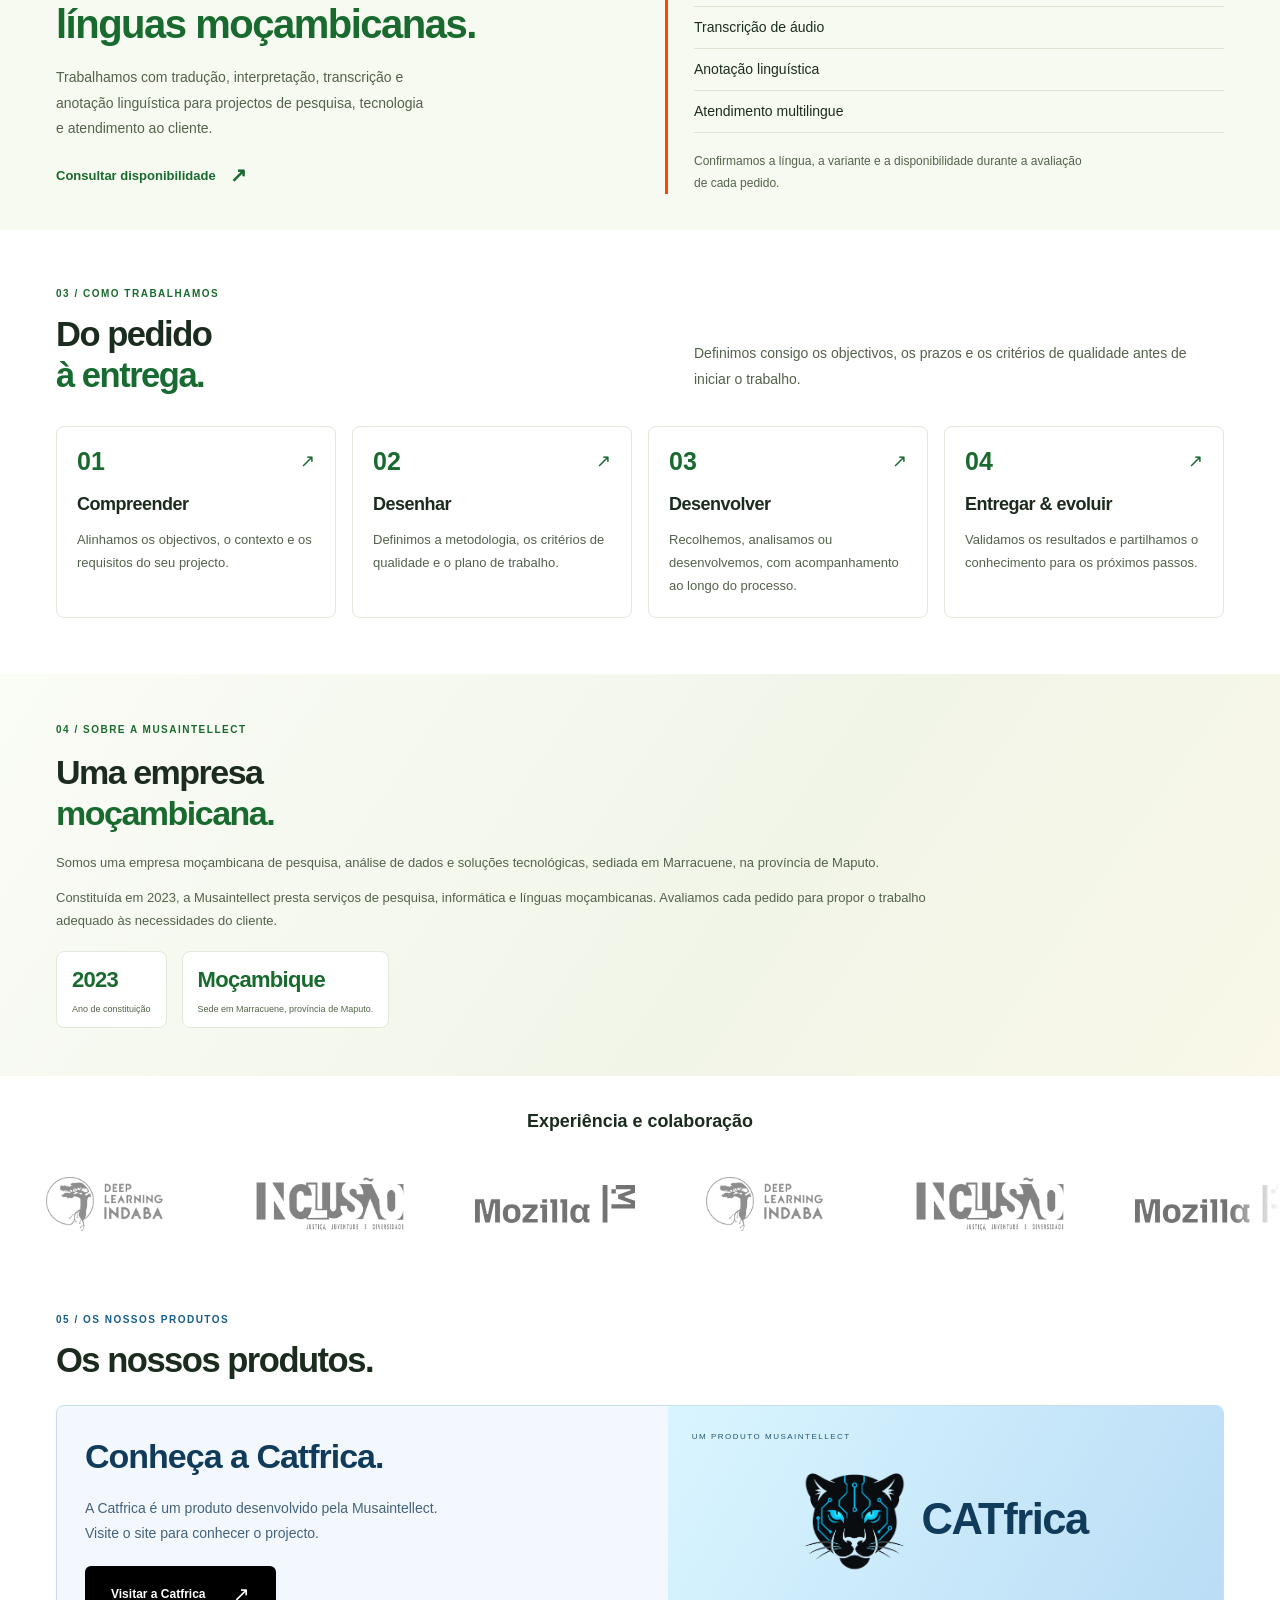
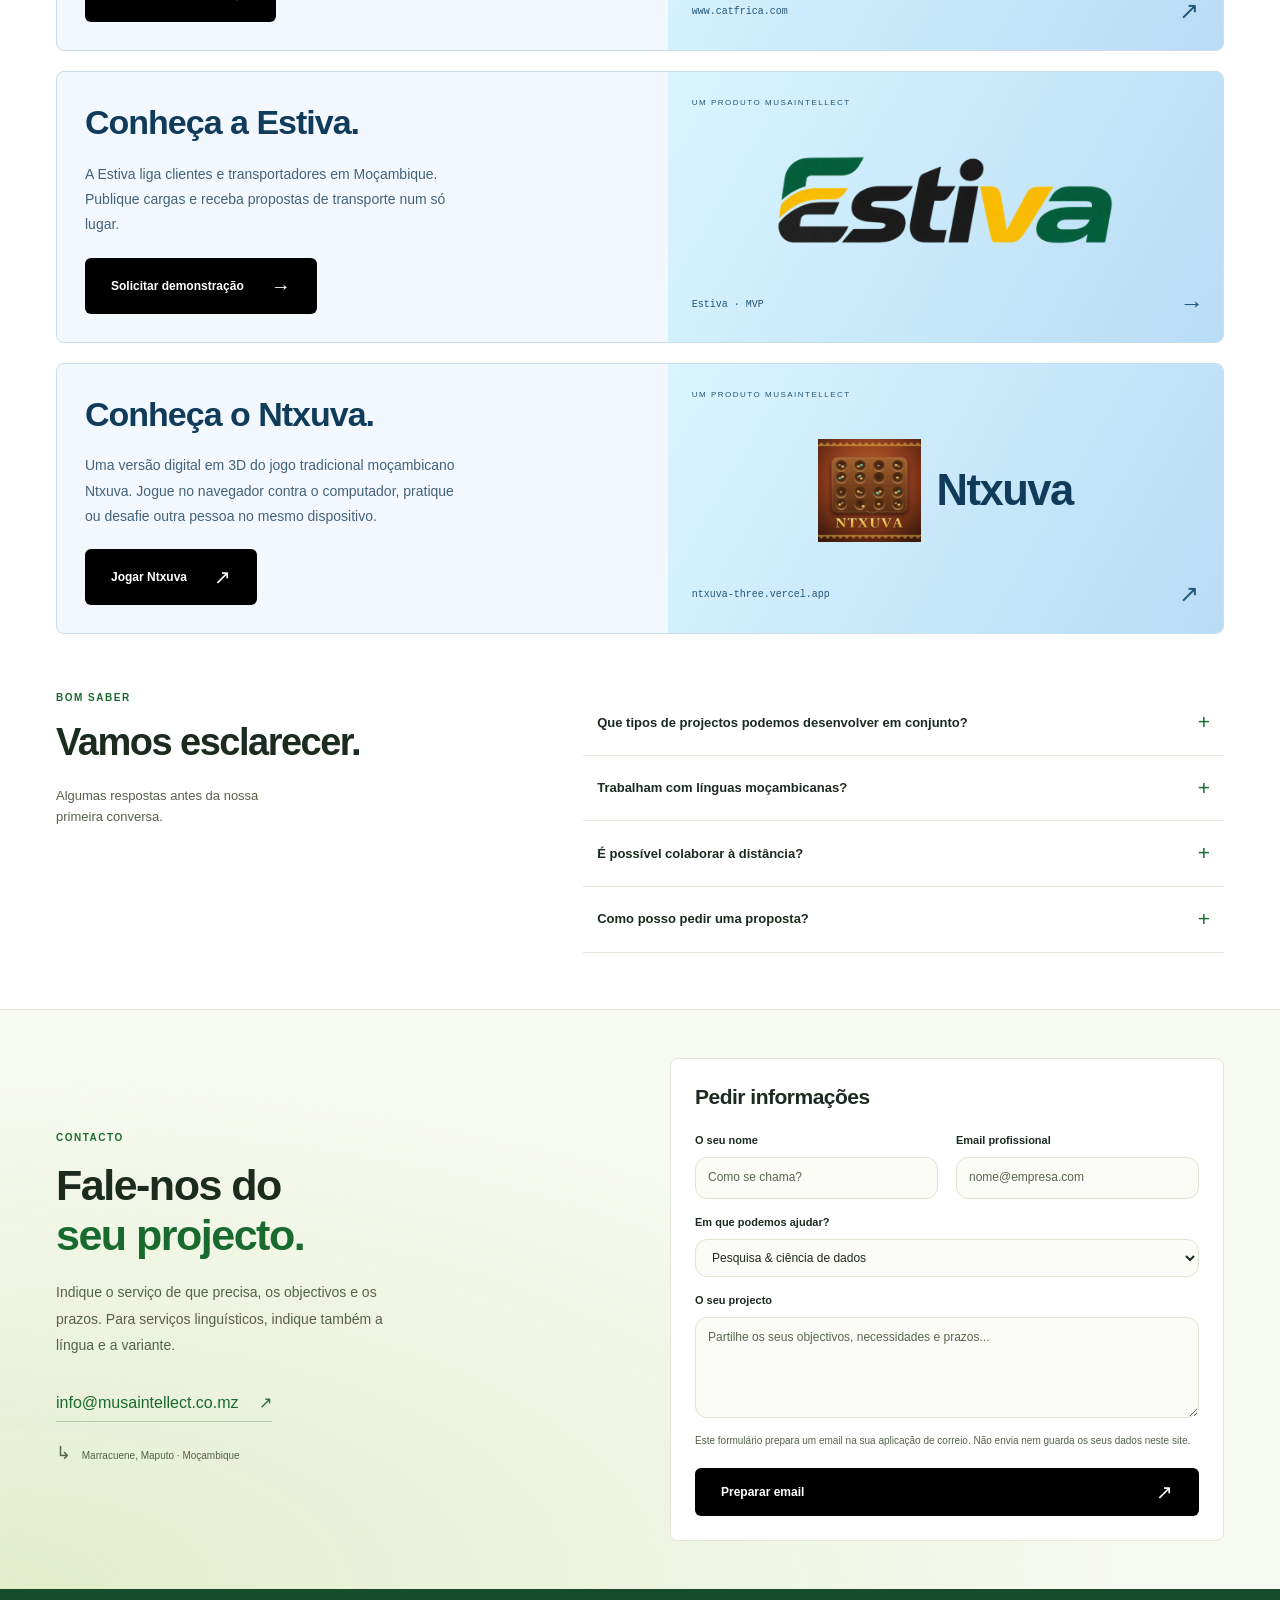
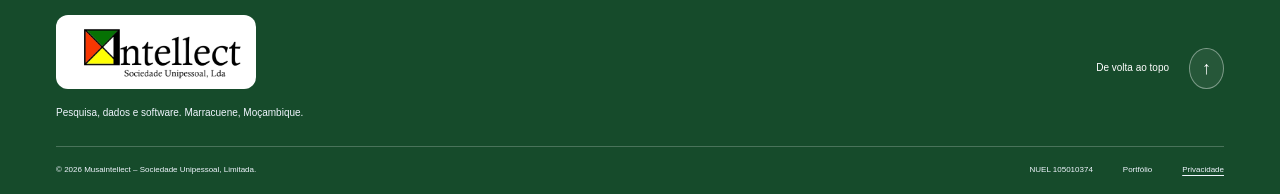
==== commit fe1a1f64: "Keep Estiva demo requests on-site and simplify website wording Co-authored-by: Copilot <223556219+Co" ====
--- a/index.html
+++ b/index.html
@@ -13,7 +13,7 @@
   <!-- Version assets together when changing styles or scripts to prevent cached layout mismatches. -->
   <link rel="stylesheet" href="./styles.css?v=20261117-portfolio-grouping">
   <link rel="stylesheet" href="./chain-theme.css?v=20261117-portfolio-grouping">
-  <script src="./script.js?v=20261117-ntxuva-product" defer></script>
+  <script src="./script.js?v=20261117-website-wording" defer></script>
 </head>
 <body>
   <a class="skip-link" href="#main" data-i18n="skip">Saltar para o conteúdo</a>
@@ -185,12 +185,12 @@
         <div class="product-copy">
           <h3 id="estiva-title" data-i18n="estivaTitle">Conheça a Estiva.</h3>
           <p class="product-description" data-i18n="estivaDescription">A Estiva liga clientes e transportadores em Moçambique. Publique cargas e receba propostas de transporte num só lugar.</p>
-          <a class="button" href="https://mozlink.vercel.app/" target="_blank" rel="noopener noreferrer"><span><span data-i18n="estivaCta">Solicitar demonstração</span><span class="sr-only" data-i18n="newTab"> (abre num novo separador)</span></span><span aria-hidden="true">↗</span></a>
+          <a class="button" href="#contact"><span data-i18n="estivaCta">Solicitar demonstração</span><span aria-hidden="true">→</span></a>
         </div>
         <div class="product-visual">
           <span class="product-visual-label" data-i18n="productLabel">UM PRODUTO MUSAINTELLECT</span>
           <div class="product-brand"><img class="product-logo product-logo-wordmark" src="./assets/estiva-logo.png" width="800" height="216" alt="Estiva" loading="lazy" decoding="async"></div>
-          <div class="product-visual-footer"><span>mozlink.vercel.app</span><span aria-hidden="true">↗</span></div>
+          <div class="product-visual-footer"><span>Estiva · MVP</span><span aria-hidden="true">→</span></div>
         </div>
       </div>
       <div class="product-feature" id="ntxuva-product">
@@ -238,6 +238,6 @@
     <div class="container footer-main"><div><a class="brand footer-brand" href="#home" aria-label="Musaintellect"><img class="brand-logo" src="./assets/logo.png" width="1000" height="357" alt="Musaintellect" decoding="async"></a><p data-i18n="footerTagline">Pesquisa, dados e software. Marracuene, Moçambique.</p></div><a href="#home" class="back-top" aria-label="De volta ao topo" data-i18n-aria-label="backTop"><span data-i18n="backTop">De volta ao topo</span><span aria-hidden="true">↑</span></a></div>
     <div class="container footer-bottom"><span>© <span id="year">2026</span> Musaintellect – Sociedade Unipessoal, Limitada.</span><div><span>NUEL 105010374</span><a href="./portfolio.html" data-portfolio-link data-i18n="navPortfolio">Portfólio</a><button type="button" class="privacy-button" data-i18n="privacyLink" hidden>Privacidade</button></div></div>
   </footer>
-  <dialog id="privacy-dialog" aria-labelledby="privacy-title"><div class="dialog-inner"><button type="button" class="dialog-close" aria-label="Fechar" data-i18n-aria-label="closeDialog">×</button><p class="eyebrow">MUSAINTELLECT</p><h2 id="privacy-title" data-i18n="privacyTitle">A sua privacidade.</h2><p data-i18n="privacyBody1">Este site estático não utiliza cookies, ferramentas de análise, fontes externas ou formulários com armazenamento num servidor. As suas preferências de idioma e visual podem ser guardadas apenas no armazenamento local do seu navegador.</p><p data-i18n="privacyBody2">O formulário de contacto abre a sua aplicação de email. Os dados só são enviados se decidir enviar esse email, através do seu fornecedor de correio. Para questões sobre o tratamento de correspondência, contacte info@musaintellect.co.mz.</p><p data-i18n="privacyBody3">O fornecedor de alojamento pode processar dados técnicos de acesso, como o endereço IP, de acordo com a sua própria política de privacidade.</p></div></dialog>
+  <dialog id="privacy-dialog" aria-labelledby="privacy-title"><div class="dialog-inner"><button type="button" class="dialog-close" aria-label="Fechar" data-i18n-aria-label="closeDialog">×</button><p class="eyebrow">MUSAINTELLECT</p><h2 id="privacy-title" data-i18n="privacyTitle">A sua privacidade.</h2><p data-i18n="privacyBody1">Este website não utiliza cookies, ferramentas de análise, fontes externas ou formulários com armazenamento num servidor. As suas preferências de idioma e visual podem ser guardadas apenas no armazenamento local do seu navegador.</p><p data-i18n="privacyBody2">O formulário de contacto abre a sua aplicação de email. Os dados só são enviados se decidir enviar esse email, através do seu fornecedor de correio. Para questões sobre o tratamento de correspondência, contacte info@musaintellect.co.mz.</p><p data-i18n="privacyBody3">O fornecedor de alojamento pode processar dados técnicos de acesso, como o endereço IP, de acordo com a sua própria política de privacidade.</p></div></dialog>
 </body>
 </html>
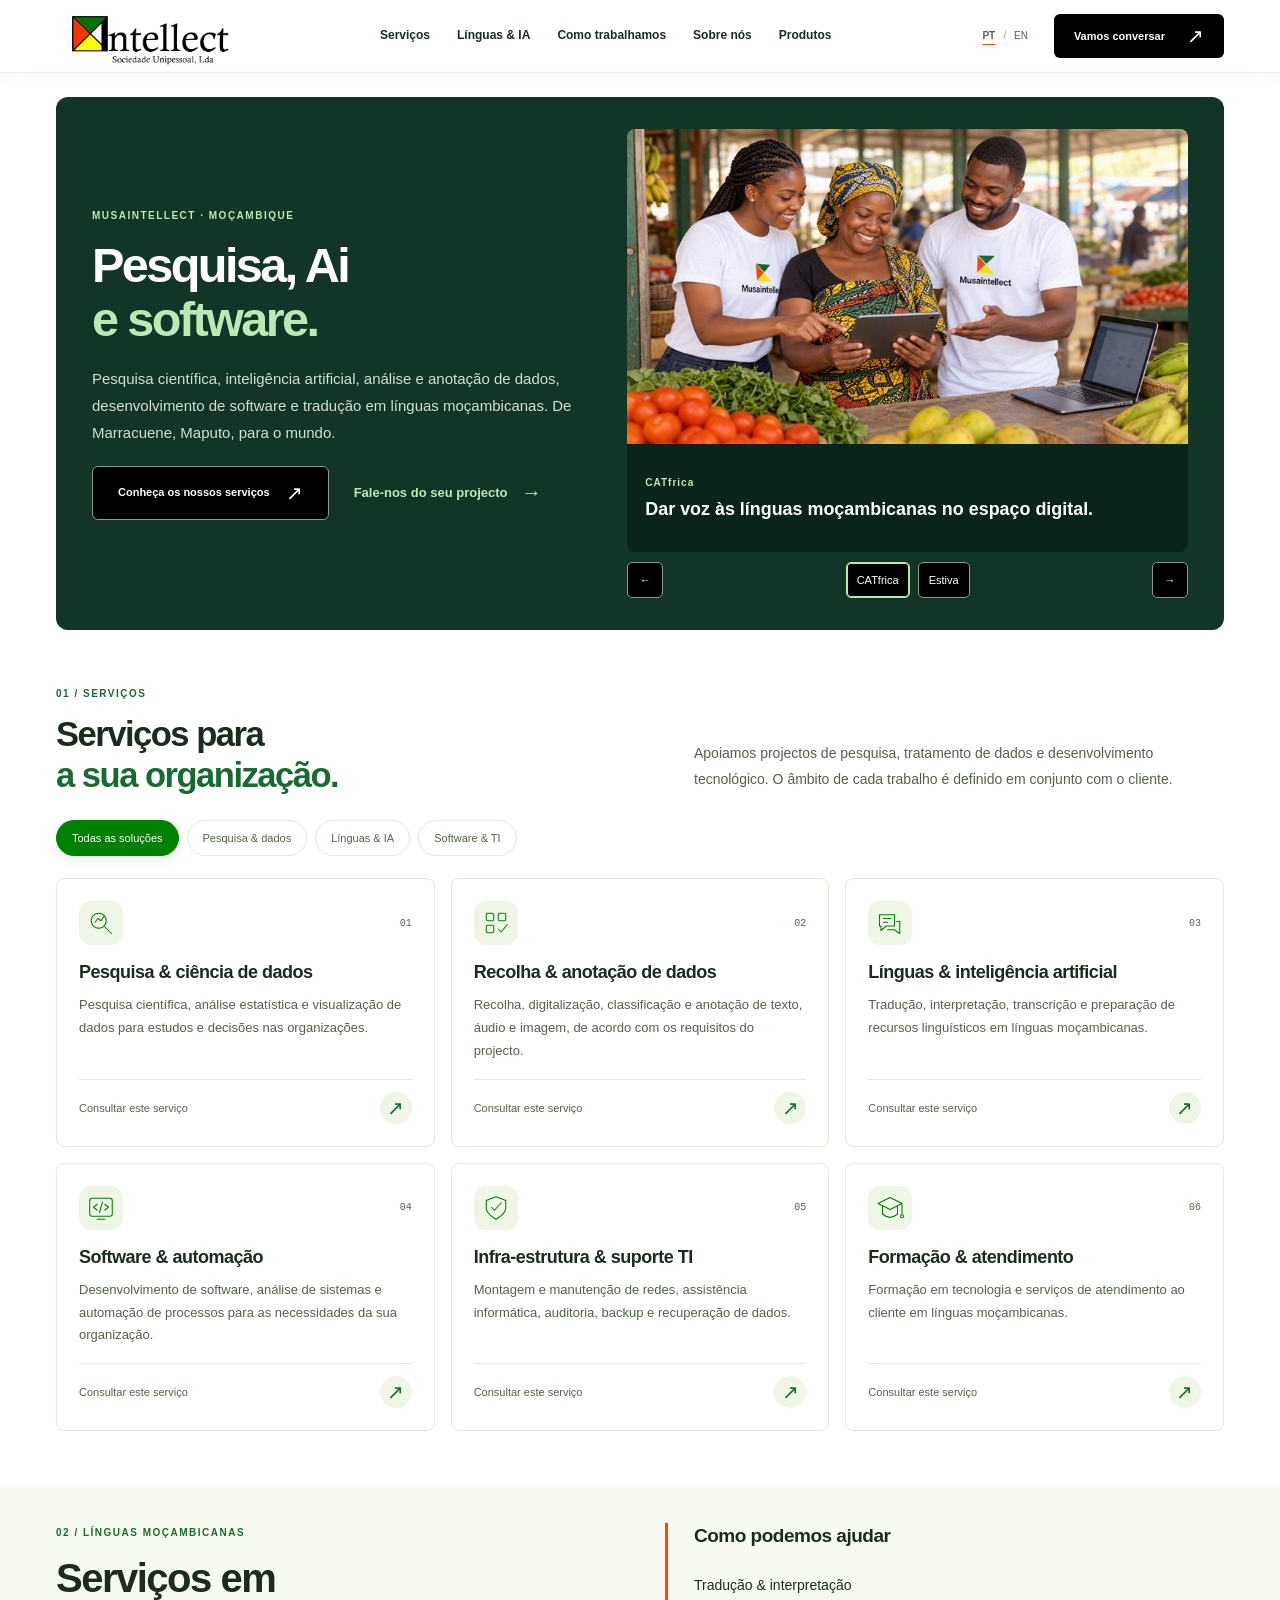
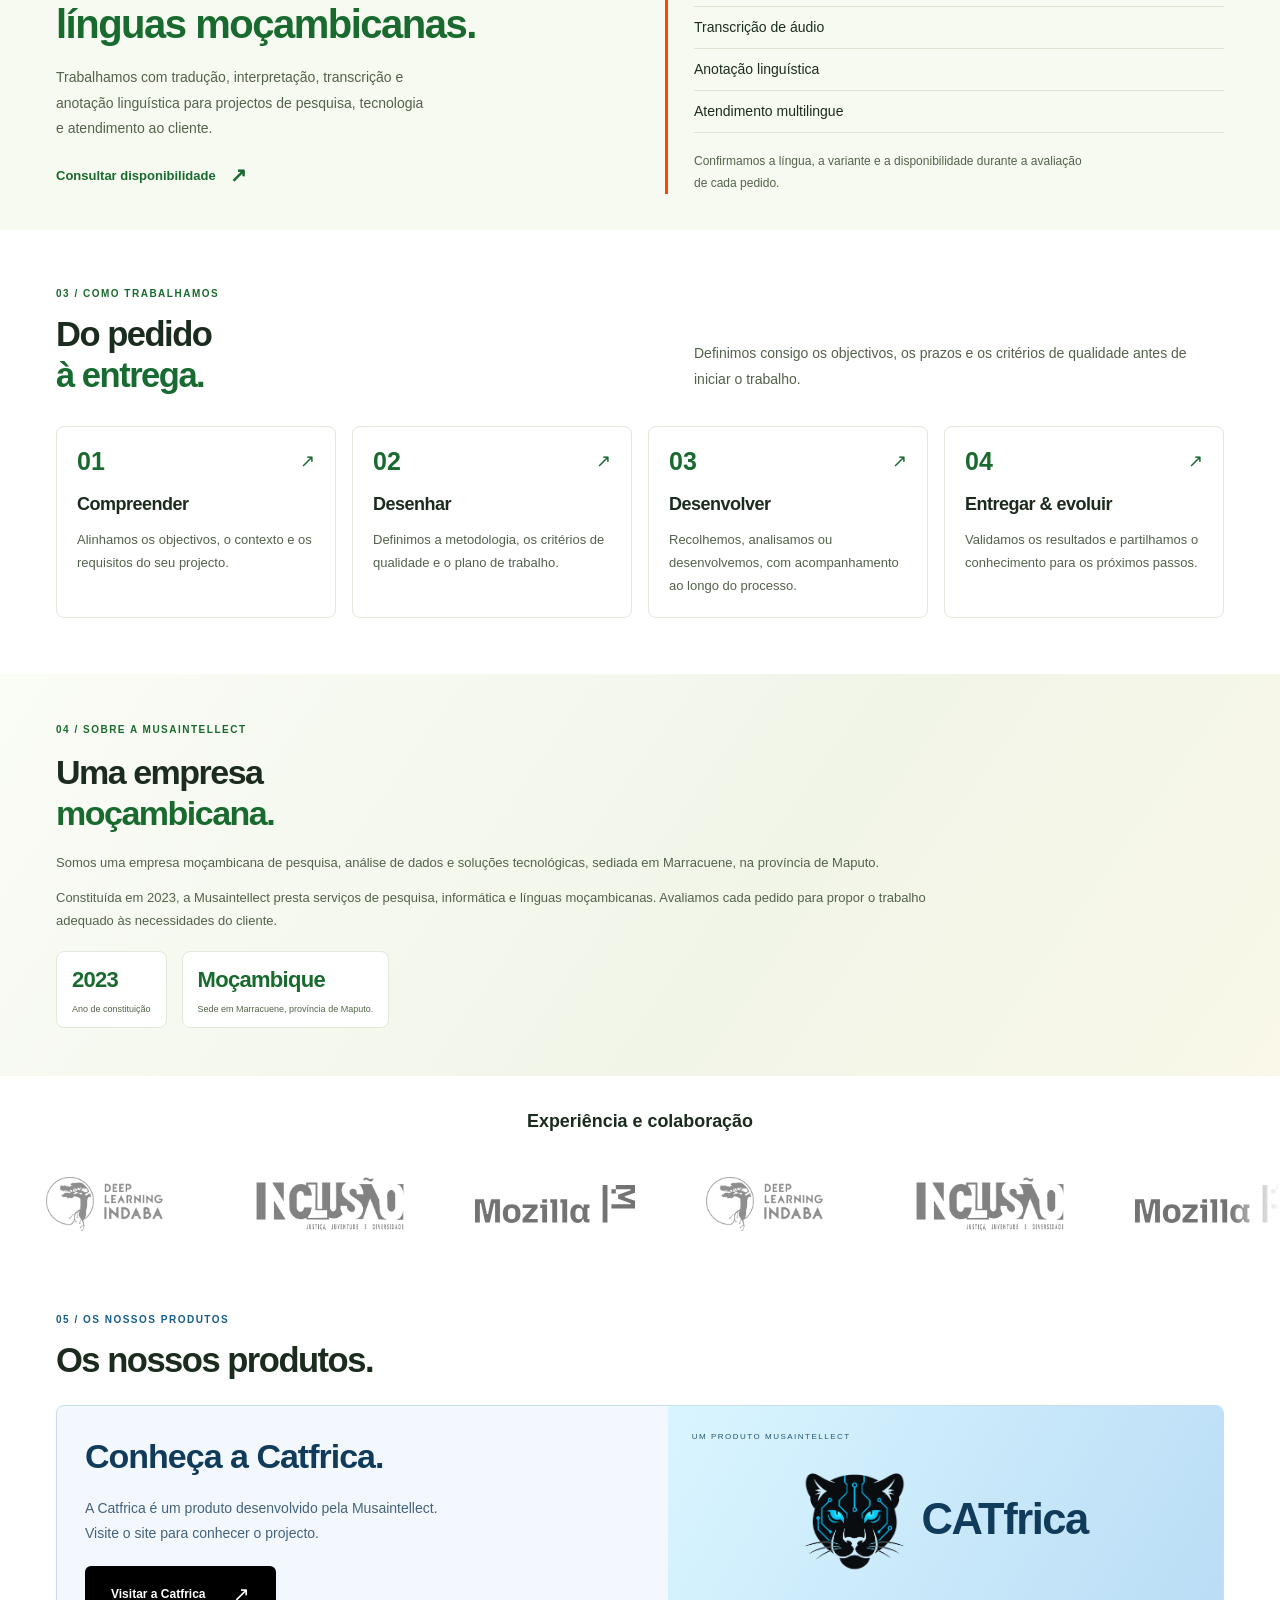
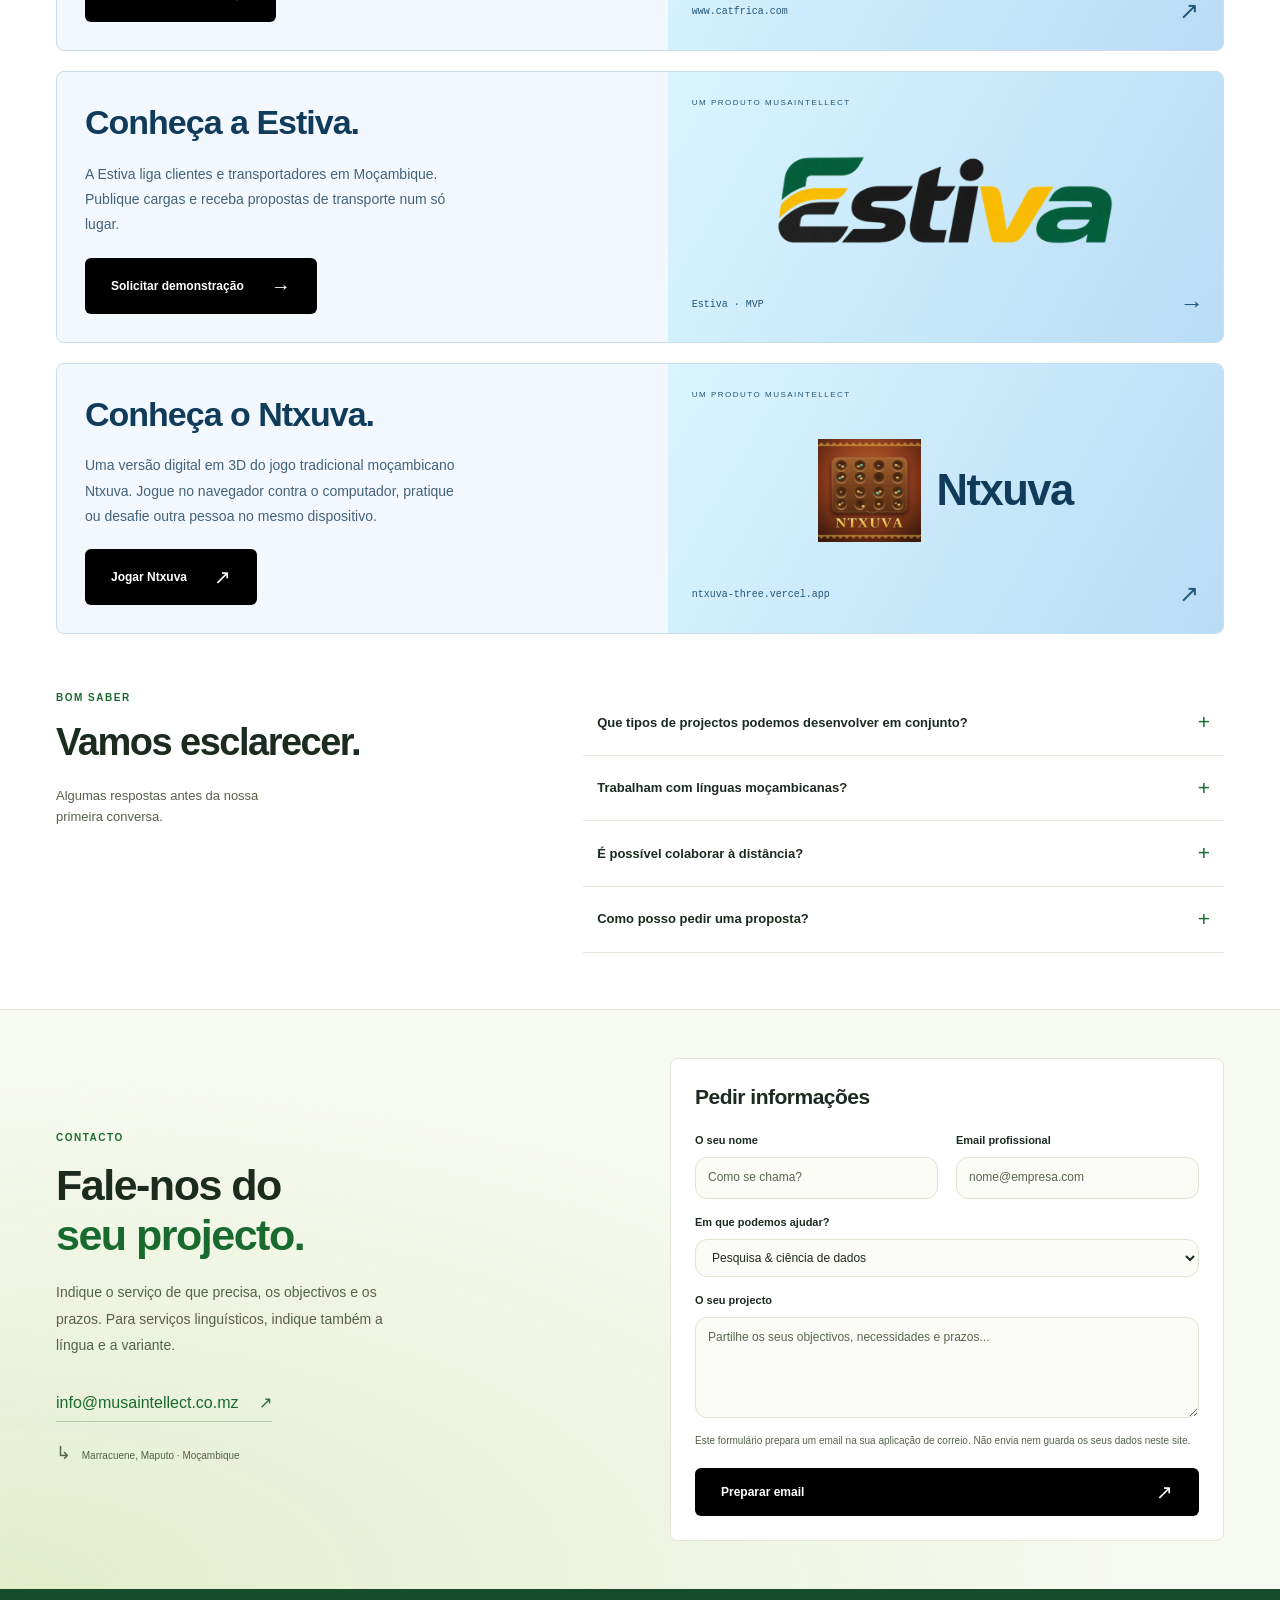
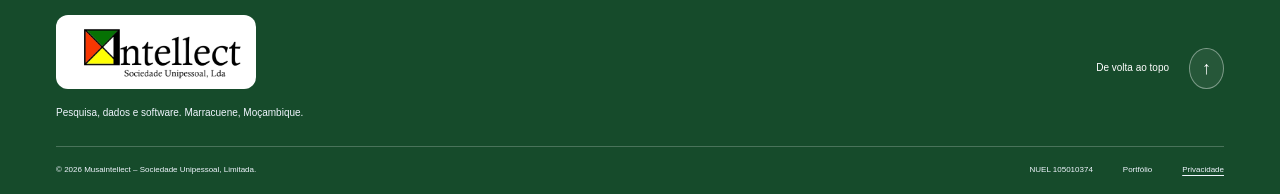
==== commit 1dd696fc: "Add bilingual SEO metadata, structured data and sitemap Co-authored-by: Copilot <223556219+Copilot@u" ====
--- a/index.html
+++ b/index.html
@@ -4,16 +4,107 @@
   <meta charset="utf-8">
   <meta name="viewport" content="width=device-width, initial-scale=1">
   <meta name="theme-color" content="#ffffff">
-  <meta name="description" content="Musaintellect: pesquisa, ciência de dados, anotação, línguas moçambicanas e desenvolvimento de software. De Moçambique para o mundo.">
-  <meta property="og:title" content="Musaintellect — Pesquisa, dados e software.">
-  <meta property="og:description" content="Pesquisa, análise de dados e desenvolvimento de software em Moçambique.">
+  <meta name="description" content="Pesquisa científica, inteligência artificial, análise e anotação de dados, línguas moçambicanas e software. Musaintellect, em Marracuene, Maputo.">
+  <meta name="robots" content="index, follow, max-image-preview:large">
+  <meta property="og:title" content="Musaintellect | Pesquisa, IA e Software em Moçambique">
+  <meta property="og:description" content="Pesquisa científica, inteligência artificial, dados, línguas moçambicanas e software. De Marracuene, Maputo, para o mundo.">
   <meta property="og:type" content="website">
-  <title>Musaintellect — Pesquisa, dados e software.</title>
+  <meta property="og:site_name" content="Musaintellect">
+  <meta property="og:url" content="https://www.musaintellect.co.mz/">
+  <meta property="og:locale" content="pt_MZ">
+  <meta property="og:image" content="https://www.musaintellect.co.mz/assets/community-market.jpg">
+  <meta property="og:image:width" content="1280">
+  <meta property="og:image:height" content="720">
+  <meta name="twitter:card" content="summary_large_image">
+  <link rel="alternate" hreflang="pt-MZ" href="https://www.musaintellect.co.mz/">
+  <link rel="alternate" hreflang="en" href="https://www.musaintellect.co.mz/?lang=en">
+  <link rel="alternate" hreflang="x-default" href="https://www.musaintellect.co.mz/">
+  <title>Musaintellect | Pesquisa, IA e Software em Moçambique</title>
+  <script type="application/ld+json">
+  {
+    "@context": "https://schema.org",
+    "@graph": [
+      {
+        "@type": "Organization",
+        "@id": "https://www.musaintellect.co.mz/#organization",
+        "name": "Musaintellect",
+        "legalName": "Musaintellect – Sociedade Unipessoal, Limitada",
+        "url": "https://www.musaintellect.co.mz/",
+        "logo": "https://www.musaintellect.co.mz/assets/logo.png",
+        "email": "info@musaintellect.co.mz",
+        "foundingDate": "2023",
+        "description": "Mozambican scientific research, data analysis, language services and software development company.",
+        "address": {
+          "@type": "PostalAddress",
+          "addressLocality": "Marracuene",
+          "addressRegion": "Maputo",
+          "addressCountry": "MZ"
+        },
+        "knowsAbout": [
+          "Scientific research",
+          "Artificial intelligence",
+          "Data science and annotation",
+          "Mozambican languages",
+          "Speech data collection and transcription",
+          "Portuguese–Emakhuwa machine translation resources",
+          "Linguistic corpora",
+          "Software development"
+        ]
+      },
+      {
+        "@type": "WebSite",
+        "@id": "https://www.musaintellect.co.mz/#website",
+        "url": "https://www.musaintellect.co.mz/",
+        "name": "Musaintellect",
+        "inLanguage": ["pt-MZ", "en"],
+        "publisher": {"@id": "https://www.musaintellect.co.mz/#organization"}
+      },
+      {
+        "@type": "ItemList",
+        "name": "Musaintellect products",
+        "itemListElement": [
+          {
+            "@type": "ListItem",
+            "position": 1,
+            "item": {
+              "@type": "SoftwareApplication",
+              "name": "CATfrica",
+              "url": "https://www.catfrica.com/",
+              "creator": {"@id": "https://www.musaintellect.co.mz/#organization"}
+            }
+          },
+          {
+            "@type": "ListItem",
+            "position": 2,
+            "item": {
+              "@type": "SoftwareApplication",
+              "name": "Estiva",
+              "url": "https://www.musaintellect.co.mz/#estiva-product",
+              "creativeWorkStatus": "MVP",
+              "creator": {"@id": "https://www.musaintellect.co.mz/#organization"}
+            }
+          },
+          {
+            "@type": "ListItem",
+            "position": 3,
+            "item": {
+              "@type": "VideoGame",
+              "name": "Ntxuva",
+              "url": "https://ntxuva-three.vercel.app/",
+              "gamePlatform": "Web browser",
+              "creator": {"@id": "https://www.musaintellect.co.mz/#organization"}
+            }
+          }
+        ]
+      }
+    ]
+  }
+  </script>
   <link rel="icon" type="image/svg+xml" href="./assets/favicon.svg">
   <!-- Version assets together when changing styles or scripts to prevent cached layout mismatches. -->
   <link rel="stylesheet" href="./styles.css?v=20261117-portfolio-grouping">
   <link rel="stylesheet" href="./chain-theme.css?v=20261117-portfolio-grouping">
-  <script src="./script.js?v=20261117-website-wording" defer></script>
+  <script src="./script.js?v=20261118-seo" defer></script>
 </head>
 <body>
   <a class="skip-link" href="#main" data-i18n="skip">Saltar para o conteúdo</a>
@@ -47,7 +138,7 @@
       <div class="hero-copy">
         <p class="eyebrow" data-i18n="heroEyebrow">MUSAINTELLECT · MOÇAMBIQUE</p>
         <h1 id="hero-title"><span data-i18n="heroLine1">Pesquisa, Ai</span><br><span class="serif-accent" data-i18n="heroLine2">e software.</span></h1>
-        <p class="hero-description" data-i18n="heroDescription">Prestamos serviços de pesquisa científica, análise e anotação de dados, desenvolvimento de software e tradução em línguas moçambicanas.</p>
+        <p class="hero-description" data-i18n="heroDescription">Pesquisa científica, inteligência artificial, análise e anotação de dados, desenvolvimento de software e tradução em línguas moçambicanas. De Marracuene, Maputo, para o mundo.</p>
         <div class="hero-actions">
           <a class="button" href="#services"><span data-i18n="heroCta">Conheça os nossos serviços</span><span aria-hidden="true">↗</span></a>
           <a class="text-link" href="#contact"><span data-i18n="heroSecondary">Fale-nos do seu projecto</span><span aria-hidden="true">→</span></a>
